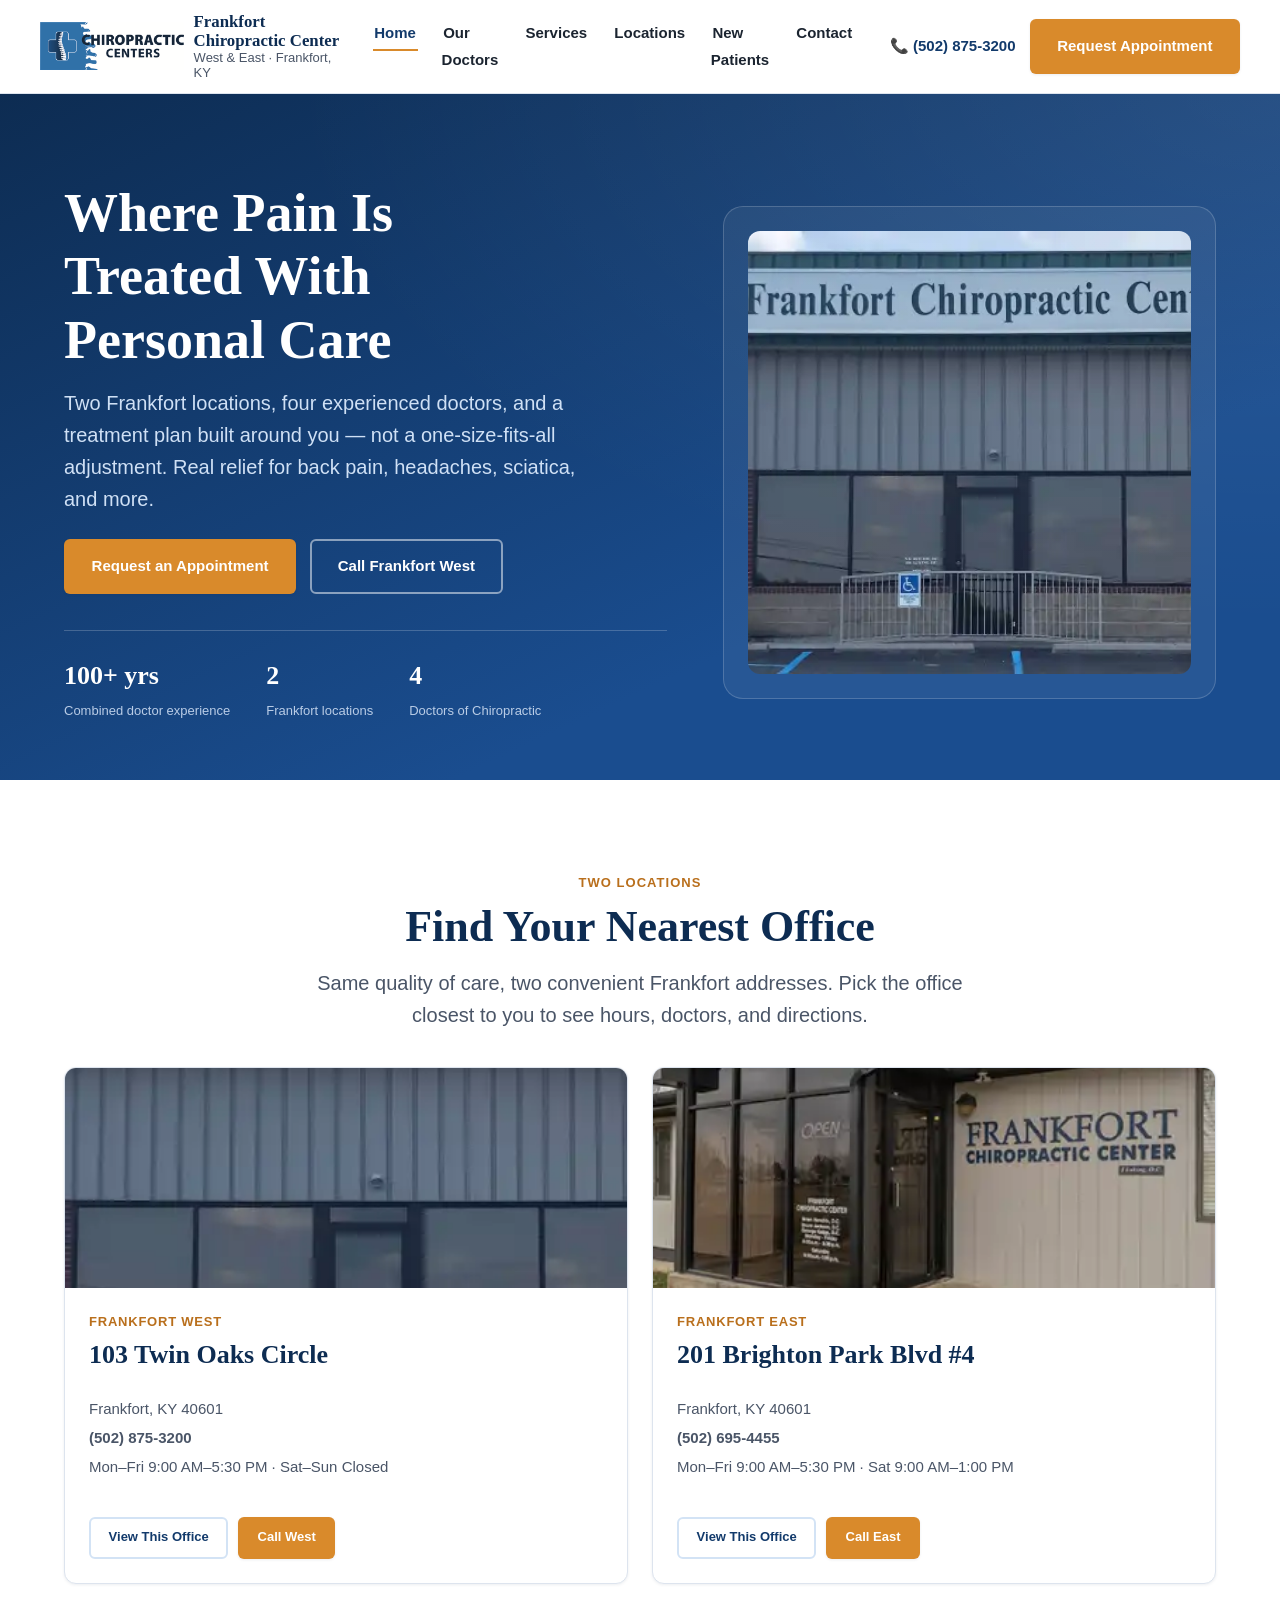
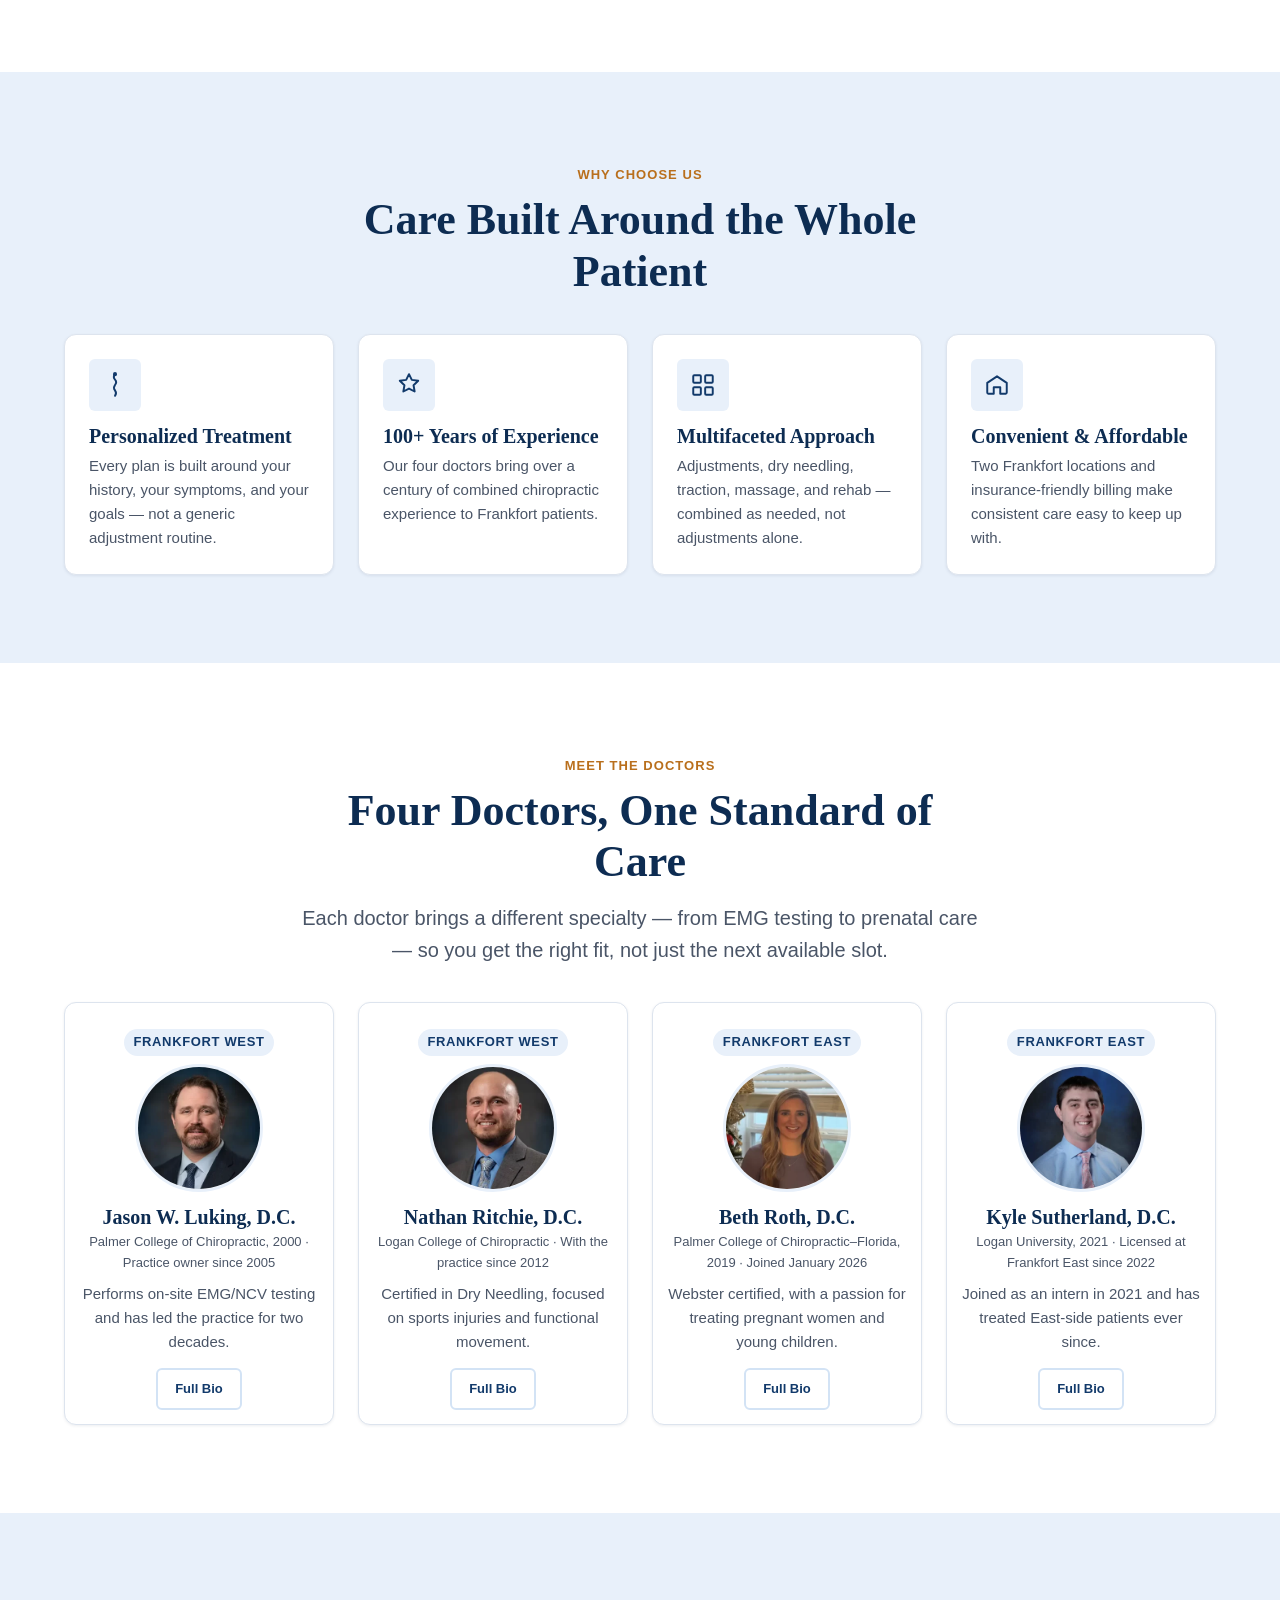
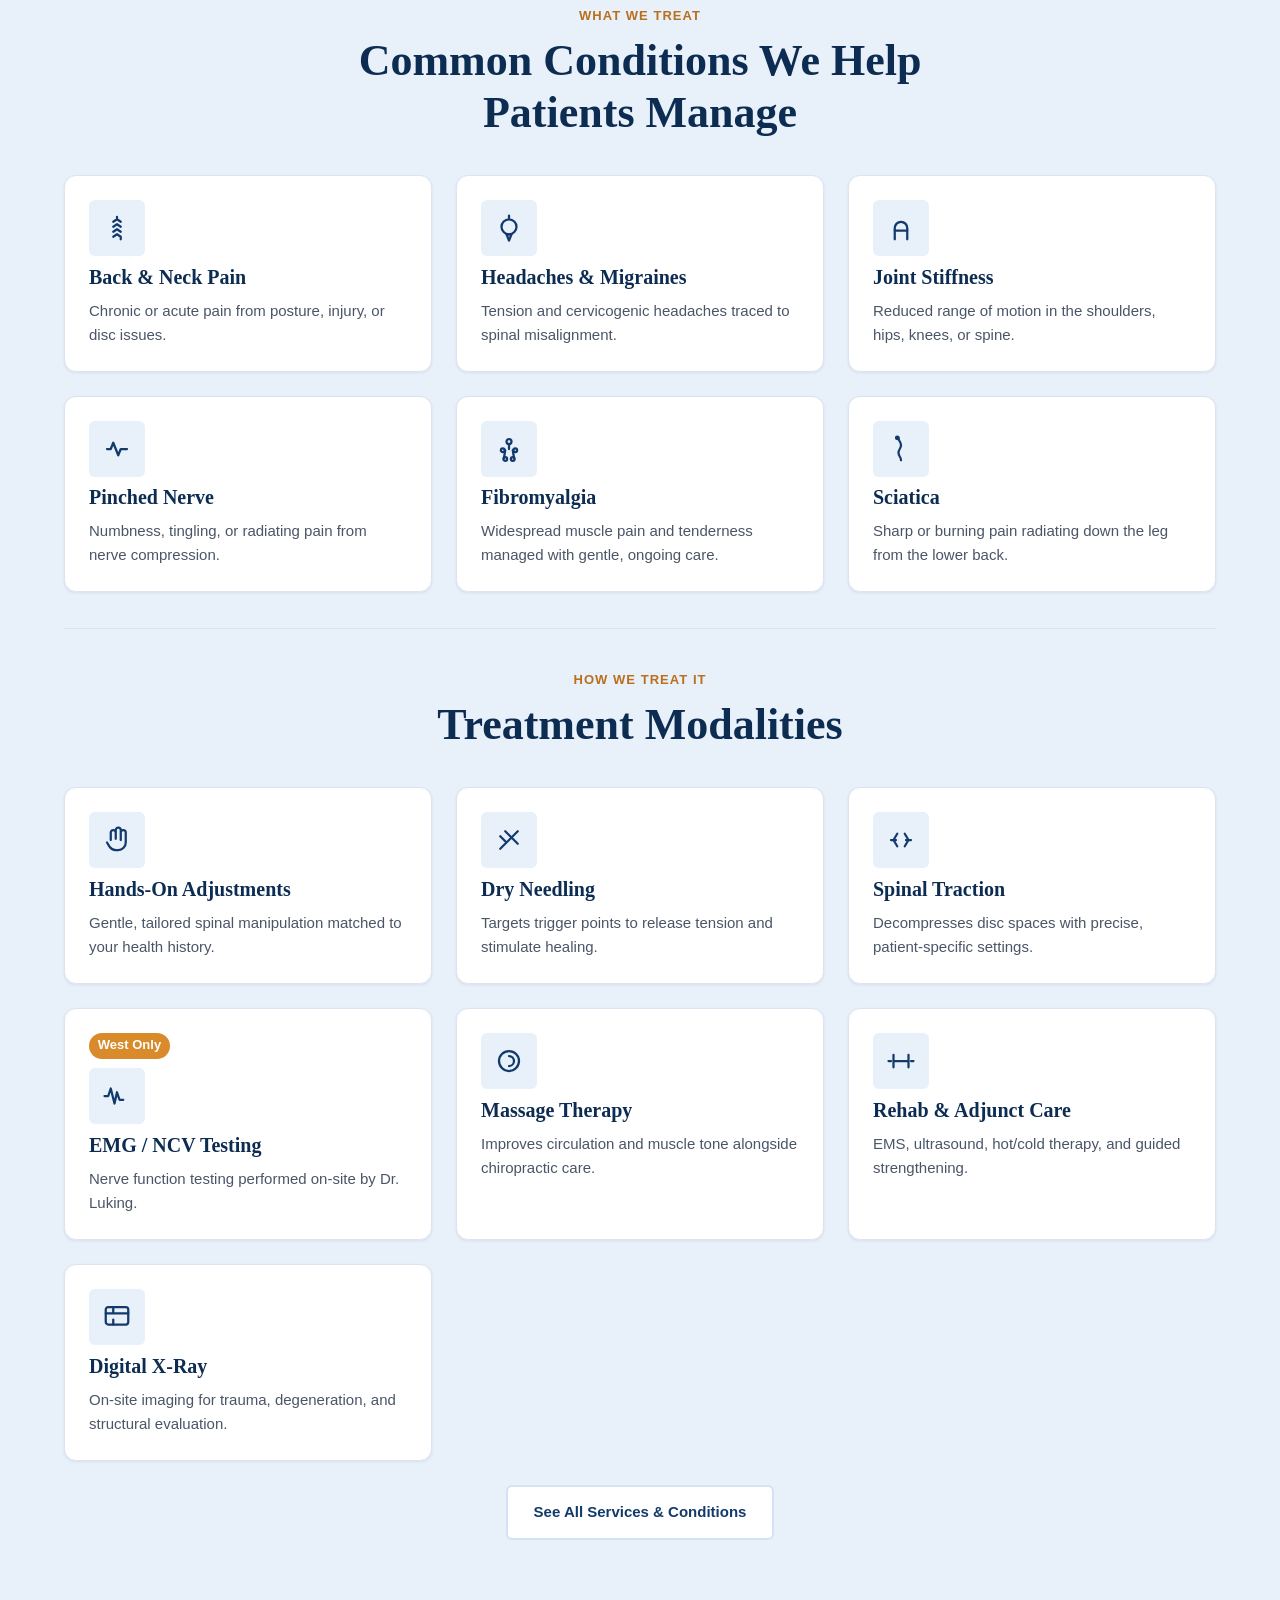
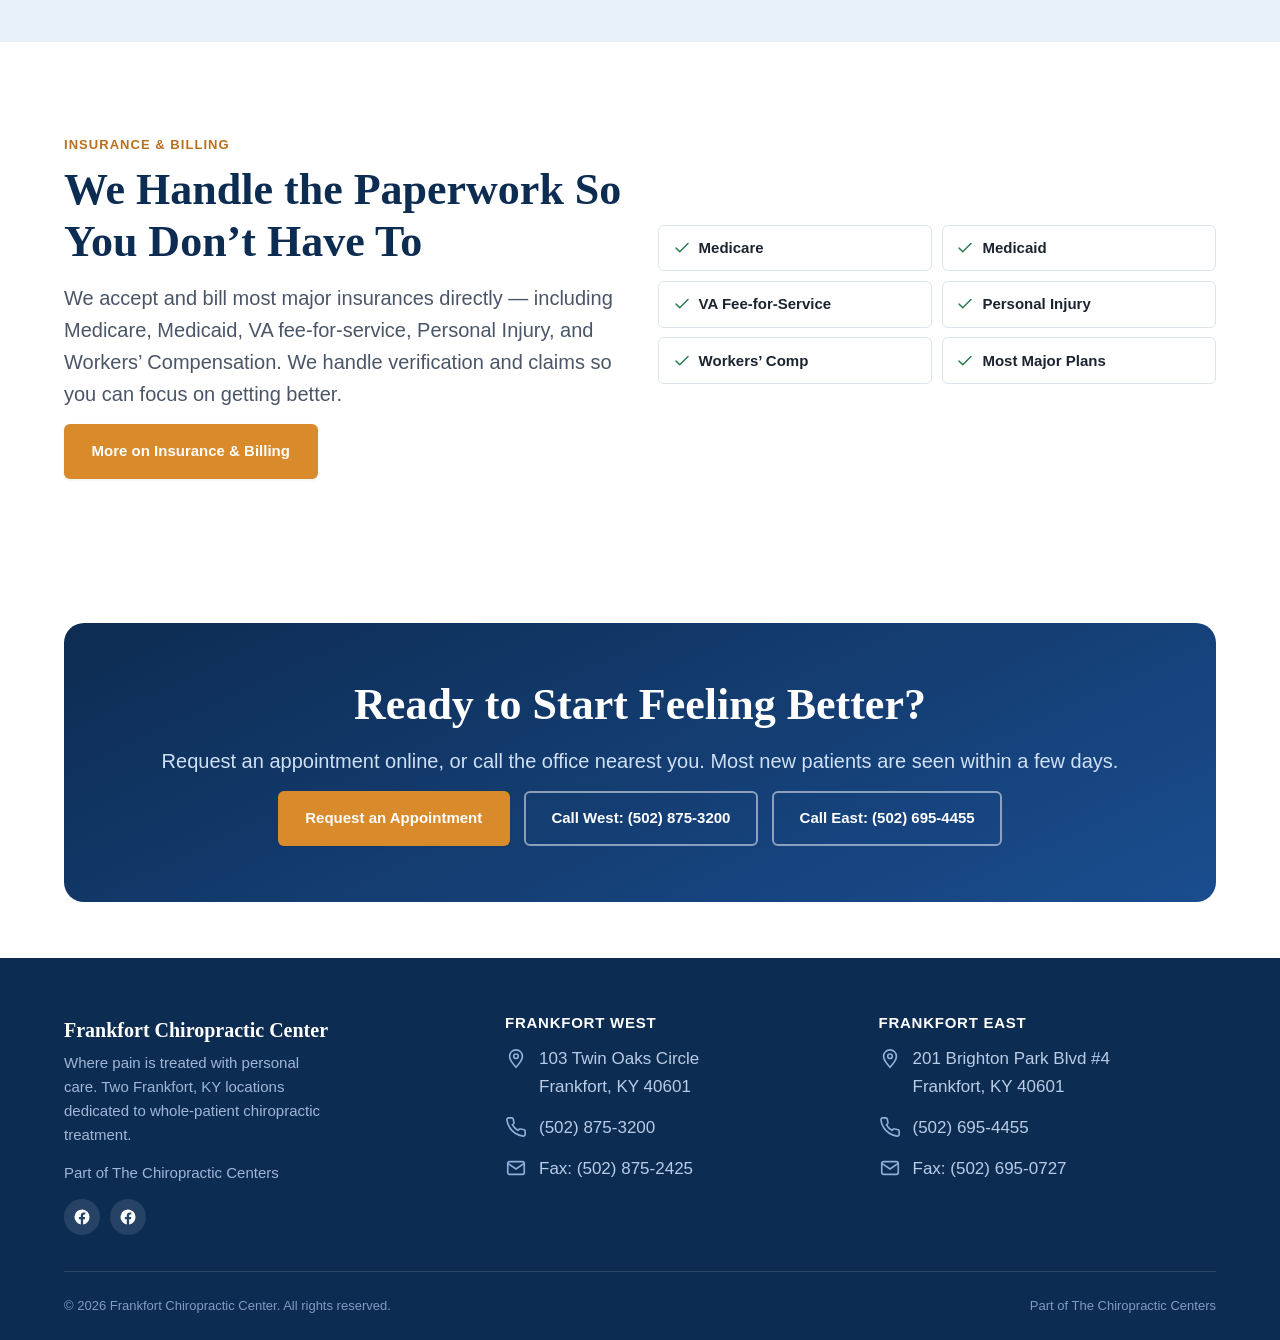
==== index.html @ 20fc1670 "Build Frankfort Chiropractic Center site (West & East) Full static HTML/CSS/JS site for the two-loca" ====
<!DOCTYPE html>
<html lang="en">
<head>
<meta charset="UTF-8">
<meta name="viewport" content="width=device-width, initial-scale=1.0">
<title>Frankfort Chiropractic Center | West &amp; East Locations, Frankfort KY</title>
<meta name="description" content="Frankfort Chiropractic Center treats back pain, neck pain, headaches, sciatica and more at two convenient Frankfort, KY locations. Most insurance accepted.">
<link rel="stylesheet" href="assets/css/style.css">
</head>
<body>
<a class="skip-link" href="#main">Skip to content</a>

<header class="site-header">
  <div class="container header-inner">
    <a class="brand" href="index.html">
      <img src="assets/img/logo.png" alt="Frankfort Chiropractic Center logo" width="160" height="53">
      <span class="brand-text">
        <strong>Frankfort Chiropractic Center</strong>
        <span>West &amp; East &middot; Frankfort, KY</span>
      </span>
    </a>
    <button class="nav-toggle" aria-label="Toggle navigation" aria-expanded="false">
      <span></span><span></span><span></span>
    </button>
    <nav class="main-nav">
      <ul class="nav-links">
        <li><a href="index.html" class="active">Home</a></li>
        <li><a href="doctors.html">Our Doctors</a></li>
        <li><a href="services.html">Services</a></li>
        <li><a href="locations.html">Locations</a></li>
        <li><a href="new-patients.html">New Patients</a></li>
        <li><a href="contact.html">Contact</a></li>
      </ul>
      <div class="header-cta">
        <a class="header-phone" href="tel:+15028753200">📞 (502) 875-3200</a>
        <a class="btn btn-primary" href="new-patients.html">Request Appointment</a>
      </div>
    </nav>
  </div>
</header>

<main id="main">

  <!-- Hero -->
  <section class="hero">
    <div class="container hero-grid">
      <div>
        <h1>Where Pain Is Treated With Personal Care</h1>
        <p class="lede">Two Frankfort locations, four experienced doctors, and a treatment plan built around you &mdash; not a one-size-fits-all adjustment. Real relief for back pain, headaches, sciatica, and more.</p>
        <div class="hero-cta-row">
          <a class="btn btn-primary" href="new-patients.html">Request an Appointment</a>
          <a class="btn btn-outline-light" href="tel:+15028753200">Call Frankfort West</a>
        </div>
        <div class="hero-stats">
          <div class="hero-stat"><strong>100+ yrs</strong><span>Combined doctor experience</span></div>
          <div class="hero-stat"><strong>2</strong><span>Frankfort locations</span></div>
          <div class="hero-stat"><strong>4</strong><span>Doctors of Chiropractic</span></div>
        </div>
      </div>
      <div class="hero-art">
        <img src="assets/img/locations/west.webp" alt="Frankfort Chiropractic Center West office exterior" loading="lazy">
      </div>
    </div>
  </section>

  <!-- Location picker -->
  <section>
    <div class="container">
      <div class="section-head center">
        <span class="eyebrow">Two Locations</span>
        <h2>Find Your Nearest Office</h2>
        <p class="lede">Same quality of care, two convenient Frankfort addresses. Pick the office closest to you to see hours, doctors, and directions.</p>
      </div>
      <div class="location-grid">
        <article class="card location-card">
          <img src="assets/img/locations/west.webp" alt="Frankfort Chiropractic Center West exterior" loading="lazy">
          <div class="location-card-body">
            <span class="location-tag">Frankfort West</span>
            <h3>103 Twin Oaks Circle</h3>
            <div class="location-meta">
              <span>Frankfort, KY 40601</span>
              <a href="tel:+15028753200">(502) 875-3200</a>
              <span>Mon&ndash;Fri 9:00 AM&ndash;5:30 PM &middot; Sat&ndash;Sun Closed</span>
            </div>
          </div>
          <div class="location-card-footer">
            <a class="btn btn-secondary btn-sm" href="locations/west.html">View This Office</a>
            <a class="btn btn-primary btn-sm" href="tel:+15028753200">Call West</a>
          </div>
        </article>
        <article class="card location-card">
          <img src="assets/img/locations/east.webp" alt="Frankfort Chiropractic Center East exterior" loading="lazy">
          <div class="location-card-body">
            <span class="location-tag">Frankfort East</span>
            <h3>201 Brighton Park Blvd #4</h3>
            <div class="location-meta">
              <span>Frankfort, KY 40601</span>
              <a href="tel:+15026954455">(502) 695-4455</a>
              <span>Mon&ndash;Fri 9:00 AM&ndash;5:30 PM &middot; Sat 9:00 AM&ndash;1:00 PM</span>
            </div>
          </div>
          <div class="location-card-footer">
            <a class="btn btn-secondary btn-sm" href="locations/east.html">View This Office</a>
            <a class="btn btn-primary btn-sm" href="tel:+15026954455">Call East</a>
          </div>
        </article>
      </div>
    </div>
  </section>

  <!-- Why choose us -->
  <section class="section-alt">
    <div class="container">
      <div class="section-head center">
        <span class="eyebrow">Why Choose Us</span>
        <h2>Care Built Around the Whole Patient</h2>
      </div>
      <div class="value-grid">
        <div class="card value-card">
          <div class="value-icon">
            <svg viewBox="0 0 24 24" fill="none" stroke="currentColor" stroke-width="1.8" stroke-linecap="round" stroke-linejoin="round"><path d="M12 2c-1.5 2-1.5 3.5 0 5s1.5 3 0 5-1.5 3 0 5 1.5 3 0 5"/><circle cx="12" cy="2" r="1"/></svg>
          </div>
          <h3>Personalized Treatment</h3>
          <p>Every plan is built around your history, your symptoms, and your goals &mdash; not a generic adjustment routine.</p>
        </div>
        <div class="card value-card">
          <div class="value-icon">
            <svg viewBox="0 0 24 24" fill="none" stroke="currentColor" stroke-width="1.8" stroke-linecap="round" stroke-linejoin="round"><path d="M12 2l2.6 5.3 5.9.8-4.3 4.1 1 5.8L12 15.3l-5.2 2.7 1-5.8-4.3-4.1 5.9-.8z"/></svg>
          </div>
          <h3>100+ Years of Experience</h3>
          <p>Our four doctors bring over a century of combined chiropractic experience to Frankfort patients.</p>
        </div>
        <div class="card value-card">
          <div class="value-icon">
            <svg viewBox="0 0 24 24" fill="none" stroke="currentColor" stroke-width="1.8" stroke-linecap="round" stroke-linejoin="round"><rect x="3" y="3" width="7" height="7" rx="1"/><rect x="14" y="3" width="7" height="7" rx="1"/><rect x="3" y="14" width="7" height="7" rx="1"/><rect x="14" y="14" width="7" height="7" rx="1"/></svg>
          </div>
          <h3>Multifaceted Approach</h3>
          <p>Adjustments, dry needling, traction, massage, and rehab &mdash; combined as needed, not adjustments alone.</p>
        </div>
        <div class="card value-card">
          <div class="value-icon">
            <svg viewBox="0 0 24 24" fill="none" stroke="currentColor" stroke-width="1.8" stroke-linecap="round" stroke-linejoin="round"><path d="M3 10l9-6 9 6v9a1 1 0 0 1-1 1h-5v-6H9v6H4a1 1 0 0 1-1-1z"/></svg>
          </div>
          <h3>Convenient &amp; Affordable</h3>
          <p>Two Frankfort locations and insurance-friendly billing make consistent care easy to keep up with.</p>
        </div>
      </div>
    </div>
  </section>

  <!-- Meet the doctors -->
  <section>
    <div class="container">
      <div class="section-head center">
        <span class="eyebrow">Meet The Doctors</span>
        <h2>Four Doctors, One Standard of Care</h2>
        <p class="lede">Each doctor brings a different specialty &mdash; from EMG testing to prenatal care &mdash; so you get the right fit, not just the next available slot.</p>
      </div>
      <div class="doctor-grid">
        <article class="card doctor-card">
          <span class="location-tag">Frankfort West</span>
          <div class="doctor-photo"><img src="assets/img/doctors/luking.webp" alt="Dr. Jason W. Luking, D.C." loading="lazy"></div>
          <h3>Jason W. Luking, D.C.</h3>
          <p class="credential">Palmer College of Chiropractic, 2000 &middot; Practice owner since 2005</p>
          <p class="summary">Performs on-site EMG/NCV testing and has led the practice for two decades.</p>
          <a class="btn btn-secondary btn-sm" href="doctors.html#luking">Full Bio</a>
        </article>
        <article class="card doctor-card">
          <span class="location-tag">Frankfort West</span>
          <div class="doctor-photo"><img src="assets/img/doctors/ritchie.webp" alt="Dr. Nathan Ritchie, D.C." loading="lazy"></div>
          <h3>Nathan Ritchie, D.C.</h3>
          <p class="credential">Logan College of Chiropractic &middot; With the practice since 2012</p>
          <p class="summary">Certified in Dry Needling, focused on sports injuries and functional movement.</p>
          <a class="btn btn-secondary btn-sm" href="doctors.html#ritchie">Full Bio</a>
        </article>
        <article class="card doctor-card">
          <span class="location-tag">Frankfort East</span>
          <div class="doctor-photo"><img src="assets/img/doctors/roth.webp" alt="Dr. Beth Roth, D.C." loading="lazy"></div>
          <h3>Beth Roth, D.C.</h3>
          <p class="credential">Palmer College of Chiropractic&ndash;Florida, 2019 &middot; Joined January 2026</p>
          <p class="summary">Webster certified, with a passion for treating pregnant women and young children.</p>
          <a class="btn btn-secondary btn-sm" href="doctors.html#roth">Full Bio</a>
        </article>
        <article class="card doctor-card">
          <span class="location-tag">Frankfort East</span>
          <div class="doctor-photo"><img src="assets/img/doctors/sutherland.webp" alt="Dr. Kyle Sutherland, D.C." loading="lazy"></div>
          <h3>Kyle Sutherland, D.C.</h3>
          <p class="credential">Logan University, 2021 &middot; Licensed at Frankfort East since 2022</p>
          <p class="summary">Joined as an intern in 2021 and has treated East-side patients ever since.</p>
          <a class="btn btn-secondary btn-sm" href="doctors.html#sutherland">Full Bio</a>
        </article>
      </div>
    </div>
  </section>

  <!-- Services overview -->
  <section class="section-alt">
    <div class="container">
      <div class="section-head center">
        <span class="eyebrow">What We Treat</span>
        <h2>Common Conditions We Help Patients Manage</h2>
      </div>
      <div class="tile-grid">
        <div class="card symptom-tile">
          <div class="tile-icon"><svg viewBox="0 0 24 24" fill="none" stroke="currentColor" stroke-width="1.8" stroke-linecap="round" stroke-linejoin="round"><path d="M12 3v2M9 7l3-2 3 2M9 11l3-2 3 2M9 15l3-2 3 2M9 19l3-2 3 2v2"/></svg></div>
          <h4>Back &amp; Neck Pain</h4>
          <p>Chronic or acute pain from posture, injury, or disc issues.</p>
        </div>
        <div class="card symptom-tile">
          <div class="tile-icon"><svg viewBox="0 0 24 24" fill="none" stroke="currentColor" stroke-width="1.8" stroke-linecap="round" stroke-linejoin="round"><circle cx="12" cy="11" r="6"/><path d="M12 2v2M12 22l2-5h-4z"/></svg></div>
          <h4>Headaches &amp; Migraines</h4>
          <p>Tension and cervicogenic headaches traced to spinal misalignment.</p>
        </div>
        <div class="card symptom-tile">
          <div class="tile-icon"><svg viewBox="0 0 24 24" fill="none" stroke="currentColor" stroke-width="1.8" stroke-linecap="round" stroke-linejoin="round"><path d="M7 21V12a5 5 0 0 1 10 0v9"/><path d="M7 14h10"/></svg></div>
          <h4>Joint Stiffness</h4>
          <p>Reduced range of motion in the shoulders, hips, knees, or spine.</p>
        </div>
        <div class="card symptom-tile">
          <div class="tile-icon"><svg viewBox="0 0 24 24" fill="none" stroke="currentColor" stroke-width="1.8" stroke-linecap="round" stroke-linejoin="round"><path d="M4 12h3l2-5 4 10 2-5h5"/></svg></div>
          <h4>Pinched Nerve</h4>
          <p>Numbness, tingling, or radiating pain from nerve compression.</p>
        </div>
        <div class="card symptom-tile">
          <div class="tile-icon"><svg viewBox="0 0 24 24" fill="none" stroke="currentColor" stroke-width="1.8" stroke-linecap="round" stroke-linejoin="round"><circle cx="12" cy="6" r="2"/><circle cx="7" cy="13" r="1.5"/><circle cx="17" cy="13" r="1.5"/><circle cx="9" cy="20" r="1.5"/><circle cx="15" cy="20" r="1.5"/><path d="M12 8v4M9 13l-1 6M15 13l1 6"/></svg></div>
          <h4>Fibromyalgia</h4>
          <p>Widespread muscle pain and tenderness managed with gentle, ongoing care.</p>
        </div>
        <div class="card symptom-tile">
          <div class="tile-icon"><svg viewBox="0 0 24 24" fill="none" stroke="currentColor" stroke-width="1.8" stroke-linecap="round" stroke-linejoin="round"><path d="M10 3c0 3 2 3 2 6s-2 3-2 6 2 3 2 6"/><circle cx="9" cy="3" r="1"/></svg></div>
          <h4>Sciatica</h4>
          <p>Sharp or burning pain radiating down the leg from the lower back.</p>
        </div>
      </div>

      <div class="divider"></div>

      <div class="section-head center">
        <span class="eyebrow">How We Treat It</span>
        <h2>Treatment Modalities</h2>
      </div>
      <div class="tile-grid">
        <div class="card service-card">
          <div class="tile-icon"><svg viewBox="0 0 24 24" fill="none" stroke="currentColor" stroke-width="1.8" stroke-linecap="round" stroke-linejoin="round"><path d="M7 12V6a2 2 0 1 1 4 0v5M11 11V4a2 2 0 1 1 4 0v7M15 12V6a2 2 0 1 1 4 0v8a6 6 0 0 1-6 6h-2a6 6 0 0 1-5-2.7L4 14"/></svg></div>
          <h4>Hands-On Adjustments</h4>
          <p>Gentle, tailored spinal manipulation matched to your health history.</p>
        </div>
        <div class="card service-card">
          <div class="tile-icon"><svg viewBox="0 0 24 24" fill="none" stroke="currentColor" stroke-width="1.8" stroke-linecap="round" stroke-linejoin="round"><path d="M19 5L5 19M9 5l10 10M5 9l4 4"/></svg></div>
          <h4>Dry Needling</h4>
          <p>Targets trigger points to release tension and stimulate healing.</p>
        </div>
        <div class="card service-card">
          <div class="tile-icon"><svg viewBox="0 0 24 24" fill="none" stroke="currentColor" stroke-width="1.8" stroke-linecap="round" stroke-linejoin="round"><path d="M4 12h4M16 12h4M9 7l-3 5 3 5M15 7l3 5-3 5"/></svg></div>
          <h4>Spinal Traction</h4>
          <p>Decompresses disc spaces with precise, patient-specific settings.</p>
        </div>
        <div class="card service-card">
          <span class="badge">West Only</span>
          <div class="tile-icon"><svg viewBox="0 0 24 24" fill="none" stroke="currentColor" stroke-width="1.8" stroke-linecap="round" stroke-linejoin="round"><path d="M2 12h3l2-6 3 12 2-9 2 6h3"/><path d="M2 12h20" opacity="0"/></svg></div>
          <h4>EMG / NCV Testing</h4>
          <p>Nerve function testing performed on-site by Dr. Luking.</p>
        </div>
        <div class="card service-card">
          <div class="tile-icon"><svg viewBox="0 0 24 24" fill="none" stroke="currentColor" stroke-width="1.8" stroke-linecap="round" stroke-linejoin="round"><circle cx="12" cy="12" r="8"/><path d="M12 8a4 4 0 0 1 0 8"/></svg></div>
          <h4>Massage Therapy</h4>
          <p>Improves circulation and muscle tone alongside chiropractic care.</p>
        </div>
        <div class="card service-card">
          <div class="tile-icon"><svg viewBox="0 0 24 24" fill="none" stroke="currentColor" stroke-width="1.8" stroke-linecap="round" stroke-linejoin="round"><path d="M6 7v10M18 7v10M2 12h2M20 12h2M6 12h12"/></svg></div>
          <h4>Rehab &amp; Adjunct Care</h4>
          <p>EMS, ultrasound, hot/cold therapy, and guided strengthening.</p>
        </div>
        <div class="card service-card">
          <div class="tile-icon"><svg viewBox="0 0 24 24" fill="none" stroke="currentColor" stroke-width="1.8" stroke-linecap="round" stroke-linejoin="round"><rect x="3" y="4" width="18" height="14" rx="2"/><path d="M3 9h18M9 4v5M9 14v4"/></svg></div>
          <h4>Digital X-Ray</h4>
          <p>On-site imaging for trauma, degeneration, and structural evaluation.</p>
        </div>
      </div>
      <p style="text-align:center; margin-top: var(--sp-3);"><a class="btn btn-secondary" href="services.html">See All Services &amp; Conditions</a></p>
    </div>
  </section>

  <!-- Insurance -->
  <section>
    <div class="container">
      <div class="insurance-band">
        <div>
          <span class="eyebrow">Insurance &amp; Billing</span>
          <h2>We Handle the Paperwork So You Don&rsquo;t Have To</h2>
          <p class="lede">We accept and bill most major insurances directly &mdash; including Medicare, Medicaid, VA fee-for-service, Personal Injury, and Workers&rsquo; Compensation. We handle verification and claims so you can focus on getting better.</p>
          <a class="btn btn-primary" href="new-patients.html#insurance">More on Insurance &amp; Billing</a>
        </div>
        <ul class="insurance-list">
          <li><svg viewBox="0 0 24 24" fill="none" stroke="currentColor" stroke-width="2" stroke-linecap="round" stroke-linejoin="round"><path d="M20 6L9 17l-5-5"/></svg> Medicare</li>
          <li><svg viewBox="0 0 24 24" fill="none" stroke="currentColor" stroke-width="2" stroke-linecap="round" stroke-linejoin="round"><path d="M20 6L9 17l-5-5"/></svg> Medicaid</li>
          <li><svg viewBox="0 0 24 24" fill="none" stroke="currentColor" stroke-width="2" stroke-linecap="round" stroke-linejoin="round"><path d="M20 6L9 17l-5-5"/></svg> VA Fee-for-Service</li>
          <li><svg viewBox="0 0 24 24" fill="none" stroke="currentColor" stroke-width="2" stroke-linecap="round" stroke-linejoin="round"><path d="M20 6L9 17l-5-5"/></svg> Personal Injury</li>
          <li><svg viewBox="0 0 24 24" fill="none" stroke="currentColor" stroke-width="2" stroke-linecap="round" stroke-linejoin="round"><path d="M20 6L9 17l-5-5"/></svg> Workers&rsquo; Comp</li>
          <li><svg viewBox="0 0 24 24" fill="none" stroke="currentColor" stroke-width="2" stroke-linecap="round" stroke-linejoin="round"><path d="M20 6L9 17l-5-5"/></svg> Most Major Plans</li>
        </ul>
      </div>
    </div>
  </section>

  <!-- Final CTA -->
  <section class="section-tight">
    <div class="container">
      <div class="cta-band">
        <h2>Ready to Start Feeling Better?</h2>
        <p class="lede" style="margin:0 auto;">Request an appointment online, or call the office nearest you. Most new patients are seen within a few days.</p>
        <div class="cta-row">
          <a class="btn btn-primary" href="new-patients.html">Request an Appointment</a>
          <a class="btn btn-outline-light" href="tel:+15028753200">Call West: (502) 875-3200</a>
          <a class="btn btn-outline-light" href="tel:+15026954455">Call East: (502) 695-4455</a>
        </div>
      </div>
    </div>
  </section>

</main>

<footer class="site-footer">
  <div class="container">
    <div class="footer-grid">
      <div class="footer-brand">
        <strong>Frankfort Chiropractic Center</strong>
        <p>Where pain is treated with personal care. Two Frankfort, KY locations dedicated to whole-patient chiropractic treatment.</p>
        <p class="footer-umbrella">Part of The Chiropractic Centers</p>
        <div class="footer-social">
          <a href="https://www.facebook.com/Frankfort-Chiropractic-Center-West-131299836890/" aria-label="Frankfort Chiropractic West on Facebook" target="_blank" rel="noopener">
            <svg viewBox="0 0 24 24" fill="currentColor"><path d="M22 12a10 10 0 1 0-11.6 9.9v-7H7.9V12h2.5V9.8c0-2.5 1.5-3.9 3.8-3.9 1.1 0 2.2.2 2.2.2v2.4h-1.3c-1.2 0-1.6.8-1.6 1.6V12h2.8l-.4 2.9h-2.4v7A10 10 0 0 0 22 12z"/></svg>
          </a>
          <a href="https://www.facebook.com/Frankfort-Chiropractic-Center-East-137983969576812/" aria-label="Frankfort Chiropractic East on Facebook" target="_blank" rel="noopener">
            <svg viewBox="0 0 24 24" fill="currentColor"><path d="M22 12a10 10 0 1 0-11.6 9.9v-7H7.9V12h2.5V9.8c0-2.5 1.5-3.9 3.8-3.9 1.1 0 2.2.2 2.2.2v2.4h-1.3c-1.2 0-1.6.8-1.6 1.6V12h2.8l-.4 2.9h-2.4v7A10 10 0 0 0 22 12z"/></svg>
          </a>
        </div>
      </div>
      <div class="footer-col">
        <h4>Frankfort West</h4>
        <div class="contact-list">
          <div class="item">
            <svg viewBox="0 0 24 24" fill="none" stroke="currentColor" stroke-width="1.8"><path d="M12 21s-7-7.5-7-12a7 7 0 0 1 14 0c0 4.5-7 12-7 12z"/><circle cx="12" cy="9" r="2.5"/></svg>
            <span>103 Twin Oaks Circle<br>Frankfort, KY 40601</span>
          </div>
          <div class="item">
            <svg viewBox="0 0 24 24" fill="none" stroke="currentColor" stroke-width="1.8"><path d="M22 16.9v3a2 2 0 0 1-2.2 2 19.8 19.8 0 0 1-8.6-3.1 19.5 19.5 0 0 1-6-6 19.8 19.8 0 0 1-3.1-8.6A2 2 0 0 1 4.1 2h3a2 2 0 0 1 2 1.7c.1.9.3 1.8.6 2.7a2 2 0 0 1-.4 2.1L8.1 9.7a16 16 0 0 0 6 6l1.2-1.2a2 2 0 0 1 2.1-.4c.9.3 1.8.5 2.7.6a2 2 0 0 1 1.9 2.2z"/></svg>
            <a href="tel:+15028753200">(502) 875-3200</a>
          </div>
          <div class="item">
            <svg viewBox="0 0 24 24" fill="none" stroke="currentColor" stroke-width="1.8"><rect x="3" y="5" width="18" height="14" rx="2"/><path d="M3 7l9 6 9-6"/></svg>
            <span>Fax: (502) 875-2425</span>
          </div>
        </div>
      </div>
      <div class="footer-col">
        <h4>Frankfort East</h4>
        <div class="contact-list">
          <div class="item">
            <svg viewBox="0 0 24 24" fill="none" stroke="currentColor" stroke-width="1.8"><path d="M12 21s-7-7.5-7-12a7 7 0 0 1 14 0c0 4.5-7 12-7 12z"/><circle cx="12" cy="9" r="2.5"/></svg>
            <span>201 Brighton Park Blvd #4<br>Frankfort, KY 40601</span>
          </div>
          <div class="item">
            <svg viewBox="0 0 24 24" fill="none" stroke="currentColor" stroke-width="1.8"><path d="M22 16.9v3a2 2 0 0 1-2.2 2 19.8 19.8 0 0 1-8.6-3.1 19.5 19.5 0 0 1-6-6 19.8 19.8 0 0 1-3.1-8.6A2 2 0 0 1 4.1 2h3a2 2 0 0 1 2 1.7c.1.9.3 1.8.6 2.7a2 2 0 0 1-.4 2.1L8.1 9.7a16 16 0 0 0 6 6l1.2-1.2a2 2 0 0 1 2.1-.4c.9.3 1.8.5 2.7.6a2 2 0 0 1 1.9 2.2z"/></svg>
            <a href="tel:+15026954455">(502) 695-4455</a>
          </div>
          <div class="item">
            <svg viewBox="0 0 24 24" fill="none" stroke="currentColor" stroke-width="1.8"><rect x="3" y="5" width="18" height="14" rx="2"/><path d="M3 7l9 6 9-6"/></svg>
            <span>Fax: (502) 695-0727</span>
          </div>
        </div>
      </div>
    </div>
    <div class="footer-bottom">
      <span>&copy; <span id="year"></span> Frankfort Chiropractic Center. All rights reserved.</span>
      <span>Part of The Chiropractic Centers</span>
    </div>
  </div>
</footer>

<script src="assets/js/main.js"></script>
<script>document.getElementById('year').textContent = new Date().getFullYear();</script>
</body>
</html>
---- assets/css/style.css ----
/* ==========================================================================
   Frankfort Chiropractic Center — Design System
   Color system is built entirely off --brand-blue. Drop in the real hex
   (picked from the logo) and every derived shade below updates with it.
   ========================================================================== */

:root {
  /* ---- Brand color (placeholder until picked from logo source file) ---- */
  --brand-blue: #1a4d8f;
  --brand-blue-dark: #123a6b;   /* text on light bg, hover/active states */
  --brand-blue-darker: #0d2c52; /* headers, footer background */
  --brand-blue-light: #e8f0fa;  /* section backgrounds, dividers */
  --brand-blue-tint: #d3e3f5;   /* borders, subtle fills */

  --accent: #d98a2b;            /* warm accent for highlights, badges */
  --accent-dark: #b96f1c;

  --ink: #1b2430;
  --ink-soft: #4a5567;
  --ink-faint: #79849622;
  --paper: #ffffff;
  --paper-soft: #f6f8fb;
  --border: #dde4ee;

  --success: #2a7a4f;

  /* Type scale */
  --font-display: "Source Serif Pro", Georgia, "Times New Roman", serif;
  --font-body: -apple-system, BlinkMacSystemFont, "Segoe UI", Roboto, Helvetica, Arial, sans-serif;

  --fs-xs: 0.8125rem;
  --fs-sm: 0.9375rem;
  --fs-base: 1.0625rem;
  --fs-md: 1.25rem;
  --fs-lg: 1.625rem;
  --fs-xl: 2.125rem;
  --fs-2xl: 2.75rem;
  --fs-3xl: 3.375rem;

  /* Spacing scale */
  --sp-1: 0.5rem;
  --sp-2: 0.875rem;
  --sp-3: 1.5rem;
  --sp-4: 2.25rem;
  --sp-5: 3.5rem;
  --sp-6: 5.5rem;

  --radius-sm: 6px;
  --radius-md: 12px;
  --radius-lg: 20px;

  --shadow-sm: 0 1px 3px rgba(13, 44, 82, 0.08);
  --shadow-md: 0 8px 24px rgba(13, 44, 82, 0.12);
  --shadow-lg: 0 20px 48px rgba(13, 44, 82, 0.16);

  --max-width: 1200px;
}

/* ---------------------------------- Reset --------------------------------- */
*, *::before, *::after { box-sizing: border-box; }
html { scroll-behavior: smooth; }
body {
  margin: 0;
  font-family: var(--font-body);
  font-size: var(--fs-base);
  line-height: 1.6;
  color: var(--ink);
  background: var(--paper);
  -webkit-font-smoothing: antialiased;
}
img { max-width: 100%; display: block; }
a { color: var(--brand-blue-dark); text-decoration: none; }
a:hover { text-decoration: underline; }
ul, ol { margin: 0; padding: 0; list-style: none; }
button { font: inherit; }
h1, h2, h3, h4 {
  font-family: var(--font-display);
  color: var(--brand-blue-darker);
  line-height: 1.18;
  margin: 0 0 var(--sp-2);
  font-weight: 700;
}
h1 { font-size: var(--fs-3xl); }
h2 { font-size: var(--fs-2xl); }
h3 { font-size: var(--fs-lg); }
h4 { font-size: var(--fs-md); }
p { margin: 0 0 var(--sp-2); color: var(--ink-soft); }
.container {
  max-width: var(--max-width);
  margin: 0 auto;
  padding: 0 var(--sp-3);
}
section { padding: var(--sp-6) 0; }
.section-tight { padding: var(--sp-5) 0; }
.section-alt { background: var(--brand-blue-light); }
.section-dark { background: var(--brand-blue-darker); color: #cfe0f5; }
.section-dark h2, .section-dark h3, .section-dark h4 { color: #ffffff; }
.section-dark p { color: #b9cce6; }

.eyebrow {
  display: inline-block;
  font-size: var(--fs-xs);
  font-weight: 700;
  letter-spacing: 0.08em;
  text-transform: uppercase;
  color: var(--accent-dark);
  margin-bottom: var(--sp-1);
}
.section-head {
  max-width: 680px;
  margin: 0 0 var(--sp-4);
}
.section-head.center { margin-left: auto; margin-right: auto; text-align: center; }
.lede { font-size: var(--fs-md); color: var(--ink-soft); }

/* ---------------------------------- Buttons -------------------------------- */
.btn {
  display: inline-flex;
  align-items: center;
  gap: 0.5rem;
  padding: 0.85rem 1.6rem;
  border-radius: var(--radius-sm);
  font-weight: 700;
  font-size: var(--fs-sm);
  border: 2px solid transparent;
  cursor: pointer;
  transition: transform 0.15s ease, box-shadow 0.15s ease, background 0.15s ease, color 0.15s ease;
  white-space: nowrap;
}
.btn:hover { text-decoration: none; }
.btn-primary {
  background: var(--accent);
  color: #fff;
  box-shadow: var(--shadow-sm);
}
.btn-primary:hover { background: var(--accent-dark); box-shadow: var(--shadow-md); transform: translateY(-1px); }
.btn-secondary {
  background: #fff;
  color: var(--brand-blue-dark);
  border-color: var(--brand-blue-tint);
}
.btn-secondary:hover { border-color: var(--brand-blue); background: var(--brand-blue-light); }
.btn-outline-light {
  background: transparent;
  color: #fff;
  border-color: rgba(255,255,255,0.5);
}
.btn-outline-light:hover { background: rgba(255,255,255,0.12); border-color: #fff; }
.btn-block { width: 100%; justify-content: center; }
.btn-sm { padding: 0.55rem 1.1rem; font-size: var(--fs-xs); }
.icon-inline { width: 1.1em; height: 1.1em; flex-shrink: 0; }

/* ---------------------------------- Header -------------------------------- */
.site-header {
  position: sticky;
  top: 0;
  z-index: 100;
  background: rgba(255,255,255,0.96);
  backdrop-filter: blur(8px);
  border-bottom: 1px solid var(--border);
}
.header-inner {
  display: flex;
  align-items: center;
  justify-content: space-between;
  gap: var(--sp-3);
  padding: 0.75rem 0;
}
.brand { display: flex; align-items: center; gap: 0.6rem; }
.brand img { height: 48px; width: auto; }
.brand-text { display: flex; flex-direction: column; line-height: 1.15; }
.brand-text strong { font-family: var(--font-display); font-size: 1.05rem; color: var(--brand-blue-darker); }
.brand-text span { font-size: var(--fs-xs); color: var(--ink-soft); }

.main-nav { display: flex; align-items: center; gap: var(--sp-4); }
.nav-links { display: flex; gap: var(--sp-3); }
.nav-links a {
  color: var(--ink);
  font-weight: 600;
  font-size: var(--fs-sm);
  padding: 0.5rem 0.1rem;
  border-bottom: 2px solid transparent;
}
.nav-links a:hover, .nav-links a.active {
  color: var(--brand-blue-dark);
  border-bottom-color: var(--accent);
  text-decoration: none;
}
.header-cta { display: flex; align-items: center; gap: var(--sp-2); }
.header-phone { font-weight: 700; color: var(--brand-blue-dark); font-size: var(--fs-sm); white-space: nowrap; }

.nav-toggle {
  display: none;
  background: none;
  border: none;
  padding: 0.5rem;
  cursor: pointer;
}
.nav-toggle span {
  display: block;
  width: 24px;
  height: 2px;
  background: var(--brand-blue-darker);
  margin: 5px 0;
  transition: transform 0.2s ease, opacity 0.2s ease;
}

/* ---------------------------------- Hero -------------------------------- */
.hero {
  background: linear-gradient(155deg, var(--brand-blue-darker) 0%, var(--brand-blue) 70%);
  color: #fff;
  padding: var(--sp-6) 0 var(--sp-5);
  position: relative;
  overflow: hidden;
}
.hero::after {
  content: "";
  position: absolute;
  inset: 0;
  background: radial-gradient(ellipse at top right, rgba(255,255,255,0.08), transparent 55%);
  pointer-events: none;
}
.hero-grid {
  display: grid;
  grid-template-columns: 1.1fr 0.9fr;
  gap: var(--sp-5);
  align-items: center;
  position: relative;
}
.hero h1 { color: #fff; font-size: var(--fs-3xl); max-width: 14ch; }
.hero .lede { color: #cfe0f5; max-width: 46ch; font-size: var(--fs-md); }
.hero-cta-row { display: flex; gap: var(--sp-2); flex-wrap: wrap; margin-top: var(--sp-3); }
.hero-stats {
  display: flex;
  gap: var(--sp-4);
  margin-top: var(--sp-4);
  padding-top: var(--sp-3);
  border-top: 1px solid rgba(255,255,255,0.2);
}
.hero-stat strong { display: block; font-family: var(--font-display); font-size: var(--fs-lg); color: #fff; }
.hero-stat span { font-size: var(--fs-xs); color: #b9cce6; }
.hero-art {
  background: rgba(255,255,255,0.06);
  border: 1px solid rgba(255,255,255,0.18);
  border-radius: var(--radius-lg);
  padding: var(--sp-3);
}
.hero-art img { border-radius: var(--radius-md); width: 100%; height: auto; }

/* Page hero (interior pages, no big gradient illustration) */
.page-hero {
  background: linear-gradient(155deg, var(--brand-blue-darker) 0%, var(--brand-blue) 75%);
  color: #fff;
  padding: var(--sp-5) 0;
}
.page-hero h1 { color: #fff; }
.page-hero .lede { color: #cfe0f5; max-width: 60ch; }
.breadcrumb { font-size: var(--fs-xs); color: #b9cce6; margin-bottom: var(--sp-2); }
.breadcrumb a { color: #d9e7f8; }

/* ---------------------------------- Cards -------------------------------- */
.card {
  background: #fff;
  border: 1px solid var(--border);
  border-radius: var(--radius-md);
  box-shadow: var(--shadow-sm);
  transition: box-shadow 0.2s ease, transform 0.2s ease;
}
.card:hover { box-shadow: var(--shadow-md); transform: translateY(-2px); }

.location-grid {
  display: grid;
  grid-template-columns: 1fr 1fr;
  gap: var(--sp-3);
}
.location-card { overflow: hidden; display: flex; flex-direction: column; }
.location-card img { height: 220px; object-fit: cover; width: 100%; }
.location-card-body { padding: var(--sp-3); flex: 1; display: flex; flex-direction: column; gap: 0.4rem; }
.location-card-body .location-tag {
  font-size: var(--fs-xs);
  font-weight: 700;
  text-transform: uppercase;
  letter-spacing: 0.06em;
  color: var(--accent-dark);
}
.location-meta {
  display: flex;
  flex-direction: column;
  gap: 0.3rem;
  font-size: var(--fs-sm);
  color: var(--ink-soft);
  margin: 0.4rem 0 var(--sp-2);
}
.location-meta a { color: var(--ink-soft); font-weight: 600; }
.location-card-footer { padding: 0 var(--sp-3) var(--sp-3); display: flex; gap: 0.6rem; flex-wrap: wrap; }

/* Value props */
.value-grid {
  display: grid;
  grid-template-columns: repeat(4, 1fr);
  gap: var(--sp-3);
}
.value-card { padding: var(--sp-3); }
.value-icon {
  width: 52px; height: 52px;
  border-radius: var(--radius-sm);
  background: var(--brand-blue-light);
  display: flex; align-items: center; justify-content: center;
  color: var(--brand-blue-dark);
  margin-bottom: var(--sp-2);
}
.value-icon svg { width: 26px; height: 26px; }
.value-card h3 { font-size: var(--fs-md); margin-bottom: 0.35rem; }
.value-card p { font-size: var(--fs-sm); margin: 0; }

/* Doctors grid */
.doctor-grid {
  display: grid;
  grid-template-columns: repeat(4, 1fr);
  gap: var(--sp-3);
}
.doctor-card { overflow: hidden; text-align: center; padding: var(--sp-3) var(--sp-2) var(--sp-2); }
.doctor-photo {
  width: 128px; height: 128px;
  border-radius: 50%;
  overflow: hidden;
  margin: 0 auto var(--sp-2);
  border: 3px solid var(--brand-blue-light);
}
.doctor-photo img { width: 100%; height: 100%; object-fit: cover; }
.doctor-card .location-tag {
  display: inline-block;
  font-size: var(--fs-xs);
  font-weight: 700;
  text-transform: uppercase;
  letter-spacing: 0.05em;
  background: var(--brand-blue-light);
  color: var(--brand-blue-dark);
  padding: 0.2rem 0.6rem;
  border-radius: 999px;
  margin-bottom: 0.5rem;
}
.doctor-card h3 { margin-bottom: 0.15rem; font-size: var(--fs-md); }
.doctor-card .credential { font-size: var(--fs-xs); color: var(--ink-soft); margin-bottom: 0.5rem; }
.doctor-card p.summary { font-size: var(--fs-sm); margin-bottom: var(--sp-2); }

.doctor-bio {
  display: grid;
  grid-template-columns: 220px 1fr;
  gap: var(--sp-4);
  align-items: start;
  padding: var(--sp-4) 0;
  border-bottom: 1px solid var(--border);
}
.doctor-bio:last-child { border-bottom: none; }
.doctor-bio .doctor-photo { width: 200px; height: 200px; margin: 0; }
.doctor-bio h3 { font-size: var(--fs-xl); margin-bottom: 0.2rem; }

/* Symptom / service tiles */
.tile-grid {
  display: grid;
  grid-template-columns: repeat(3, 1fr);
  gap: var(--sp-3);
}
.tile-grid.cols-2 { grid-template-columns: repeat(2, 1fr); }
.symptom-tile, .service-card {
  padding: var(--sp-3);
  display: flex;
  flex-direction: column;
  gap: 0.6rem;
}
.symptom-tile .tile-icon, .service-card .tile-icon {
  width: 56px; height: 56px;
  border-radius: var(--radius-sm);
  display: flex; align-items: center; justify-content: center;
  background: var(--brand-blue-light);
  color: var(--brand-blue-dark);
}
.symptom-tile .tile-icon svg, .service-card .tile-icon svg { width: 30px; height: 30px; }
.symptom-tile h4, .service-card h4 { margin-bottom: 0; font-size: var(--fs-md); }
.symptom-tile p, .service-card p { font-size: var(--fs-sm); margin: 0; }
.service-card .badge {
  display: inline-block;
  align-self: flex-start;
  font-size: var(--fs-xs);
  font-weight: 700;
  background: var(--accent);
  color: #fff;
  padding: 0.15rem 0.55rem;
  border-radius: 999px;
}

/* Insurance / reassurance band */
.insurance-band {
  display: grid;
  grid-template-columns: 1fr 1fr;
  gap: var(--sp-4);
  align-items: center;
}
.insurance-list {
  display: grid;
  grid-template-columns: repeat(2, 1fr);
  gap: 0.6rem;
}
.insurance-list li {
  display: flex;
  align-items: center;
  gap: 0.5rem;
  font-weight: 600;
  font-size: var(--fs-sm);
  background: #fff;
  border: 1px solid var(--border);
  border-radius: var(--radius-sm);
  padding: 0.65rem 0.85rem;
}
.insurance-list svg { width: 18px; height: 18px; color: var(--success); flex-shrink: 0; }

/* CTA band */
.cta-band {
  background: linear-gradient(155deg, var(--brand-blue-darker), var(--brand-blue));
  color: #fff;
  border-radius: var(--radius-lg);
  padding: var(--sp-5) var(--sp-5);
  text-align: center;
}
.cta-band h2 { color: #fff; }
.cta-band p { color: #cfe0f5; }
.cta-row { display: flex; gap: var(--sp-2); justify-content: center; flex-wrap: wrap; margin-top: var(--sp-2); }

/* Hours table */
.hours-table { width: 100%; border-collapse: collapse; font-size: var(--fs-sm); }
.hours-table th { text-align: left; color: var(--brand-blue-dark); font-size: var(--fs-xs); text-transform: uppercase; letter-spacing: 0.05em; padding-bottom: 0.5rem; }
.hours-table td { padding: 0.55rem 0; border-top: 1px solid var(--border); }
.hours-table td.day { font-weight: 700; color: var(--ink); }
.hours-table td.closed { color: var(--ink-soft); font-style: italic; }

/* Map embed */
.map-embed { border-radius: var(--radius-md); overflow: hidden; border: 1px solid var(--border); box-shadow: var(--shadow-sm); }
.map-embed iframe { width: 100%; height: 320px; border: 0; display: block; }

/* Contact info list */
.contact-list { display: flex; flex-direction: column; gap: var(--sp-2); }
.contact-list .item { display: flex; gap: 0.75rem; align-items: flex-start; }
.contact-list .item svg { width: 22px; height: 22px; color: var(--brand-blue); flex-shrink: 0; margin-top: 0.15rem; }
.contact-list .item strong { display: block; color: var(--ink); }
.contact-list .item span, .contact-list .item a { color: var(--ink-soft); }

/* ---------------------------------- Forms -------------------------------- */
.form-grid { display: grid; grid-template-columns: 1fr 1fr; gap: var(--sp-2) var(--sp-3); }
.form-field { display: flex; flex-direction: column; gap: 0.35rem; margin-bottom: var(--sp-2); }
.form-field.full { grid-column: 1 / -1; }
.form-field label { font-weight: 700; font-size: var(--fs-sm); color: var(--ink); }
.form-field .hint { font-size: var(--fs-xs); color: var(--ink-soft); font-weight: 400; }
.form-field input,
.form-field select,
.form-field textarea {
  font: inherit;
  font-size: var(--fs-sm);
  padding: 0.7rem 0.85rem;
  border: 1px solid var(--border);
  border-radius: var(--radius-sm);
  background: #fff;
  color: var(--ink);
}
.form-field input:focus,
.form-field select:focus,
.form-field textarea:focus {
  outline: none;
  border-color: var(--brand-blue);
  box-shadow: 0 0 0 3px var(--brand-blue-tint);
}
.radio-group { display: flex; gap: var(--sp-3); flex-wrap: wrap; }
.radio-option { display: flex; align-items: center; gap: 0.4rem; font-size: var(--fs-sm); font-weight: 600; }
fieldset { border: none; padding: 0; margin: 0 0 var(--sp-2); }
fieldset legend { font-weight: 700; font-size: var(--fs-sm); margin-bottom: 0.4rem; padding: 0; }
.form-note { font-size: var(--fs-xs); color: var(--ink-soft); margin-top: var(--sp-2); }

/* ---------------------------------- Footer -------------------------------- */
.site-footer { background: var(--brand-blue-darker); color: #b9cce6; padding: var(--sp-5) 0 var(--sp-3); }
.footer-grid {
  display: grid;
  grid-template-columns: 1.2fr 1fr 1fr;
  gap: var(--sp-4);
  padding-bottom: var(--sp-4);
  border-bottom: 1px solid rgba(255,255,255,0.12);
}
.footer-brand strong { color: #fff; font-family: var(--font-display); font-size: var(--fs-md); display: block; margin-bottom: 0.3rem; }
.footer-brand p { color: #9fb6d6; font-size: var(--fs-sm); max-width: 32ch; }
.footer-umbrella { font-size: var(--fs-xs); color: #7f9bc2; margin-top: var(--sp-2); }
.footer-col h4 { color: #fff; font-size: var(--fs-sm); text-transform: uppercase; letter-spacing: 0.05em; margin-bottom: var(--sp-2); font-family: var(--font-body); }
.footer-col .contact-list .item svg { color: #8fb0db; }
.footer-col .contact-list .item strong { color: #fff; }
.footer-col .contact-list .item span, .footer-col .contact-list .item a { color: #b9cce6; }
.footer-col .contact-list .item a:hover { color: #fff; }
.footer-links a { color: #b9cce6; font-size: var(--fs-sm); display: block; padding: 0.25rem 0; }
.footer-links a:hover { color: #fff; }
.footer-social { display: flex; gap: 0.6rem; margin-top: var(--sp-2); }
.footer-social a {
  width: 36px; height: 36px;
  border-radius: 50%;
  background: rgba(255,255,255,0.1);
  display: flex; align-items: center; justify-content: center;
  color: #fff;
}
.footer-social a:hover { background: var(--accent); }
.footer-social svg { width: 18px; height: 18px; }
.footer-bottom {
  display: flex;
  justify-content: space-between;
  align-items: center;
  padding-top: var(--sp-3);
  font-size: var(--fs-xs);
  color: #7f9bc2;
  flex-wrap: wrap;
  gap: 0.5rem;
}

/* ---------------------------------- Misc -------------------------------- */
.divider { height: 1px; background: var(--border); border: none; margin: var(--sp-4) 0; }
.flag-note {
  font-size: var(--fs-xs);
  color: var(--ink-soft);
  background: var(--paper-soft);
  border: 1px dashed var(--border);
  border-radius: var(--radius-sm);
  padding: 0.5rem 0.75rem;
  margin-top: 0.5rem;
}
.skip-link {
  position: absolute;
  left: -999px;
  top: 0;
  background: var(--brand-blue-darker);
  color: #fff;
  padding: 0.6rem 1rem;
  z-index: 200;
}
.skip-link:focus { left: var(--sp-2); top: var(--sp-2); }

/* ---------------------------------- Responsive -------------------------------- */
@media (max-width: 980px) {
  .hero-grid { grid-template-columns: 1fr; }
  .hero-art { order: -1; }
  .value-grid { grid-template-columns: repeat(2, 1fr); }
  .doctor-grid { grid-template-columns: repeat(2, 1fr); }
  .tile-grid { grid-template-columns: repeat(2, 1fr); }
  .location-grid { grid-template-columns: 1fr; }
  .insurance-band { grid-template-columns: 1fr; }
  .footer-grid { grid-template-columns: 1fr 1fr; }
  .doctor-bio { grid-template-columns: 160px 1fr; }
  .doctor-bio .doctor-photo { width: 140px; height: 140px; }
}

@media (max-width: 760px) {
  :root {
    --fs-3xl: 2.4rem;
    --fs-2xl: 1.9rem;
    --fs-xl: 1.6rem;
  }
  .nav-toggle { display: block; }
  .main-nav {
    position: fixed;
    inset: 64px 0 0 0;
    background: #fff;
    flex-direction: column;
    align-items: stretch;
    padding: var(--sp-3);
    transform: translateX(100%);
    transition: transform 0.25s ease;
    overflow-y: auto;
  }
  .main-nav.open { transform: translateX(0); }
  .nav-links { flex-direction: column; gap: 0; }
  .nav-links a { padding: 0.9rem 0; border-bottom: 1px solid var(--border); }
  .header-cta { flex-direction: column; align-items: stretch; margin-top: var(--sp-3); }
  .value-grid, .doctor-grid, .tile-grid, .location-grid, .form-grid { grid-template-columns: 1fr; }
  .doctor-bio { grid-template-columns: 1fr; text-align: center; }
  .doctor-bio .doctor-photo { margin: 0 auto; }
  .footer-grid { grid-template-columns: 1fr; }
  .cta-band { padding: var(--sp-4) var(--sp-3); }
  section { padding: var(--sp-5) 0; }
}
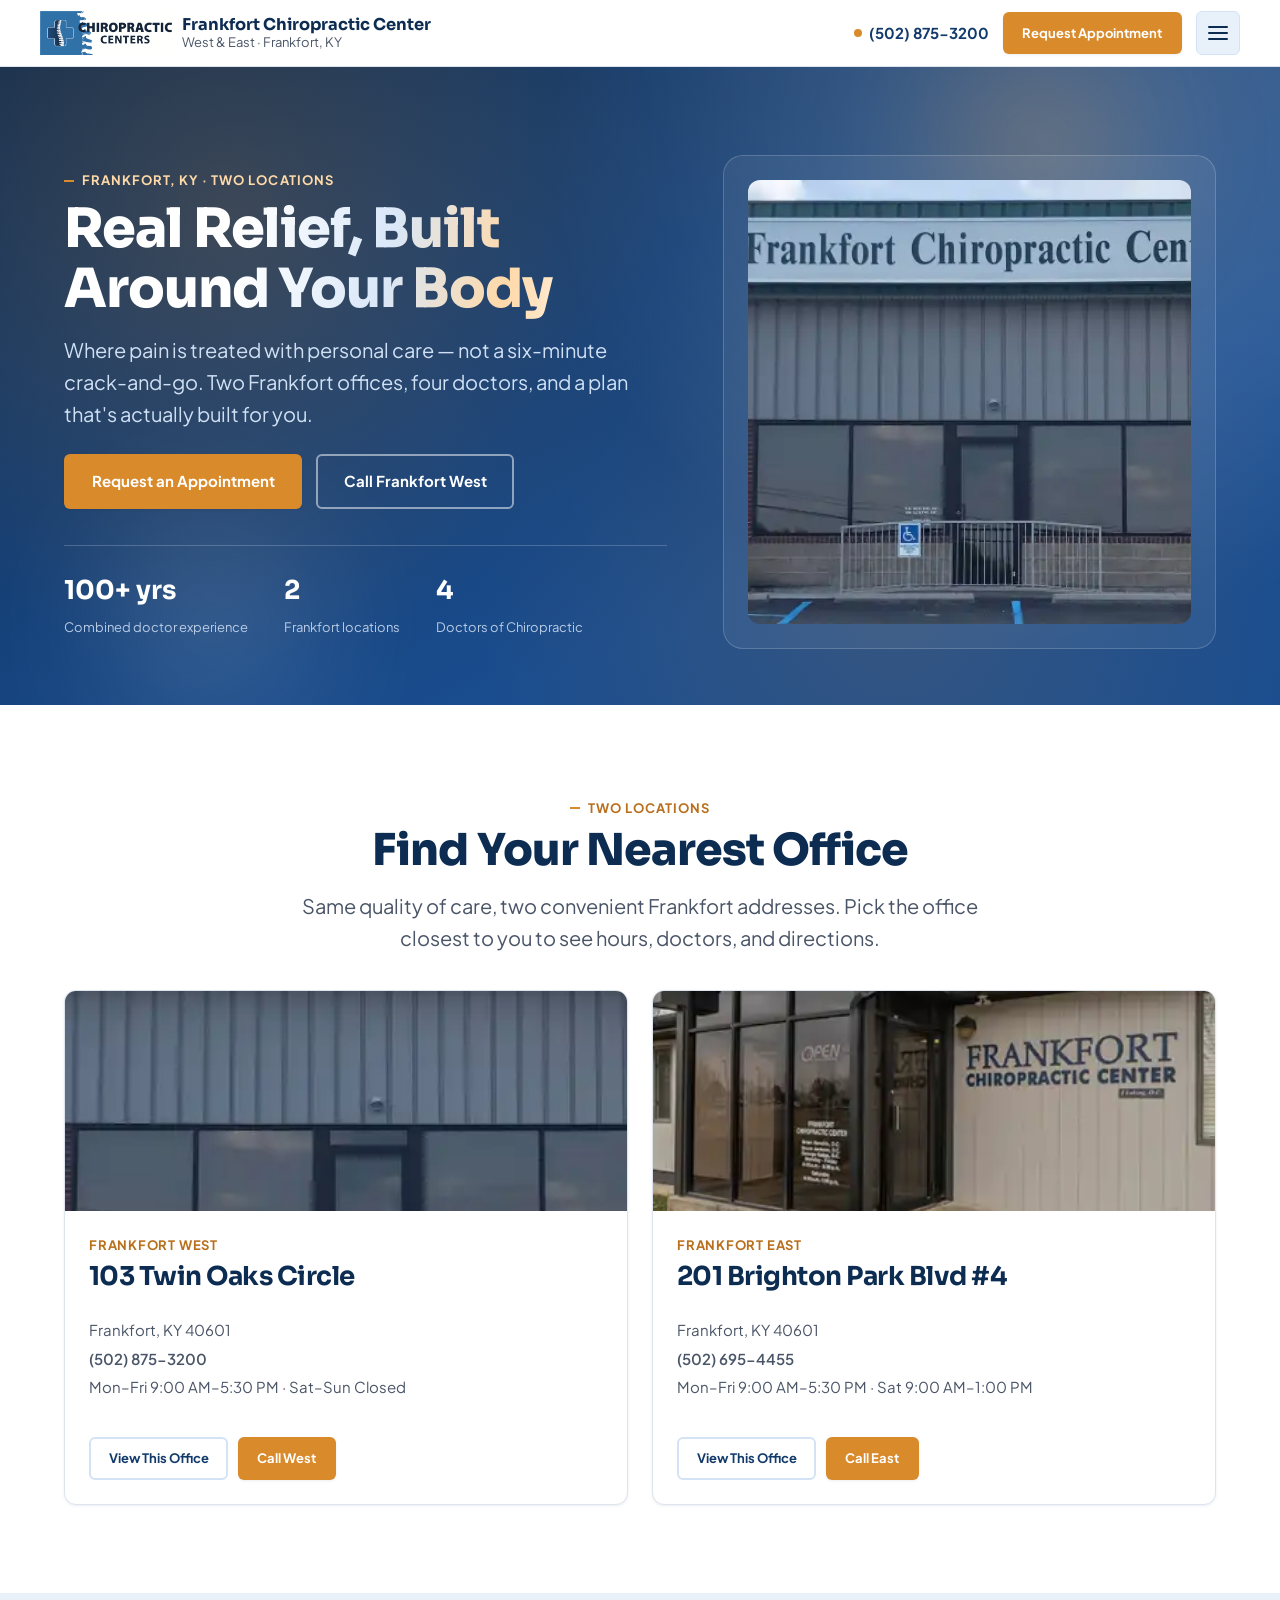
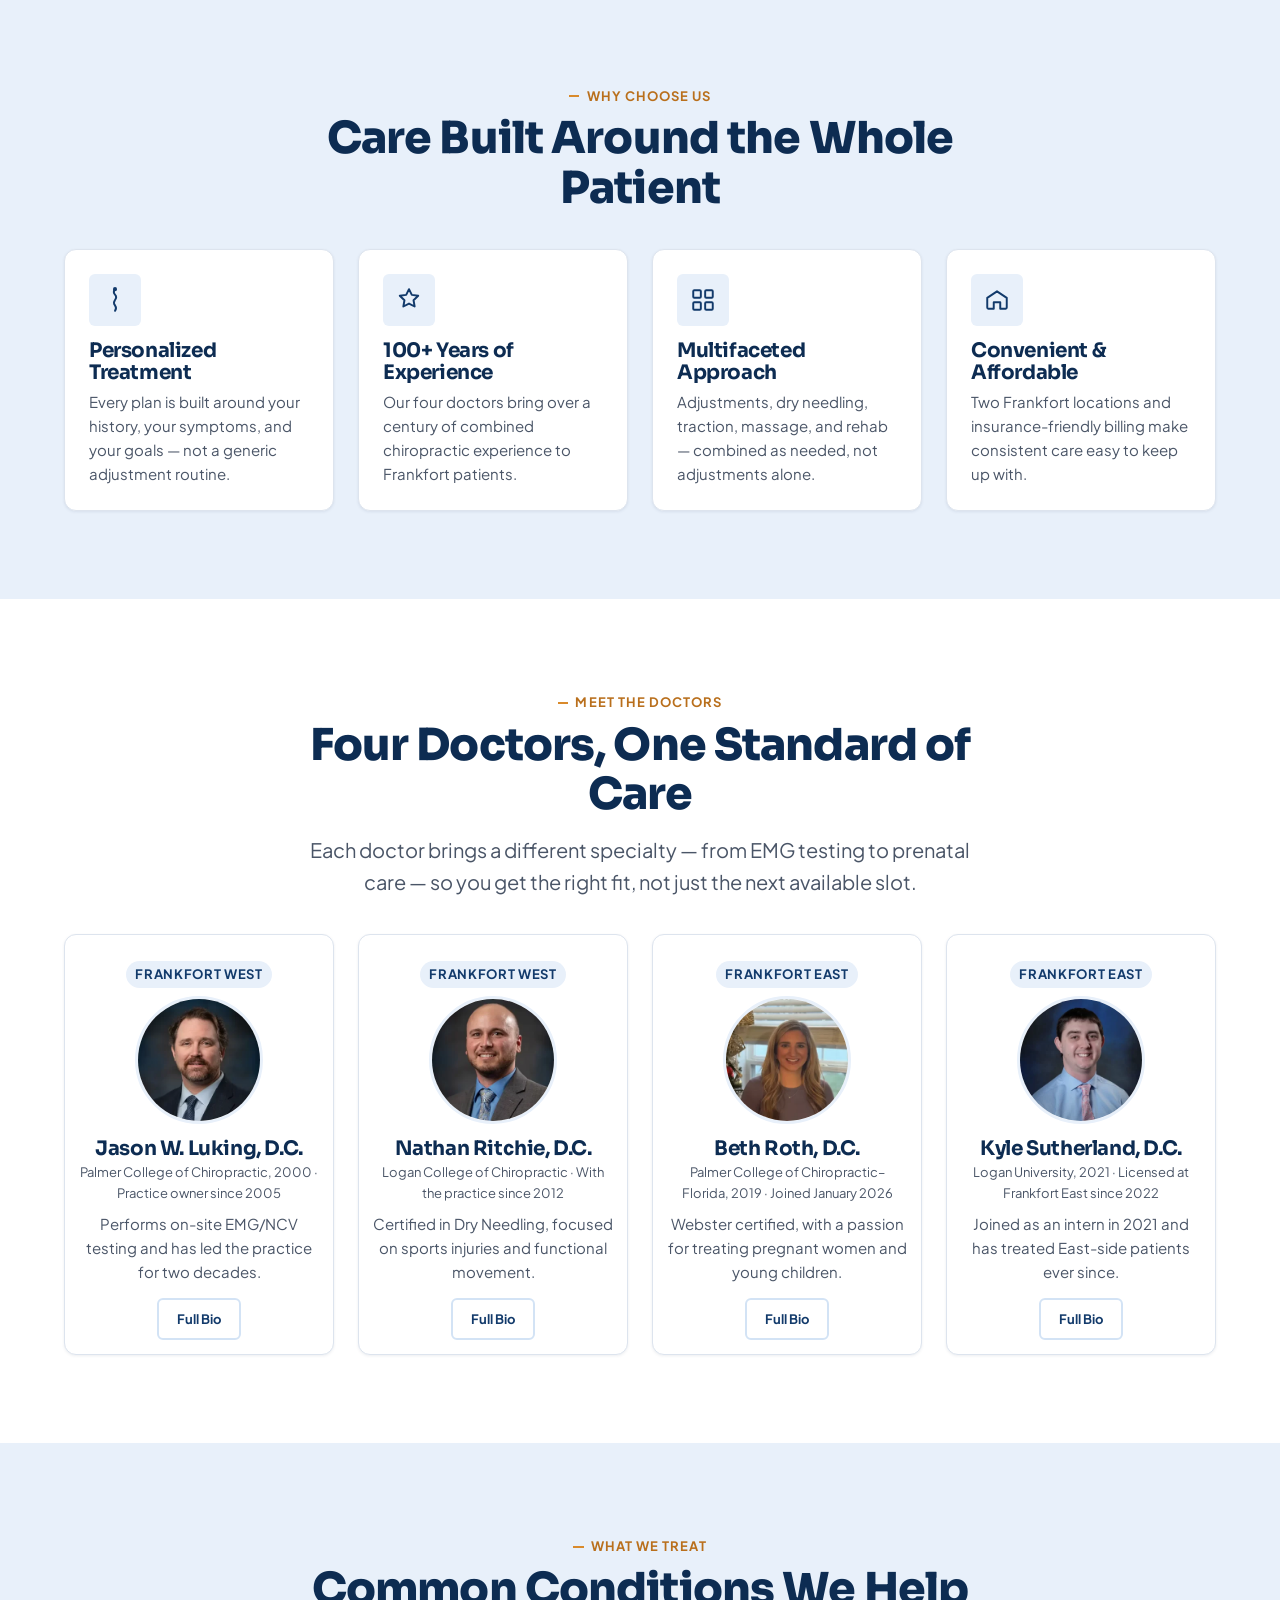
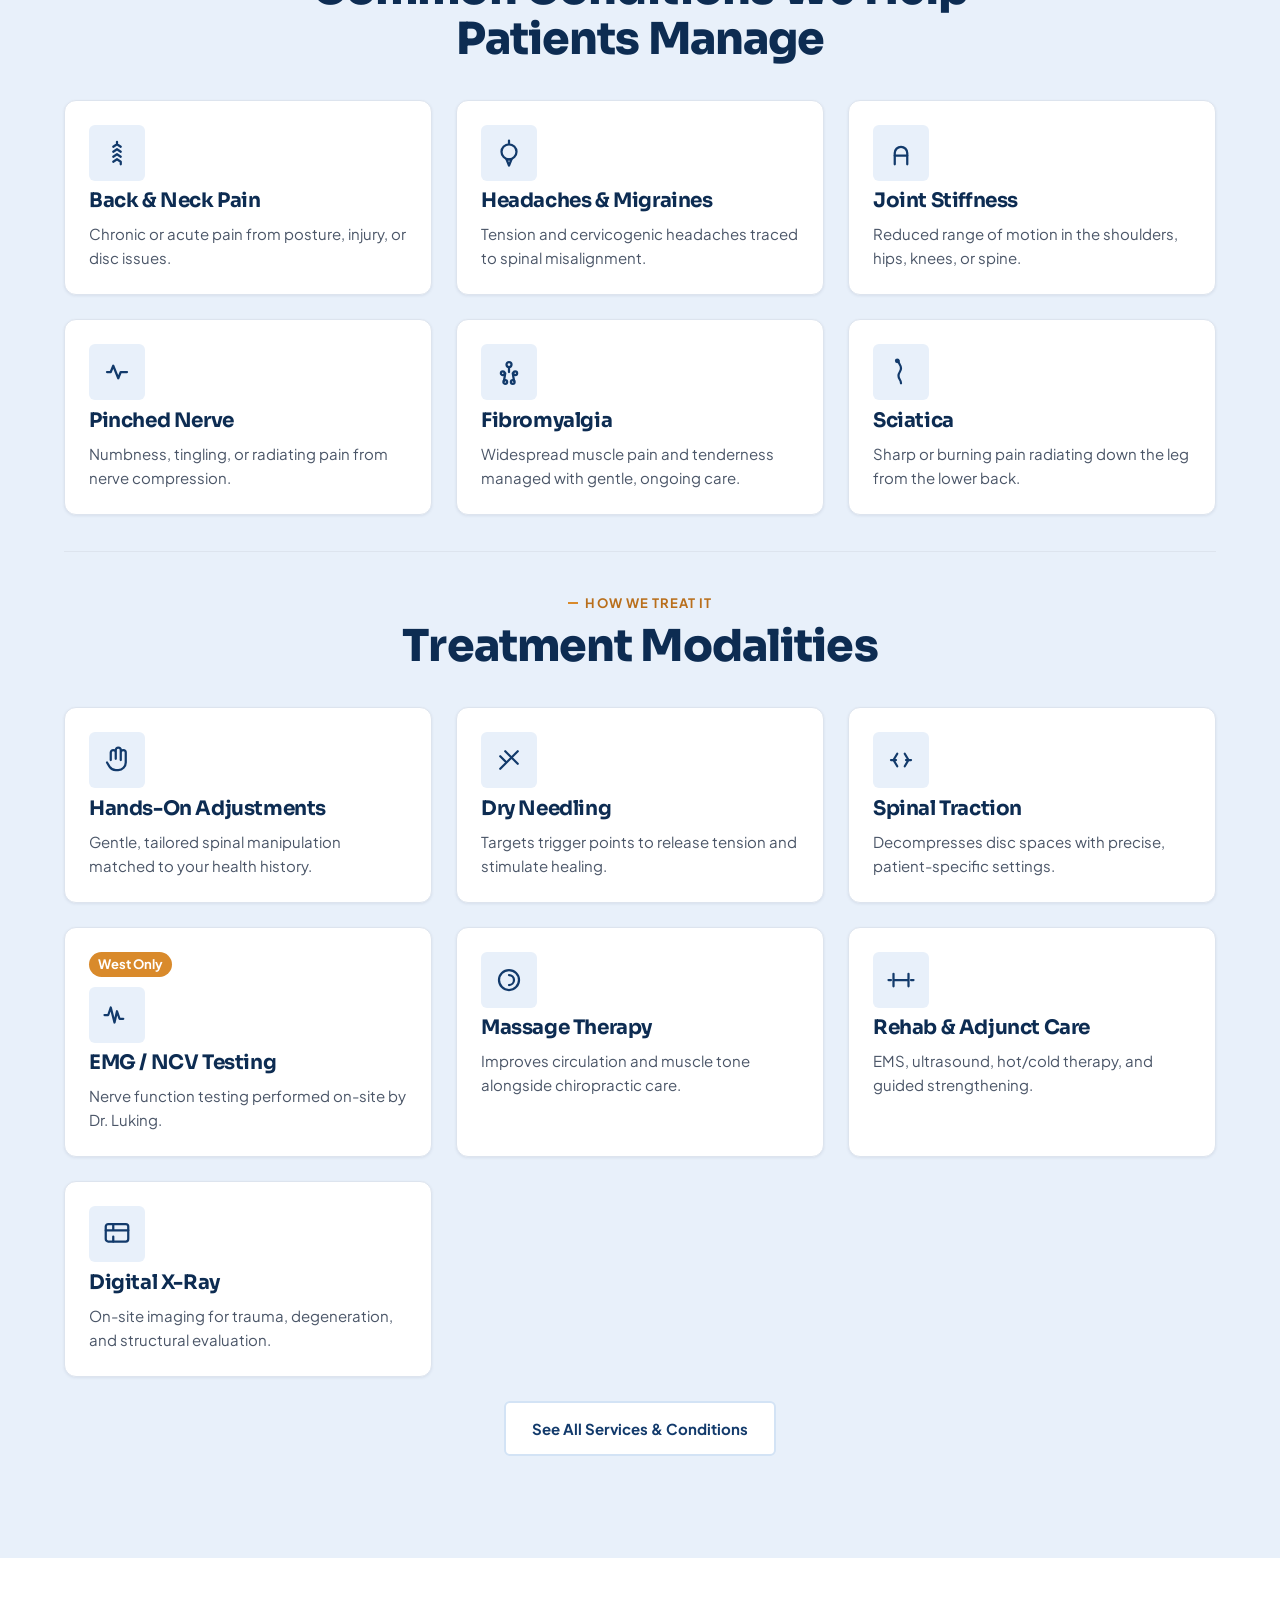
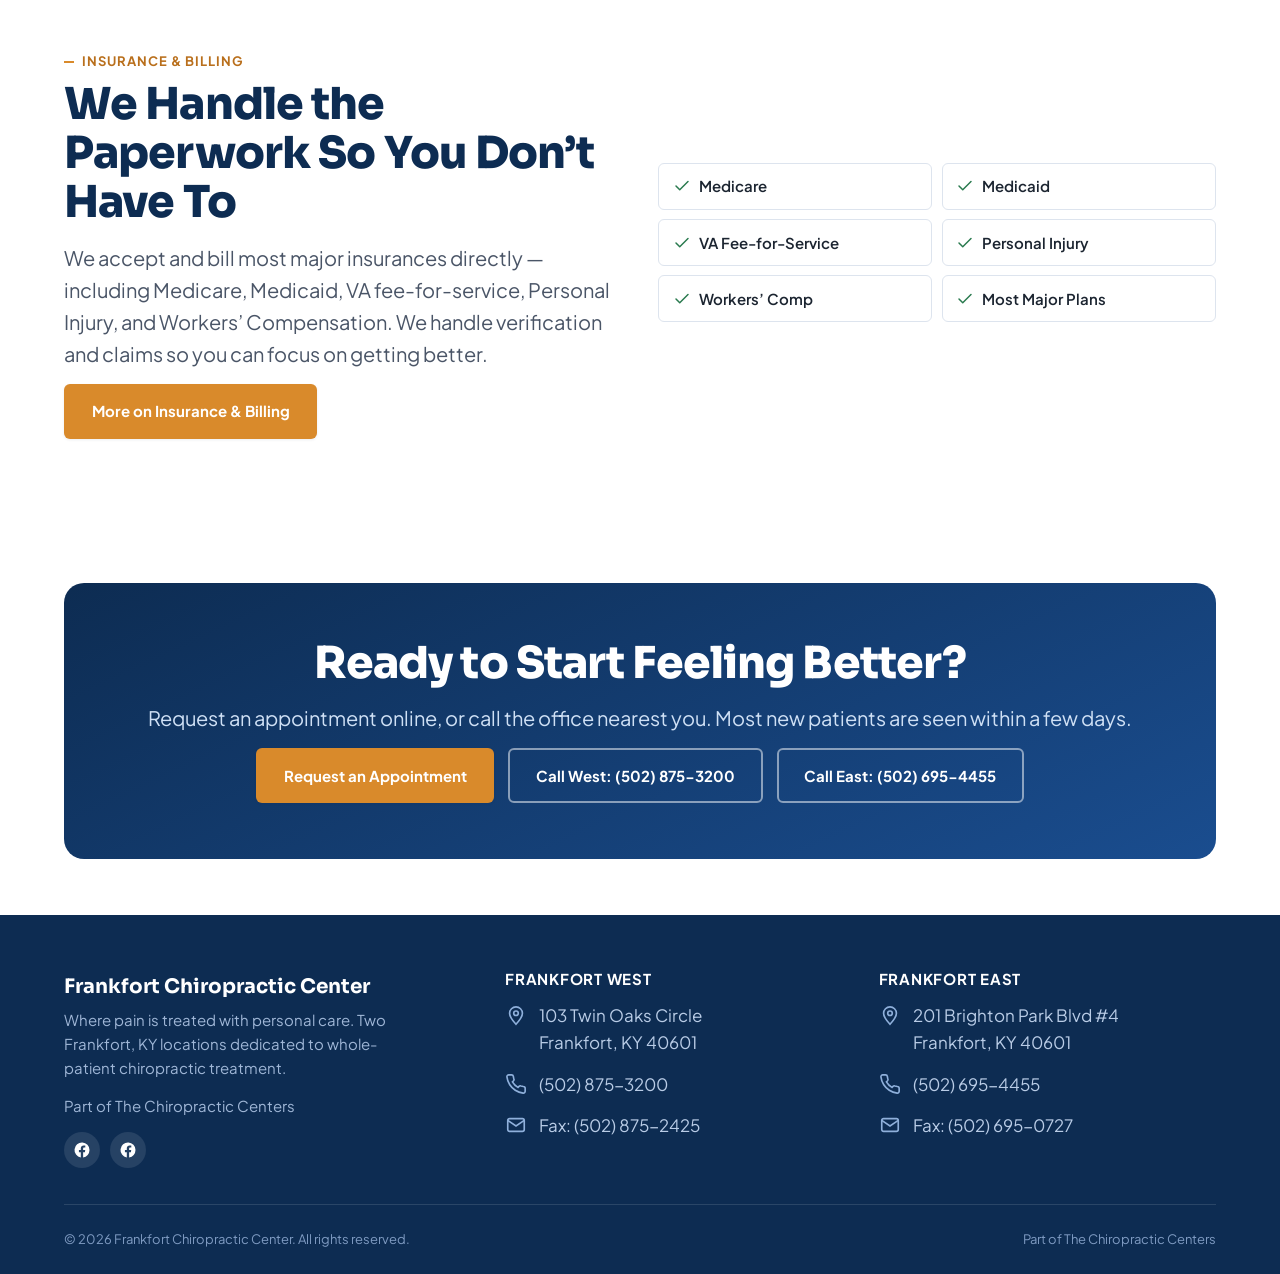
==== commit 3a54bf35: "Redesign nav as animated hamburger drawer, add motion throughout Replace the cramped inline top nav " ====
--- a/index.html
+++ b/index.html
@@ -19,34 +19,46 @@
         <span>West &amp; East &middot; Frankfort, KY</span>
       </span>
     </a>
-    <button class="nav-toggle" aria-label="Toggle navigation" aria-expanded="false">
-      <span></span><span></span><span></span>
-    </button>
-    <nav class="main-nav">
-      <ul class="nav-links">
-        <li><a href="index.html" class="active">Home</a></li>
-        <li><a href="doctors.html">Our Doctors</a></li>
-        <li><a href="services.html">Services</a></li>
-        <li><a href="locations.html">Locations</a></li>
-        <li><a href="new-patients.html">New Patients</a></li>
-        <li><a href="contact.html">Contact</a></li>
-      </ul>
-      <div class="header-cta">
-        <a class="header-phone" href="tel:+15028753200">📞 (502) 875-3200</a>
-        <a class="btn btn-primary" href="new-patients.html">Request Appointment</a>
-      </div>
-    </nav>
+    <div class="header-actions">
+      <a class="header-phone" href="tel:+15028753200"><span class="header-phone-dot"></span><span class="phone-text">(502) 875-3200</span></a>
+      <a class="btn btn-primary btn-sm" href="new-patients.html">Request Appointment</a>
+      <button class="nav-toggle" aria-label="Open menu" aria-expanded="false" aria-controls="nav-drawer">
+        <span class="nav-toggle-bars"><span></span><span></span><span></span></span>
+      </button>
+    </div>
   </div>
 </header>
 
+<nav class="nav-drawer" id="nav-drawer">
+  <div class="nav-drawer-backdrop" data-nav-close></div>
+  <div class="nav-drawer-panel">
+    <button class="nav-drawer-close" aria-label="Close menu" data-nav-close>&times;</button>
+    <ul class="nav-drawer-links">
+      <li><a href="index.html" class="active">Home</a></li>
+      <li><a href="doctors.html">Our Doctors</a></li>
+      <li><a href="services.html">Services</a></li>
+      <li><a href="locations.html">Locations</a></li>
+      <li><a href="new-patients.html">New Patients</a></li>
+      <li><a href="contact.html">Contact</a></li>
+    </ul>
+    <div class="nav-drawer-footer">
+      <a class="btn btn-primary btn-block" href="new-patients.html">Request an Appointment</a>
+      <a class="header-phone" href="tel:+15028753200">📞 (502) 875-3200</a>
+    </div>
+  </div>
+</nav>
+
 <main id="main">
 
   <!-- Hero -->
   <section class="hero">
+    <span class="blob-1" aria-hidden="true"></span>
+    <span class="blob-2" aria-hidden="true"></span>
     <div class="container hero-grid">
       <div>
-        <h1>Where Pain Is Treated With Personal Care</h1>
-        <p class="lede">Two Frankfort locations, four experienced doctors, and a treatment plan built around you &mdash; not a one-size-fits-all adjustment. Real relief for back pain, headaches, sciatica, and more.</p>
+        <span class="eyebrow" style="color:#ffd9a8;">Frankfort, KY &middot; Two Locations</span>
+        <h1>Real Relief, Built Around Your Body</h1>
+        <p class="lede">Where pain is treated with personal care &mdash; not a six-minute crack-and-go. Two Frankfort offices, four doctors, and a plan that's actually built for you.</p>
         <div class="hero-cta-row">
           <a class="btn btn-primary" href="new-patients.html">Request an Appointment</a>
           <a class="btn btn-outline-light" href="tel:+15028753200">Call Frankfort West</a>
--- a/assets/css/style.css
+++ b/assets/css/style.css
@@ -3,6 +3,8 @@
    Color system is built entirely off --brand-blue. Drop in the real hex
    (picked from the logo) and every derived shade below updates with it.
    ========================================================================== */
+
+@import url('https://fonts.googleapis.com/css2?family=Sora:wght@400;600;700;800&family=Plus+Jakarta+Sans:ital,wght@0,400;0,500;0,600;0,700;1,500&display=swap');
 
 :root {
   /* ---- Brand color (placeholder until picked from logo source file) ---- */
@@ -25,8 +27,8 @@
   --success: #2a7a4f;
 
   /* Type scale */
-  --font-display: "Source Serif Pro", Georgia, "Times New Roman", serif;
-  --font-body: -apple-system, BlinkMacSystemFont, "Segoe UI", Roboto, Helvetica, Arial, sans-serif;
+  --font-display: "Sora", -apple-system, BlinkMacSystemFont, "Segoe UI", sans-serif;
+  --font-body: "Plus Jakarta Sans", -apple-system, BlinkMacSystemFont, "Segoe UI", Roboto, Helvetica, Arial, sans-serif;
 
   --fs-xs: 0.8125rem;
   --fs-sm: 0.9375rem;
@@ -76,14 +78,15 @@
 h1, h2, h3, h4 {
   font-family: var(--font-display);
   color: var(--brand-blue-darker);
-  line-height: 1.18;
+  line-height: 1.12;
   margin: 0 0 var(--sp-2);
-  font-weight: 700;
+  font-weight: 800;
+  letter-spacing: -0.02em;
 }
 h1 { font-size: var(--fs-3xl); }
 h2 { font-size: var(--fs-2xl); }
-h3 { font-size: var(--fs-lg); }
-h4 { font-size: var(--fs-md); }
+h3 { font-size: var(--fs-lg); font-weight: 700; }
+h4 { font-size: var(--fs-md); font-weight: 700; }
 p { margin: 0 0 var(--sp-2); color: var(--ink-soft); }
 .container {
   max-width: var(--max-width);
@@ -155,8 +158,8 @@
   position: sticky;
   top: 0;
   z-index: 100;
-  background: rgba(255,255,255,0.96);
-  backdrop-filter: blur(8px);
+  background: rgba(255,255,255,0.85);
+  backdrop-filter: blur(14px) saturate(1.4);
   border-bottom: 1px solid var(--border);
 }
 .header-inner {
@@ -164,46 +167,139 @@
   align-items: center;
   justify-content: space-between;
   gap: var(--sp-3);
-  padding: 0.75rem 0;
+  padding: 0.7rem 0;
 }
 .brand { display: flex; align-items: center; gap: 0.6rem; }
-.brand img { height: 48px; width: auto; }
+.brand img { height: 44px; width: auto; }
 .brand-text { display: flex; flex-direction: column; line-height: 1.15; }
-.brand-text strong { font-family: var(--font-display); font-size: 1.05rem; color: var(--brand-blue-darker); }
+.brand-text strong { font-family: var(--font-display); font-weight: 700; font-size: 1.02rem; color: var(--brand-blue-darker); }
 .brand-text span { font-size: var(--fs-xs); color: var(--ink-soft); }
 
-.main-nav { display: flex; align-items: center; gap: var(--sp-4); }
-.nav-links { display: flex; gap: var(--sp-3); }
-.nav-links a {
-  color: var(--ink);
-  font-weight: 600;
+/* Top bar now only holds phone + CTA + the hamburger trigger — nav links live in the drawer */
+.header-actions { display: flex; align-items: center; gap: var(--sp-2); }
+.header-phone {
+  display: inline-flex;
+  align-items: center;
+  gap: 0.4rem;
+  font-weight: 700;
+  color: var(--brand-blue-dark);
   font-size: var(--fs-sm);
-  padding: 0.5rem 0.1rem;
-  border-bottom: 2px solid transparent;
-}
-.nav-links a:hover, .nav-links a.active {
-  color: var(--brand-blue-dark);
-  border-bottom-color: var(--accent);
+  white-space: nowrap;
+}
+.header-phone svg { width: 16px; height: 16px; }
+
+.nav-toggle {
+  display: flex;
+  align-items: center;
+  justify-content: center;
+  width: 44px;
+  height: 44px;
+  background: var(--brand-blue-light);
+  border: 1px solid var(--brand-blue-tint);
+  border-radius: var(--radius-sm);
+  padding: 0;
+  cursor: pointer;
+  flex-shrink: 0;
+  transition: background 0.2s ease;
+}
+.nav-toggle:hover { background: var(--brand-blue-tint); }
+.nav-toggle-bars { width: 20px; height: 14px; position: relative; display: block; }
+.nav-toggle-bars span {
+  position: absolute;
+  left: 0;
+  width: 100%;
+  height: 2px;
+  border-radius: 2px;
+  background: var(--brand-blue-darker);
+  transition: transform 0.3s cubic-bezier(.4,0,.2,1), opacity 0.2s ease, top 0.3s cubic-bezier(.4,0,.2,1);
+}
+.nav-toggle-bars span:nth-child(1) { top: 0; }
+.nav-toggle-bars span:nth-child(2) { top: 6px; }
+.nav-toggle-bars span:nth-child(3) { top: 12px; }
+.nav-toggle[aria-expanded="true"] .nav-toggle-bars span:nth-child(1) { top: 6px; transform: rotate(45deg); }
+.nav-toggle[aria-expanded="true"] .nav-toggle-bars span:nth-child(2) { opacity: 0; }
+.nav-toggle[aria-expanded="true"] .nav-toggle-bars span:nth-child(3) { top: 6px; transform: rotate(-45deg); }
+
+/* ---------------------------------- Nav drawer -------------------------------- */
+.nav-drawer { position: fixed; inset: 0; z-index: 200; visibility: hidden; }
+.nav-drawer.open { visibility: visible; }
+.nav-drawer-backdrop {
+  position: absolute;
+  inset: 0;
+  background: rgba(8, 20, 38, 0.55);
+  backdrop-filter: blur(2px);
+  opacity: 0;
+  transition: opacity 0.3s ease;
+}
+.nav-drawer.open .nav-drawer-backdrop { opacity: 1; }
+.nav-drawer-panel {
+  position: absolute;
+  top: 0; right: 0; bottom: 0;
+  width: min(420px, 88vw);
+  background: linear-gradient(165deg, var(--brand-blue-darker), #0a2342 70%);
+  padding: var(--sp-4) var(--sp-3);
+  display: flex;
+  flex-direction: column;
+  transform: translateX(100%);
+  transition: transform 0.38s cubic-bezier(.16,1,.3,1);
+  box-shadow: var(--shadow-lg);
+}
+.nav-drawer.open .nav-drawer-panel { transform: translateX(0); }
+.nav-drawer-close {
+  align-self: flex-end;
+  width: 40px; height: 40px;
+  border-radius: 50%;
+  background: rgba(255,255,255,0.08);
+  border: 1px solid rgba(255,255,255,0.16);
+  color: #fff;
+  font-size: 1.3rem;
+  line-height: 1;
+  cursor: pointer;
+  margin-bottom: var(--sp-3);
+  transition: background 0.2s ease, transform 0.2s ease;
+}
+.nav-drawer-close:hover { background: var(--accent); transform: rotate(90deg); }
+.nav-drawer-links { display: flex; flex-direction: column; gap: 0.15rem; margin-bottom: auto; }
+.nav-drawer-links li {
+  opacity: 0;
+  transform: translateX(16px);
+  transition: opacity 0.35s ease, transform 0.35s ease;
+}
+.nav-drawer.open .nav-drawer-links li { opacity: 1; transform: translateX(0); }
+.nav-drawer-links li:nth-child(1) { transition-delay: 0.06s; }
+.nav-drawer-links li:nth-child(2) { transition-delay: 0.1s; }
+.nav-drawer-links li:nth-child(3) { transition-delay: 0.14s; }
+.nav-drawer-links li:nth-child(4) { transition-delay: 0.18s; }
+.nav-drawer-links li:nth-child(5) { transition-delay: 0.22s; }
+.nav-drawer-links li:nth-child(6) { transition-delay: 0.26s; }
+.nav-drawer-links a {
+  display: flex;
+  align-items: center;
+  justify-content: space-between;
+  font-family: var(--font-display);
+  font-weight: 700;
+  font-size: 1.5rem;
+  color: #fff;
+  padding: 0.7rem 0.2rem;
+  border-bottom: 1px solid rgba(255,255,255,0.1);
+  transition: padding-left 0.2s ease, color 0.2s ease;
+}
+.nav-drawer-links a::after { content: "→"; opacity: 0; transition: opacity 0.2s ease, transform 0.2s ease; transform: translateX(-6px); }
+.nav-drawer-links a:hover, .nav-drawer-links a.active {
+  color: var(--accent);
+  padding-left: 0.6rem;
   text-decoration: none;
 }
-.header-cta { display: flex; align-items: center; gap: var(--sp-2); }
-.header-phone { font-weight: 700; color: var(--brand-blue-dark); font-size: var(--fs-sm); white-space: nowrap; }
-
-.nav-toggle {
-  display: none;
-  background: none;
-  border: none;
-  padding: 0.5rem;
-  cursor: pointer;
-}
-.nav-toggle span {
-  display: block;
-  width: 24px;
-  height: 2px;
-  background: var(--brand-blue-darker);
-  margin: 5px 0;
-  transition: transform 0.2s ease, opacity 0.2s ease;
-}
+.nav-drawer-links a:hover::after, .nav-drawer-links a.active::after { opacity: 1; transform: translateX(0); }
+.nav-drawer-footer {
+  display: flex;
+  flex-direction: column;
+  gap: var(--sp-2);
+  padding-top: var(--sp-3);
+  margin-top: var(--sp-3);
+  border-top: 1px solid rgba(255,255,255,0.12);
+}
+.nav-drawer-footer .header-phone { color: #fff; font-size: var(--fs-md); }
 
 /* ---------------------------------- Hero -------------------------------- */
 .hero {
@@ -537,6 +633,131 @@
 }
 .skip-link:focus { left: var(--sp-2); top: var(--sp-2); }
 
+/* ---------------------------------- Motion -------------------------------- */
+@keyframes float-blob {
+  0%, 100% { transform: translate(0, 0) scale(1); }
+  50% { transform: translate(-18px, 22px) scale(1.08); }
+}
+@keyframes float-blob-2 {
+  0%, 100% { transform: translate(0, 0) scale(1); }
+  50% { transform: translate(20px, -16px) scale(0.95); }
+}
+@keyframes fade-up {
+  from { opacity: 0; transform: translateY(22px); }
+  to { opacity: 1; transform: translateY(0); }
+}
+@keyframes pulse-ring {
+  0% { box-shadow: 0 0 0 0 rgba(217, 138, 43, 0.5); }
+  100% { box-shadow: 0 0 0 14px rgba(217, 138, 43, 0); }
+}
+
+@media (prefers-reduced-motion: no-preference) {
+  .hero h1, .hero .lede, .hero .hero-cta-row, .hero .hero-stats {
+    animation: fade-up 0.7s cubic-bezier(.16,1,.3,1) backwards;
+  }
+  .hero .lede { animation-delay: 0.08s; }
+  .hero .hero-cta-row { animation-delay: 0.16s; }
+  .hero .hero-stats { animation-delay: 0.24s; }
+
+  [data-reveal] {
+    opacity: 0;
+    transform: translateY(28px);
+    transition: opacity 0.6s cubic-bezier(.16,1,.3,1), transform 0.6s cubic-bezier(.16,1,.3,1);
+  }
+  [data-reveal].is-visible { opacity: 1; transform: translateY(0); }
+}
+
+/* Hero gradient mesh + floating accent shapes (pure CSS, no markup needed) */
+.hero { isolation: isolate; }
+.hero::before, .hero .blob-1, .hero .blob-2 {
+  content: "";
+  position: absolute;
+  border-radius: 50%;
+  filter: blur(60px);
+  z-index: -1;
+  pointer-events: none;
+}
+.hero::before {
+  inset: 0;
+  background:
+    radial-gradient(circle at 18% 24%, rgba(217,138,43,0.22), transparent 38%),
+    radial-gradient(circle at 82% 12%, rgba(255,255,255,0.16), transparent 42%),
+    radial-gradient(circle at 70% 85%, rgba(217,138,43,0.14), transparent 40%);
+  filter: none;
+  border-radius: 0;
+}
+.hero .blob-1 {
+  top: -60px; right: 8%;
+  width: 280px; height: 280px;
+  background: radial-gradient(circle, rgba(217,138,43,0.35), transparent 70%);
+  animation: float-blob 11s ease-in-out infinite;
+}
+.hero .blob-2 {
+  bottom: -80px; left: 4%;
+  width: 320px; height: 320px;
+  background: radial-gradient(circle, rgba(255,255,255,0.18), transparent 70%);
+  animation: float-blob-2 13s ease-in-out infinite;
+}
+.hero h1 {
+  background: linear-gradient(100deg, #ffffff 30%, #d9e7f8 55%, #ffd9a8 75%, #ffffff 95%);
+  -webkit-background-clip: text;
+  background-clip: text;
+  color: transparent;
+}
+
+/* Page-hero gets a quieter version of the same treatment */
+.page-hero { position: relative; isolation: isolate; overflow: hidden; }
+.page-hero::before {
+  content: "";
+  position: absolute;
+  inset: 0;
+  background: radial-gradient(circle at 85% 0%, rgba(217,138,43,0.18), transparent 45%);
+  z-index: -1;
+}
+
+/* Animated underline accent on the eyebrow label */
+.eyebrow { position: relative; padding-left: 1.1rem; }
+.eyebrow::before {
+  content: "";
+  position: absolute;
+  left: 0; top: 50%;
+  width: 0.65rem; height: 2px;
+  background: var(--accent);
+  transform: translateY(-50%);
+}
+
+/* Button shine sweep + lift */
+.btn { position: relative; overflow: hidden; }
+.btn-primary::after {
+  content: "";
+  position: absolute;
+  top: 0; left: -60%;
+  width: 40%; height: 100%;
+  background: linear-gradient(120deg, transparent, rgba(255,255,255,0.55), transparent);
+  transform: skewX(-20deg);
+  transition: left 0.6s ease;
+}
+.btn-primary:hover::after { left: 130%; }
+.btn-primary:active { transform: translateY(0) scale(0.98); }
+
+/* Card hover: lift + scale + accent border glow */
+.card { transition: box-shadow 0.3s ease, transform 0.3s ease, border-color 0.3s ease; }
+.card:hover { box-shadow: var(--shadow-lg); transform: translateY(-5px) scale(1.012); border-color: var(--brand-blue-tint); }
+.location-card img, .doctor-photo img { transition: transform 0.5s ease; }
+.location-card:hover img { transform: scale(1.06); }
+.doctor-card:hover .doctor-photo img { transform: scale(1.08); }
+.value-icon, .tile-icon { transition: transform 0.3s ease, background 0.3s ease; }
+.card:hover .value-icon, .card:hover .tile-icon { transform: rotate(-6deg) scale(1.08); background: var(--brand-blue); color: #fff; }
+
+/* Live pulse on primary phone CTA to draw the eye without being obnoxious */
+.header-phone-dot {
+  display: inline-block;
+  width: 8px; height: 8px;
+  border-radius: 50%;
+  background: var(--accent);
+  animation: pulse-ring 2s ease-out infinite;
+}
+
 /* ---------------------------------- Responsive -------------------------------- */
 @media (max-width: 980px) {
   .hero-grid { grid-template-columns: 1fr; }
@@ -557,22 +778,7 @@
     --fs-2xl: 1.9rem;
     --fs-xl: 1.6rem;
   }
-  .nav-toggle { display: block; }
-  .main-nav {
-    position: fixed;
-    inset: 64px 0 0 0;
-    background: #fff;
-    flex-direction: column;
-    align-items: stretch;
-    padding: var(--sp-3);
-    transform: translateX(100%);
-    transition: transform 0.25s ease;
-    overflow-y: auto;
-  }
-  .main-nav.open { transform: translateX(0); }
-  .nav-links { flex-direction: column; gap: 0; }
-  .nav-links a { padding: 0.9rem 0; border-bottom: 1px solid var(--border); }
-  .header-cta { flex-direction: column; align-items: stretch; margin-top: var(--sp-3); }
+  .header-phone span.phone-text { display: none; }
   .value-grid, .doctor-grid, .tile-grid, .location-grid, .form-grid { grid-template-columns: 1fr; }
   .doctor-bio { grid-template-columns: 1fr; text-align: center; }
   .doctor-bio .doctor-photo { margin: 0 auto; }
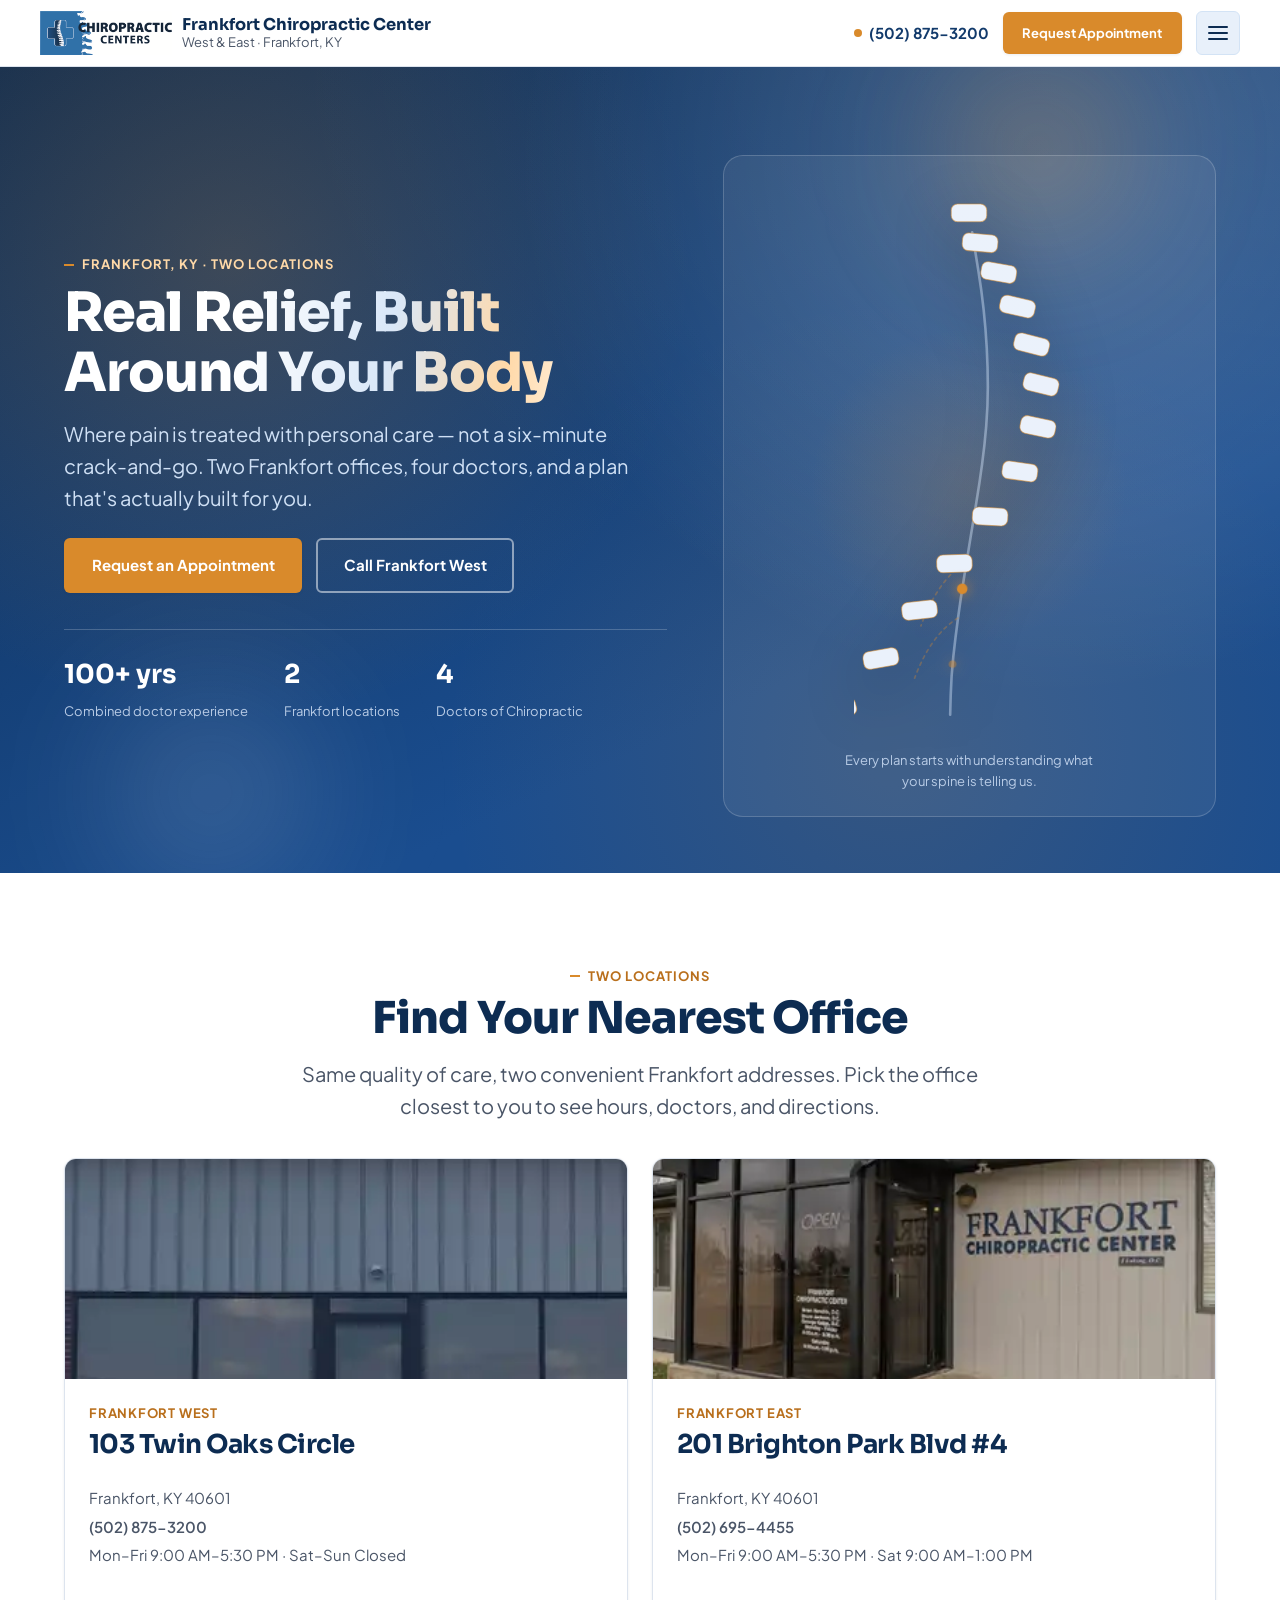
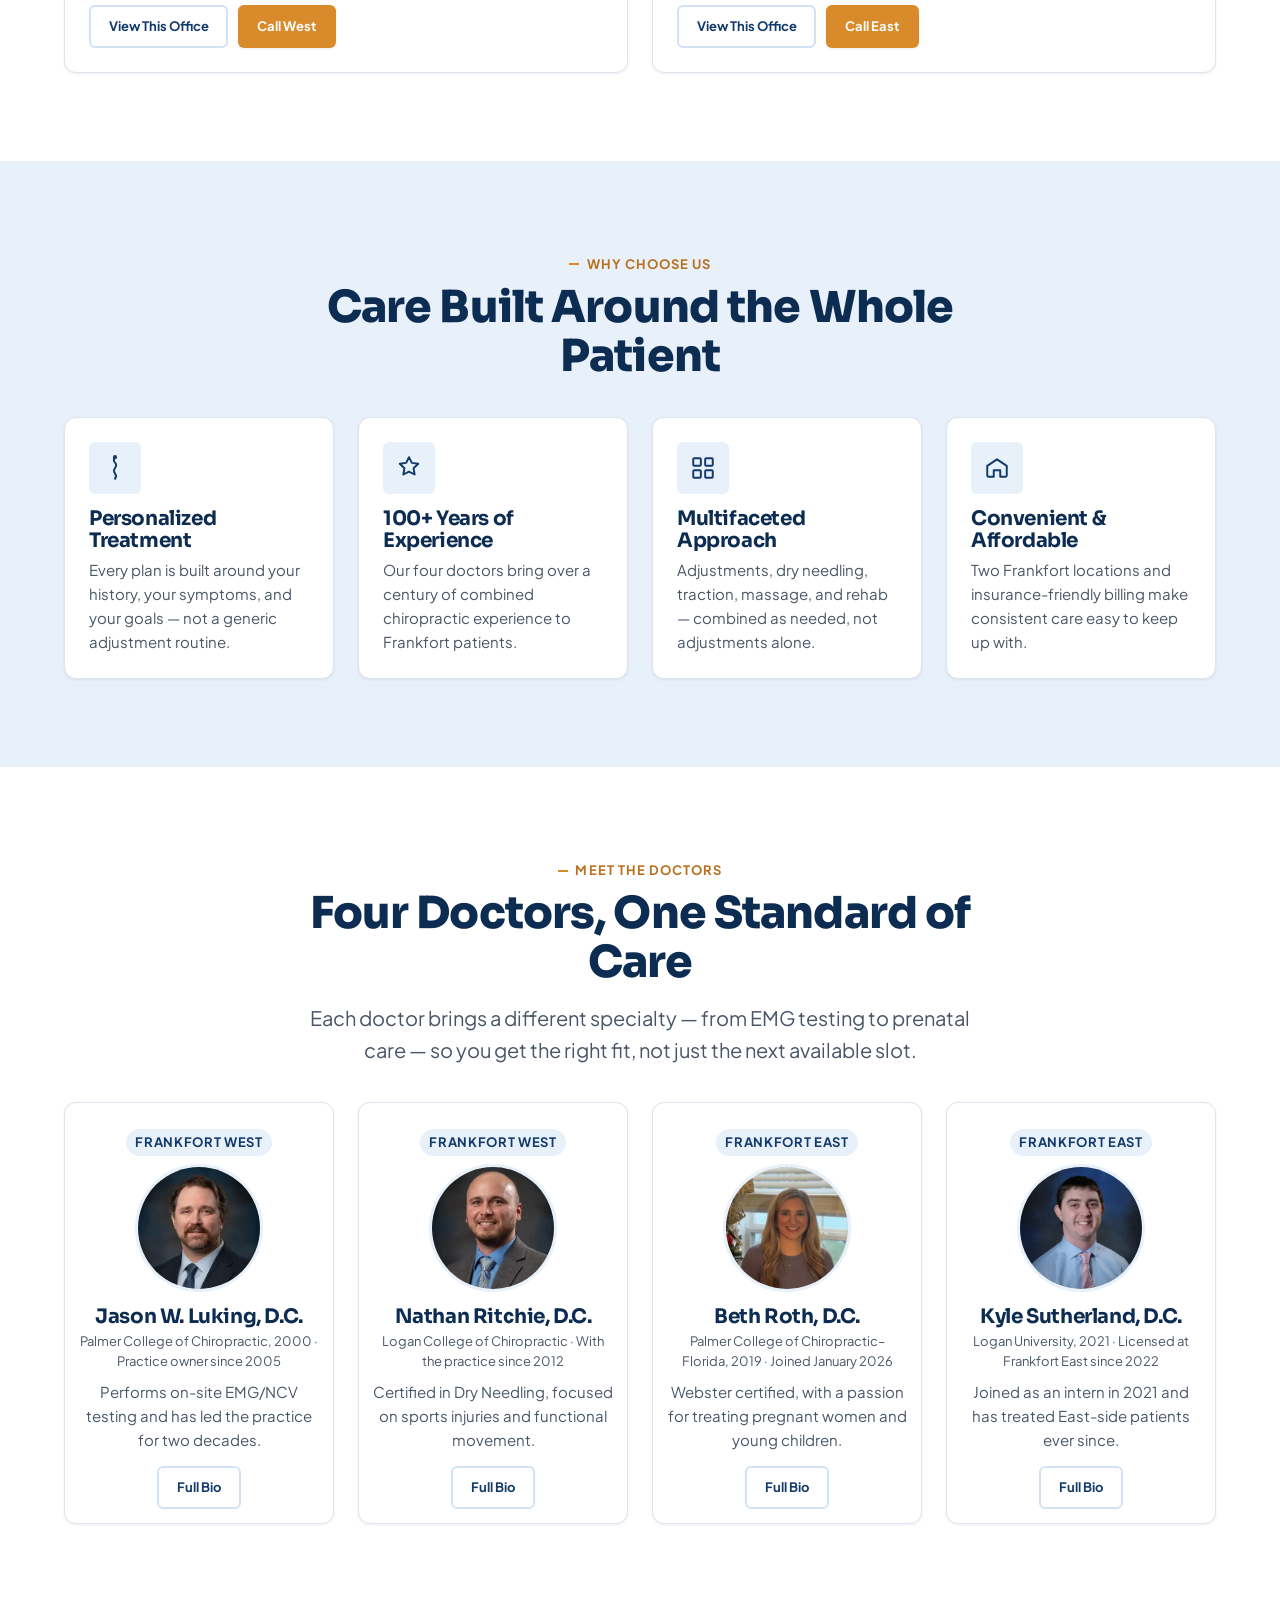
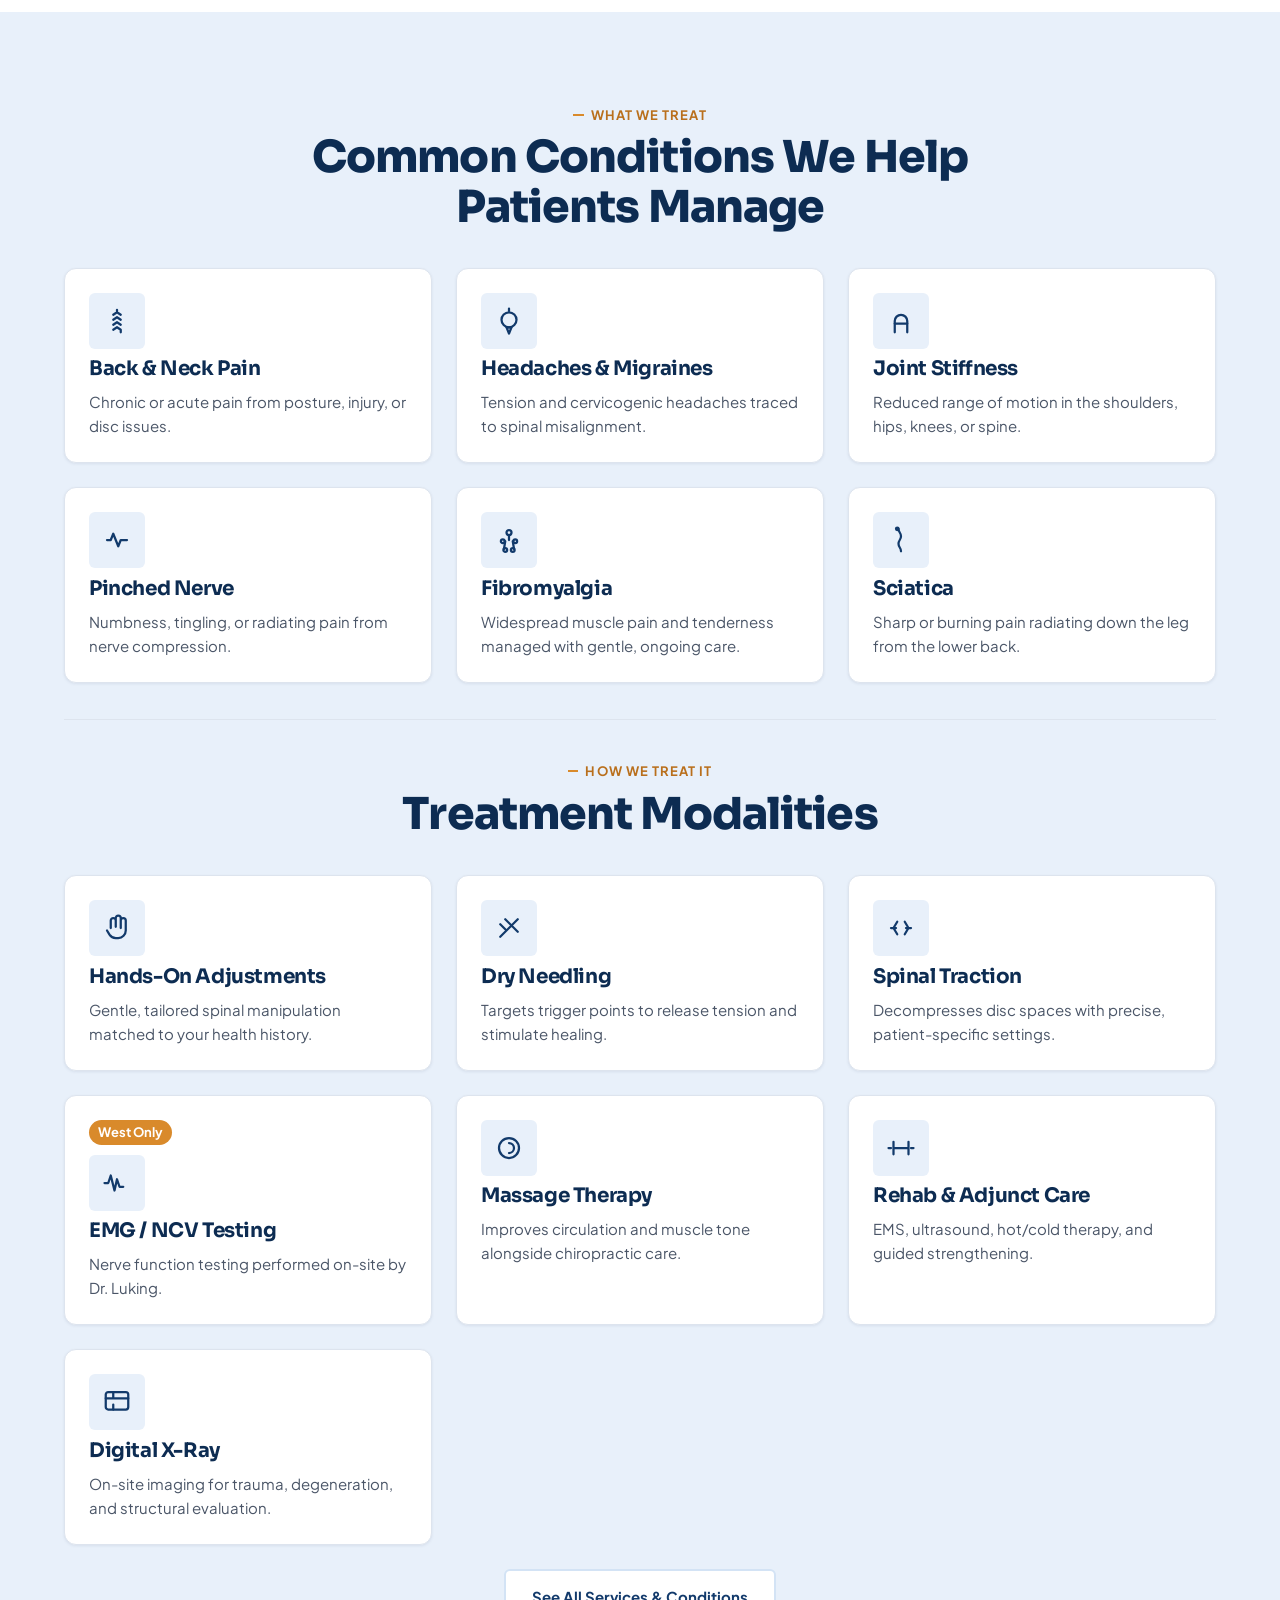
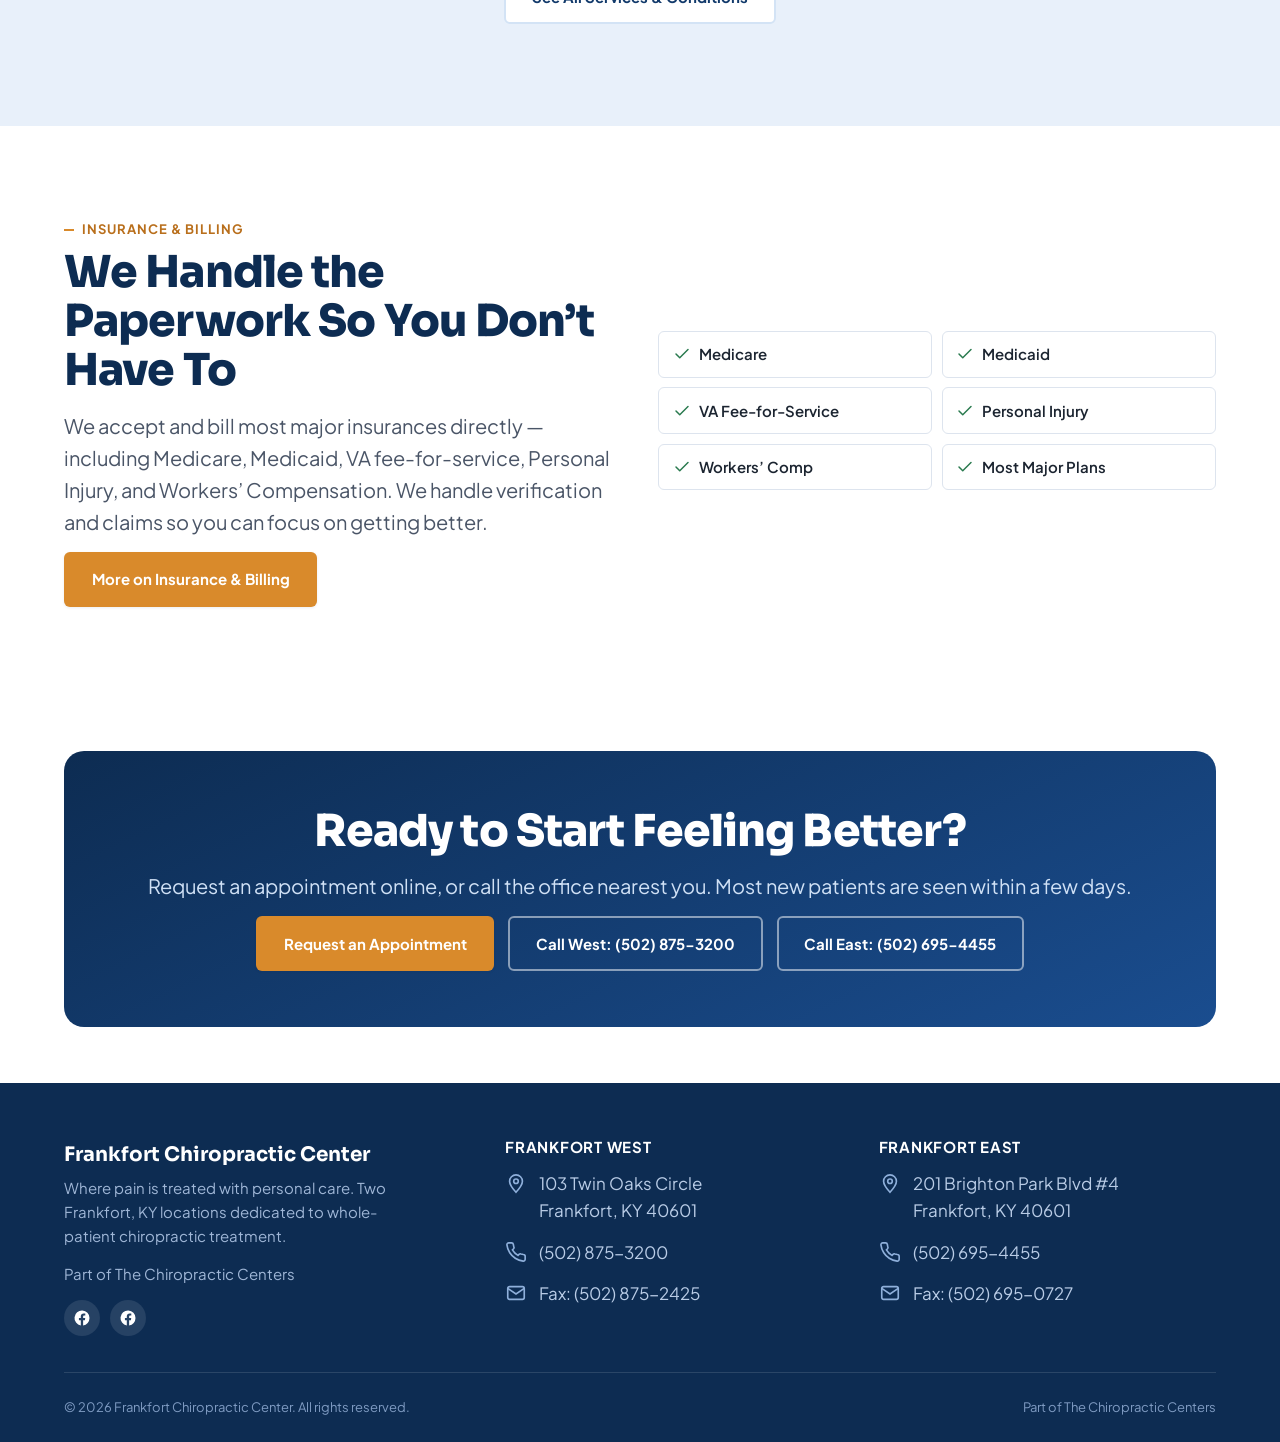
==== commit fdba3194: "Replace hero photo with animated SVG spine illustration Swap the office-exterior photo in the hero f" ====
--- a/index.html
+++ b/index.html
@@ -69,8 +69,55 @@
           <div class="hero-stat"><strong>4</strong><span>Doctors of Chiropractic</span></div>
         </div>
       </div>
-      <div class="hero-art">
-        <img src="assets/img/locations/west.webp" alt="Frankfort Chiropractic Center West office exterior" loading="lazy">
+      <div class="hero-art hero-art-spine">
+        <svg class="spine-illustration" viewBox="0 0 220 520" xmlns="http://www.w3.org/2000/svg" xmlns:xlink="http://www.w3.org/1999/xlink" role="img" aria-label="Animated illustration of a spine">
+          <defs>
+            <filter id="spineGlow" x="-60%" y="-60%" width="220%" height="220%">
+              <feGaussianBlur stdDeviation="4" result="blur"/>
+              <feMerge>
+                <feMergeNode in="blur"/>
+                <feMergeNode in="SourceGraphic"/>
+              </feMerge>
+            </filter>
+          </defs>
+
+          <path id="spinePath" class="spine-cord"
+            d="M113,38.5 Q116,57 119,75.5 Q122,94 124,112.5 Q126,131 127,149.5 Q128,168 128,186.5 Q128,205 126.5,223.5 Q125,242 122.5,260.5 Q120,279 117,297 Q114,315 111,333.5 Q108,352 105,370.5 Q102,389 99.5,407.5 Q97,426 95,444.5 Q93,463 92.5,481.5 Q92,500 92,500"
+            fill="none" stroke-linecap="round"/>
+
+          <!-- nerve roots (lumbar) referencing sciatica -->
+          <path class="nerve-branch" d="M108,352 C90,365 75,385 64,415" fill="none" stroke-linecap="round"/>
+          <path class="nerve-branch" d="M99.5,407.5 C82,418 68,438 58,465" fill="none" stroke-linecap="round" style="animation-delay:.6s"/>
+
+          <g class="vertebrae">
+            <rect class="vert" x="93" y="11.5" width="34" height="17" rx="6" transform="rotate(0 110 20)" style="animation-delay:0s"/>
+            <rect class="vert" x="99" y="48.5" width="34" height="17" rx="6" transform="rotate(5 116 57)" style="animation-delay:.12s"/>
+            <rect class="vert" x="105" y="85.5" width="34" height="17" rx="6" transform="rotate(10 122 94)" style="animation-delay:.24s"/>
+            <rect class="vert" x="109" y="122.5" width="34" height="17" rx="6" transform="rotate(13 126 131)" style="animation-delay:.36s"/>
+            <rect class="vert" x="111" y="159.5" width="34" height="17" rx="6" transform="rotate(14 128 168)" style="animation-delay:.48s"/>
+            <rect class="vert" x="111" y="196.5" width="34" height="17" rx="6" transform="rotate(14 128 205)" style="animation-delay:.6s"/>
+            <rect class="vert" x="108" y="233.5" width="34" height="17" rx="6" transform="rotate(12 125 242)" style="animation-delay:.72s"/>
+            <rect class="vert" x="103" y="270.5" width="34" height="17" rx="6" transform="rotate(8 120 279)" style="animation-delay:.84s"/>
+            <rect class="vert" x="97" y="306.5" width="34" height="17" rx="6" transform="rotate(3 114 315)" style="animation-delay:.96s"/>
+            <rect class="vert" x="91" y="343.5" width="34" height="17" rx="6" transform="rotate(-2 108 352)" style="animation-delay:1.08s"/>
+            <rect class="vert" x="85" y="380.5" width="34" height="17" rx="6" transform="rotate(-6 102 389)" style="animation-delay:1.2s"/>
+            <rect class="vert" x="80" y="417.5" width="34" height="17" rx="6" transform="rotate(-10 97 426)" style="animation-delay:1.32s"/>
+            <rect class="vert" x="76" y="454.5" width="34" height="17" rx="6" transform="rotate(-14 93 463)" style="animation-delay:1.44s"/>
+            <rect class="vert" x="75" y="491.5" width="34" height="17" rx="6" transform="rotate(-14 92 500)" style="animation-delay:1.56s"/>
+          </g>
+
+          <circle class="nerve-pulse" r="5" filter="url(#spineGlow)">
+            <animateMotion dur="3.2s" repeatCount="indefinite" rotate="auto">
+              <mpath href="#spinePath" xlink:href="#spinePath"/>
+            </animateMotion>
+          </circle>
+          <circle class="nerve-pulse nerve-pulse-trail" r="3.5" filter="url(#spineGlow)">
+            <animateMotion dur="3.2s" repeatCount="indefinite" begin="-0.5s" rotate="auto">
+              <mpath href="#spinePath" xlink:href="#spinePath"/>
+            </animateMotion>
+          </circle>
+        </svg>
+        <p class="spine-caption">Every plan starts with understanding what your spine is telling us.</p>
       </div>
     </div>
   </section>
--- a/assets/css/style.css
+++ b/assets/css/style.css
@@ -342,6 +342,84 @@
   padding: var(--sp-3);
 }
 .hero-art img { border-radius: var(--radius-md); width: 100%; height: auto; }
+
+/* ---- Animated spine illustration (hero) ---- */
+.hero-art-spine {
+  position: relative;
+  display: flex;
+  flex-direction: column;
+  align-items: center;
+  justify-content: center;
+  padding: var(--sp-4) var(--sp-3) var(--sp-3);
+  overflow: hidden;
+}
+.hero-art-spine::before {
+  content: "";
+  position: absolute;
+  top: 50%; left: 50%;
+  width: 320px; height: 320px;
+  transform: translate(-50%, -50%);
+  background: radial-gradient(circle, rgba(217,138,43,0.18), transparent 70%);
+  pointer-events: none;
+}
+.spine-illustration {
+  width: 100%;
+  max-width: 230px;
+  height: auto;
+  filter: drop-shadow(0 18px 30px rgba(0,0,0,0.35));
+}
+.spine-cord {
+  stroke: rgba(207, 224, 245, 0.45);
+  stroke-width: 2.5;
+  stroke-dasharray: 700;
+  stroke-dashoffset: 700;
+  animation: spine-draw 1.8s cubic-bezier(.16,1,.3,1) forwards 0.2s;
+}
+.vert {
+  fill: #eaf1fb;
+  stroke: rgba(217,138,43,0.55);
+  stroke-width: 1;
+  transform-box: fill-box;
+  animation: vert-glow 3.2s ease-in-out infinite;
+}
+.nerve-branch {
+  stroke: rgba(217,138,43,0.55);
+  stroke-width: 1.6;
+  stroke-dasharray: 3 4;
+  opacity: 0.6;
+  animation: nerve-flicker 2.6s ease-in-out infinite;
+}
+.nerve-pulse {
+  fill: var(--accent);
+  filter: drop-shadow(0 0 6px rgba(217,138,43,0.9));
+}
+.nerve-pulse-trail { fill: rgba(217,138,43,0.45); }
+.spine-caption {
+  margin: var(--sp-2) 0 0;
+  text-align: center;
+  font-size: var(--fs-xs);
+  color: #b9cce6;
+  max-width: 26ch;
+}
+
+@media (prefers-reduced-motion: no-preference) {
+  .hero-art-spine .spine-illustration { animation: spine-float 6s ease-in-out infinite; }
+}
+@keyframes spine-float {
+  0%, 100% { transform: translateY(0); }
+  50% { transform: translateY(-10px); }
+}
+@keyframes spine-draw {
+  to { stroke-dashoffset: 0; }
+}
+@keyframes vert-glow {
+  0%, 100% { stroke: rgba(217,138,43,0.35); filter: none; }
+  50% { stroke: rgba(217,138,43,0.95); filter: drop-shadow(0 0 4px rgba(217,138,43,0.6)); }
+}
+@keyframes nerve-flicker {
+  0%, 100% { opacity: 0.35; }
+  50% { opacity: 0.85; }
+}
 
 /* Page hero (interior pages, no big gradient illustration) */
 .page-hero {
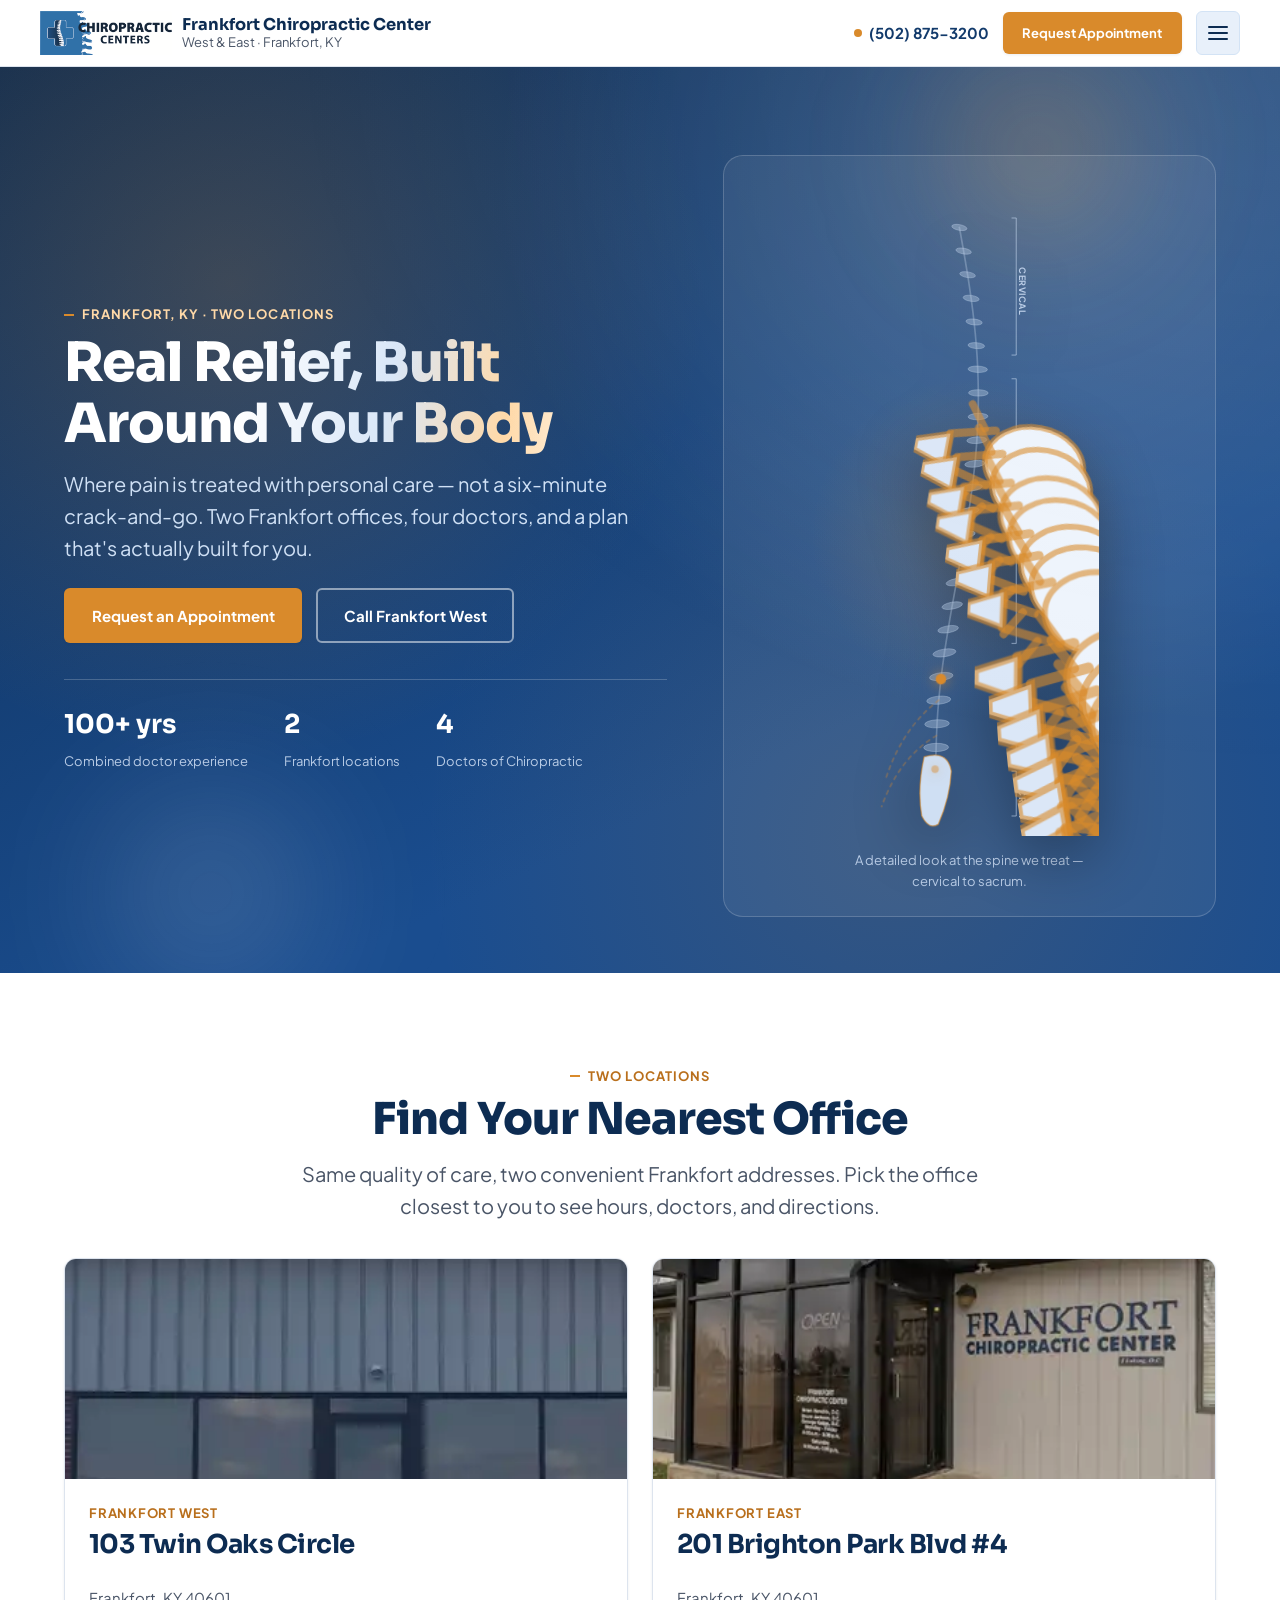
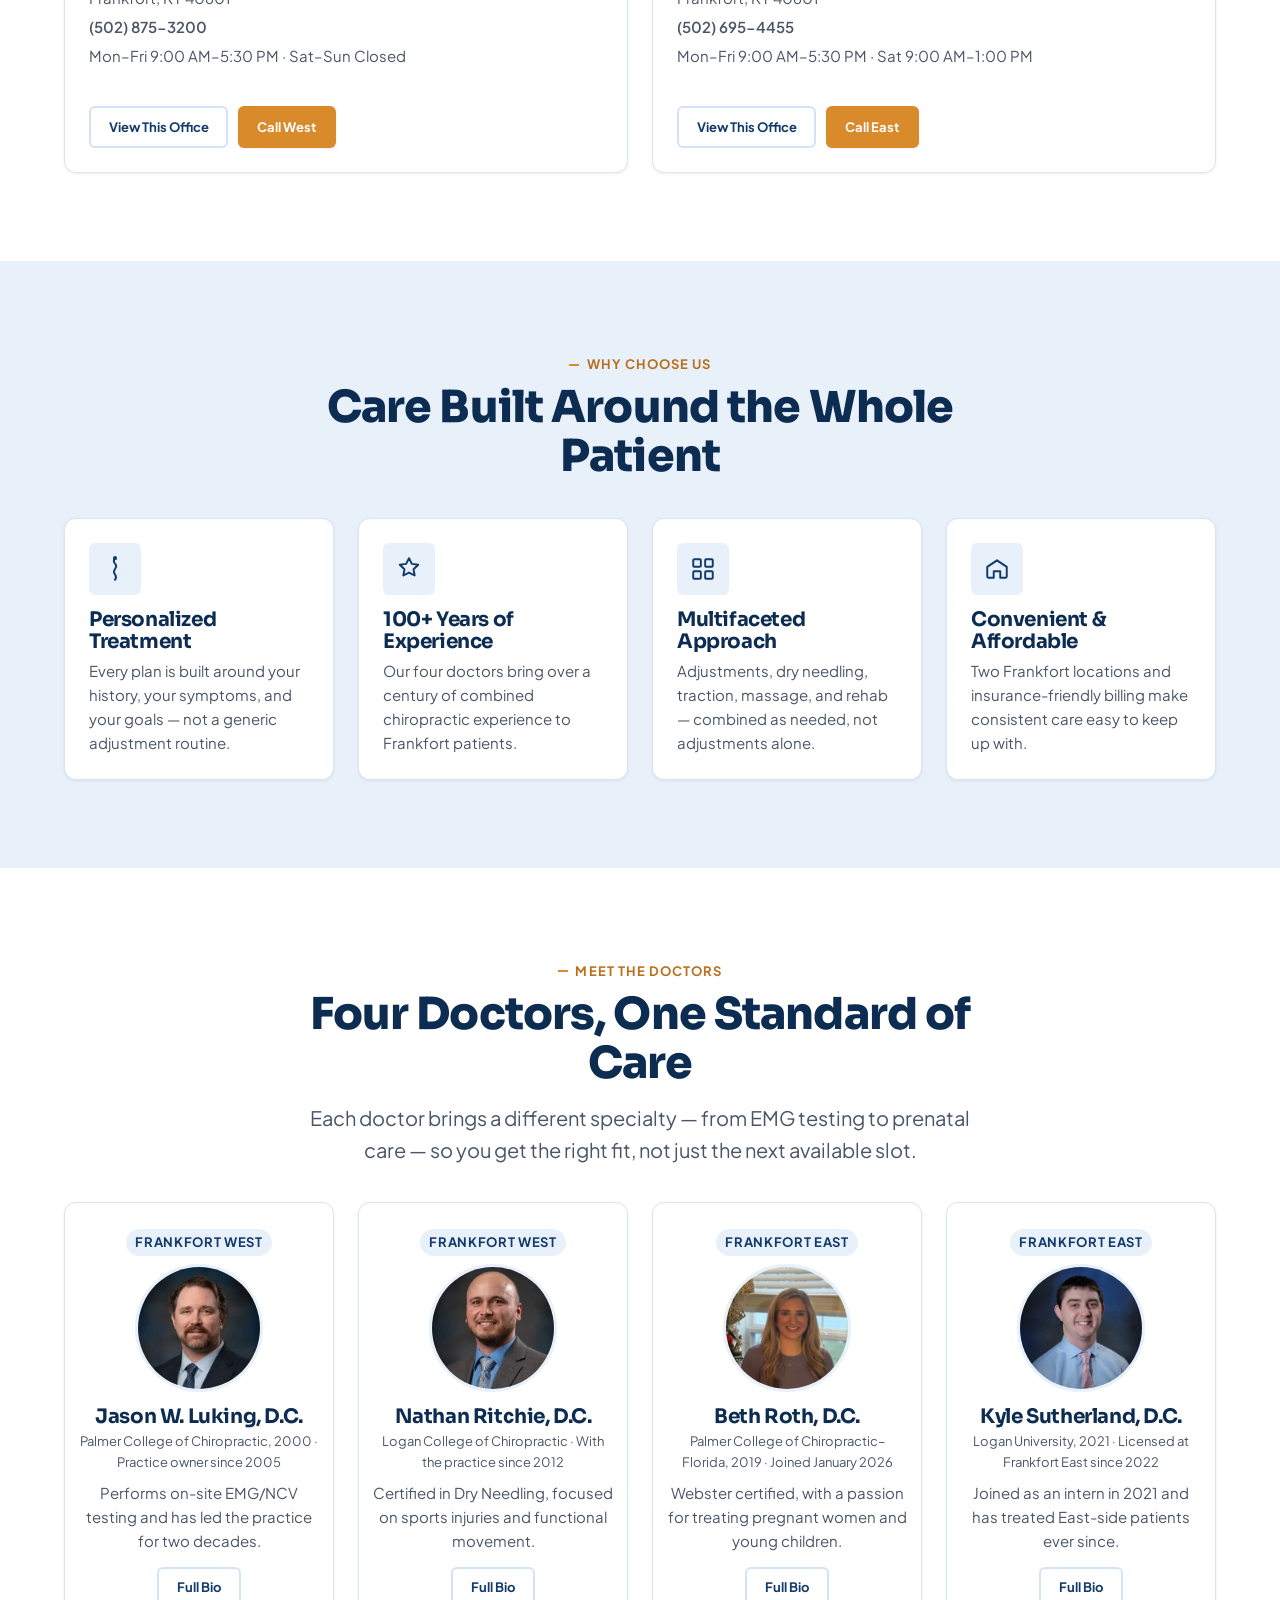
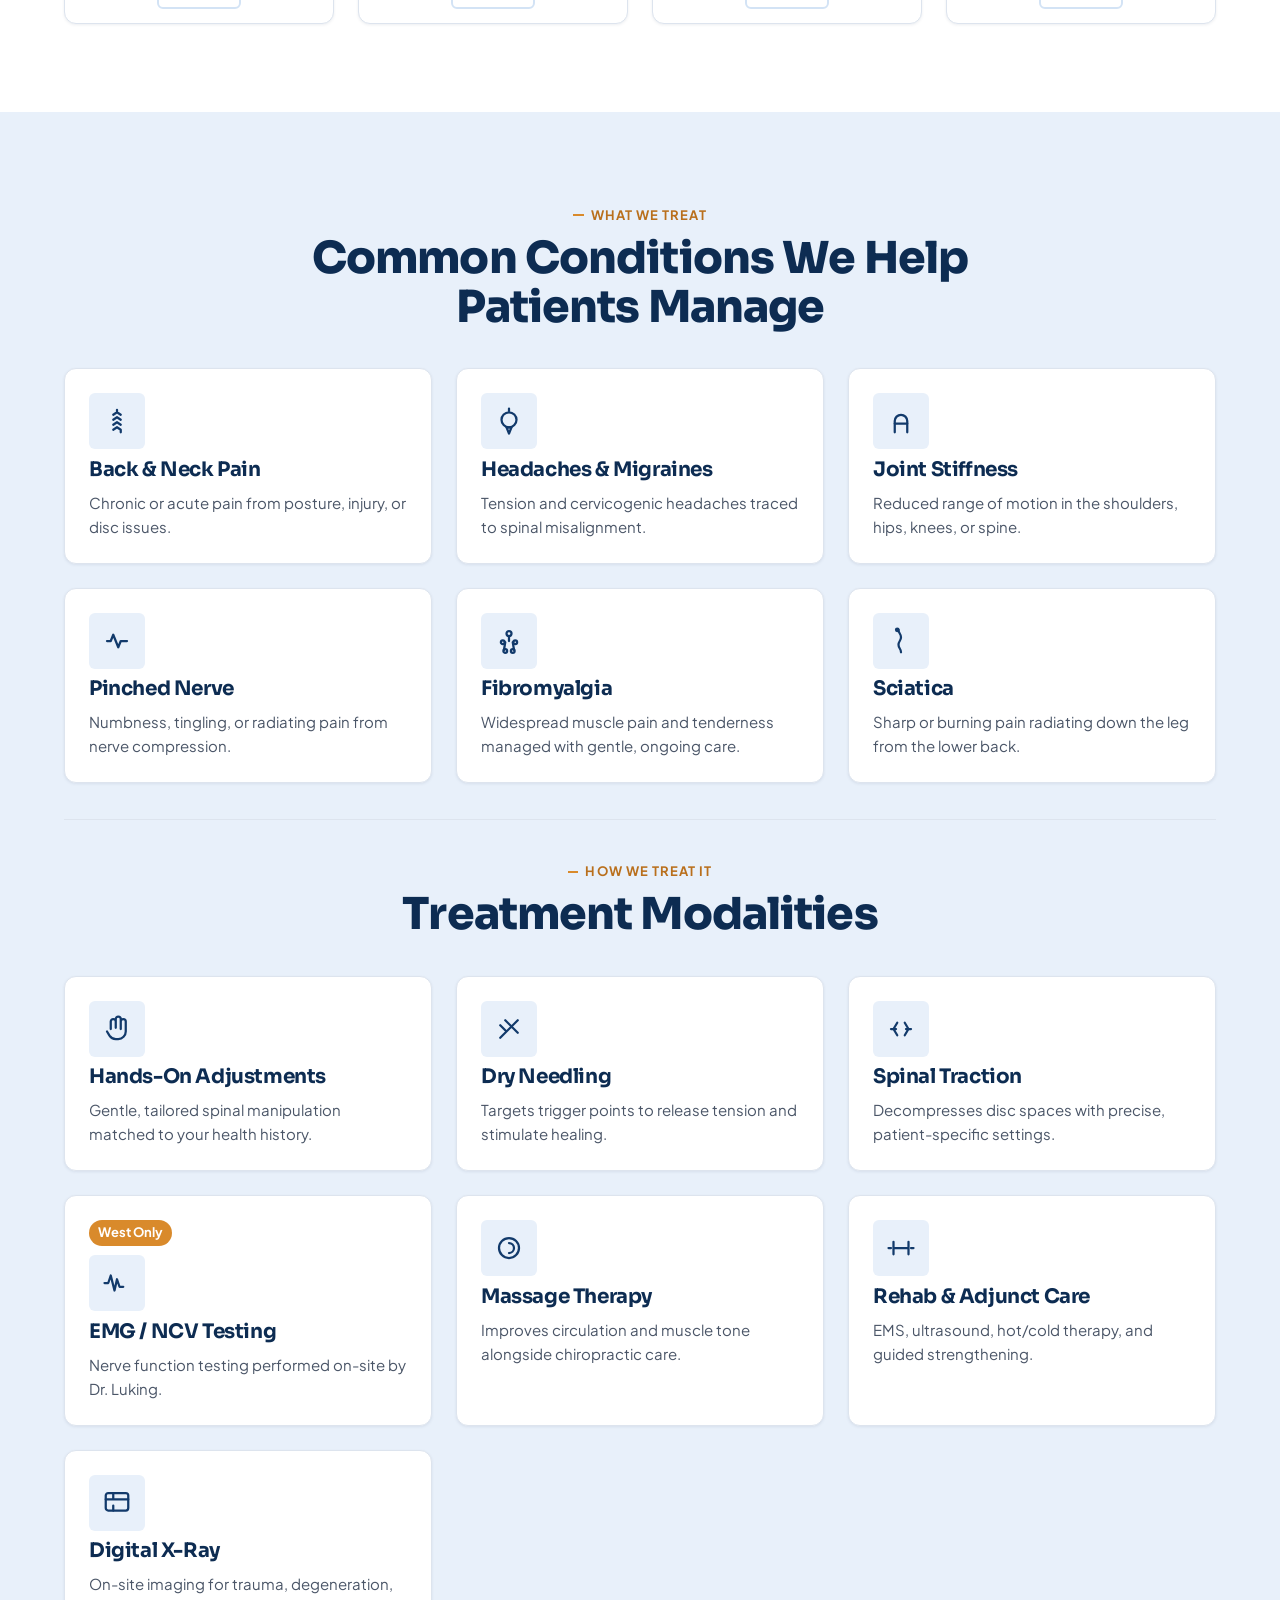
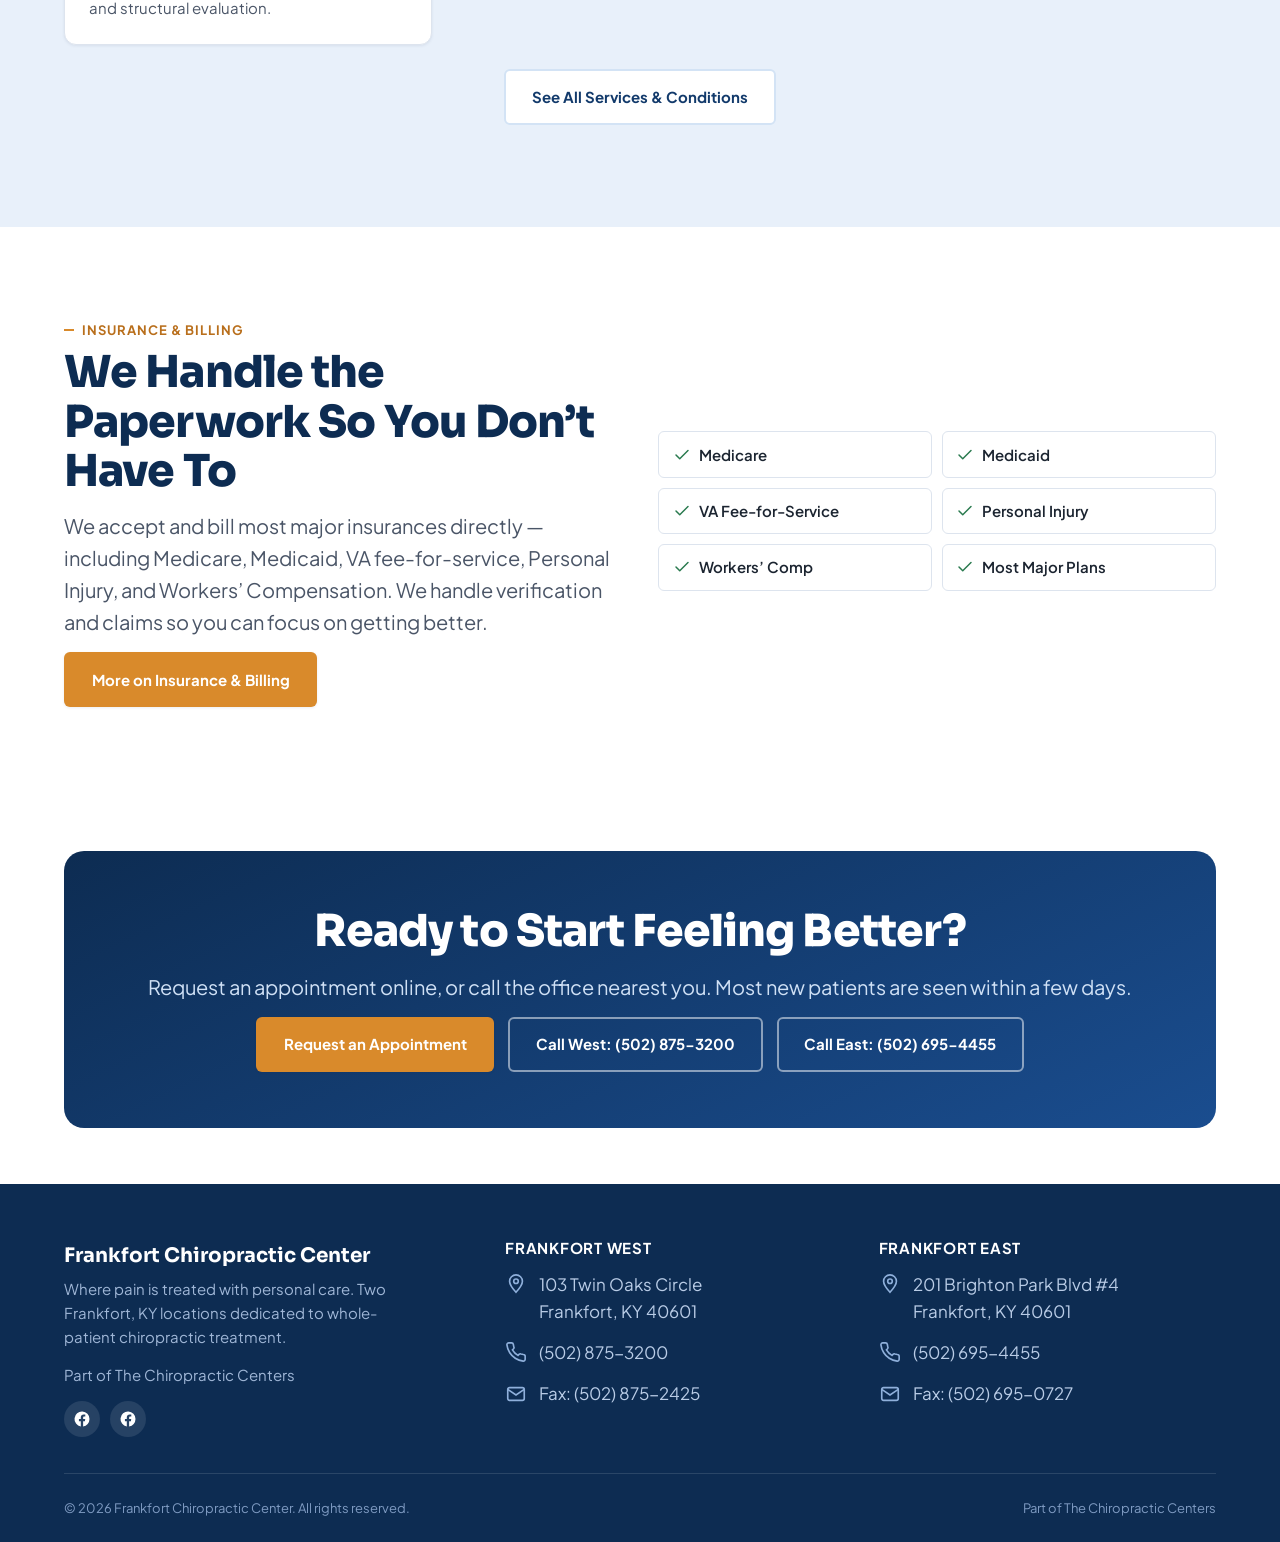
==== commit 6b505d61: "Replace simplified spine with anatomically detailed lateral view Rebuild the hero SVG with real anat" ====
--- a/index.html
+++ b/index.html
@@ -70,54 +70,116 @@
         </div>
       </div>
       <div class="hero-art hero-art-spine">
-        <svg class="spine-illustration" viewBox="0 0 220 520" xmlns="http://www.w3.org/2000/svg" xmlns:xlink="http://www.w3.org/1999/xlink" role="img" aria-label="Animated illustration of a spine">
+        <svg class="spine-illustration" viewBox="0 0 220 545" xmlns="http://www.w3.org/2000/svg" xmlns:xlink="http://www.w3.org/1999/xlink" role="img" aria-label="Animated detailed illustration of a human spine, lateral view, showing cervical, thoracic, lumbar and sacral regions">
           <defs>
             <filter id="spineGlow" x="-60%" y="-60%" width="220%" height="220%">
               <feGaussianBlur stdDeviation="4" result="blur"/>
-              <feMerge>
-                <feMergeNode in="blur"/>
-                <feMergeNode in="SourceGraphic"/>
-              </feMerge>
+              <feMerge><feMergeNode in="blur"/><feMergeNode in="SourceGraphic"/></feMerge>
             </filter>
+            <symbol id="vertebra" viewBox="-16 -9 34 18">
+              <path class="vert-arch" d="M-2,-5 L-10,-3 L-10,3 L-2,5" fill="none"/>
+              <path class="vert-spinous" d="M-10,-3 L-16,-1 L-16,1 L-10,3 Z"/>
+              <line class="vert-tp" x1="-4" y1="-5" x2="-7" y2="-9"/>
+              <line class="vert-tp" x1="-4" y1="5" x2="-7" y2="9"/>
+              <ellipse class="vert-body" cx="6" cy="0" rx="9" ry="7"/>
+            </symbol>
           </defs>
 
-          <path id="spinePath" class="spine-cord"
-            d="M113,38.5 Q116,57 119,75.5 Q122,94 124,112.5 Q126,131 127,149.5 Q128,168 128,186.5 Q128,205 126.5,223.5 Q125,242 122.5,260.5 Q120,279 117,297 Q114,315 111,333.5 Q108,352 105,370.5 Q102,389 99.5,407.5 Q97,426 95,444.5 Q93,463 92.5,481.5 Q92,500 92,500"
-            fill="none" stroke-linecap="round"/>
-
-          <!-- nerve roots (lumbar) referencing sciatica -->
-          <path class="nerve-branch" d="M108,352 C90,365 75,385 64,415" fill="none" stroke-linecap="round"/>
-          <path class="nerve-branch" d="M99.5,407.5 C82,418 68,438 58,465" fill="none" stroke-linecap="round" style="animation-delay:.6s"/>
-
+          <path id="spinePath" class="spine-cord" fill="none" stroke-linecap="round"
+            d="M101.85,30 Q103.7,40 105.45,50 Q107.2,60 108.8,70 Q110.4,80 111.8,90 Q113.2,100 114.3,110 Q115.4,120 116.2,130 Q117.0,140 117.4,150 Q117.8,160 117.9,170 Q118.0,180 117.65,190 Q117.3,200 116.65,210 Q116.0,220 115.0,230 Q114.0,240 112.7,250 Q111.4,260 109.85,270 Q108.3,280 106.55,290 Q104.8,300 103.0,310 Q101.2,320 99.4,330 Q97.6,340 95.8,350 Q94.0,360 92.35,370 Q90.7,380 89.2,390 Q87.7,400 86.5,410 Q85.3,420 84.4,430 Q83.5,440 82.95,450 Q82.4,460 82.2,470 Q82.0,480 80,505 Q78,520 78,528"/>
+
+          <!-- region brackets -->
+          <g class="region-label">
+            <line x1="150" y1="22" x2="150" y2="138"/><line x1="146" y1="22" x2="150" y2="22"/><line x1="146" y1="138" x2="150" y2="138"/>
+            <text x="155" y="84">CERVICAL</text>
+          </g>
+          <g class="region-label">
+            <line x1="150" y1="158" x2="150" y2="382"/><line x1="146" y1="158" x2="150" y2="158"/><line x1="146" y1="382" x2="150" y2="382"/>
+            <text x="155" y="274">THORACIC</text>
+          </g>
+          <g class="region-label">
+            <line x1="150" y1="398" x2="150" y2="482"/><line x1="146" y1="398" x2="150" y2="398"/><line x1="146" y1="482" x2="150" y2="482"/>
+            <text x="155" y="444">LUMBAR</text>
+          </g>
+          <g class="region-label">
+            <line x1="150" y1="490" x2="150" y2="528"/><line x1="146" y1="490" x2="150" y2="490"/><line x1="146" y1="528" x2="150" y2="528"/>
+            <text x="155" y="512">SACRUM</text>
+          </g>
+
+          <!-- intervertebral discs (drawn first, sit behind vertebrae) -->
+          <g class="discs">
+            <ellipse class="disc" cx="101.85" cy="30" rx="6.5" ry="2.4" transform="rotate(10.5 101.85 30)"/>
+            <ellipse class="disc" cx="105.45" cy="50" rx="6.6" ry="2.4" transform="rotate(9.9 105.45 50)"/>
+            <ellipse class="disc" cx="108.8" cy="70" rx="6.7" ry="2.4" transform="rotate(9.1 108.8 70)"/>
+            <ellipse class="disc" cx="111.8" cy="90" rx="6.8" ry="2.5" transform="rotate(8.0 111.8 90)"/>
+            <ellipse class="disc" cx="114.3" cy="110" rx="6.9" ry="2.5" transform="rotate(6.3 114.3 110)"/>
+            <ellipse class="disc" cx="116.2" cy="130" rx="7.0" ry="2.5" transform="rotate(4.6 116.2 130)"/>
+            <ellipse class="disc" cx="117.4" cy="150" rx="8.2" ry="2.7" transform="rotate(2.3 117.4 150)"/>
+            <ellipse class="disc" cx="117.9" cy="170" rx="8.3" ry="2.7" transform="rotate(0.6 117.9 170)"/>
+            <ellipse class="disc" cx="117.65" cy="190" rx="8.4" ry="2.7" transform="rotate(-2.0 117.65 190)"/>
+            <ellipse class="disc" cx="116.65" cy="210" rx="8.5" ry="2.8" transform="rotate(-3.7 116.65 210)"/>
+            <ellipse class="disc" cx="115.0" cy="230" rx="8.6" ry="2.8" transform="rotate(-5.7 115.0 230)"/>
+            <ellipse class="disc" cx="112.7" cy="250" rx="8.7" ry="2.8" transform="rotate(-7.4 112.7 250)"/>
+            <ellipse class="disc" cx="109.85" cy="270" rx="8.8" ry="2.8" transform="rotate(-8.8 109.85 270)"/>
+            <ellipse class="disc" cx="106.55" cy="290" rx="8.8" ry="2.9" transform="rotate(-9.9 106.55 290)"/>
+            <ellipse class="disc" cx="103.0" cy="310" rx="8.9" ry="2.9" transform="rotate(-10.2 103.0 310)"/>
+            <ellipse class="disc" cx="99.4" cy="330" rx="8.9" ry="2.9" transform="rotate(-10.2 99.4 330)"/>
+            <ellipse class="disc" cx="95.8" cy="350" rx="8.8" ry="2.9" transform="rotate(-10.2 95.8 350)"/>
+            <ellipse class="disc" cx="92.35" cy="370" rx="8.8" ry="2.9" transform="rotate(-9.4 92.35 370)"/>
+            <ellipse class="disc" cx="89.2" cy="390" rx="9.8" ry="3.2" transform="rotate(-8.5 89.2 390)"/>
+            <ellipse class="disc" cx="86.5" cy="410" rx="10.0" ry="3.3" transform="rotate(-6.8 86.5 410)"/>
+            <ellipse class="disc" cx="84.4" cy="430" rx="10.2" ry="3.4" transform="rotate(-5.1 84.4 430)"/>
+            <ellipse class="disc" cx="82.95" cy="450" rx="10.4" ry="3.4" transform="rotate(-2.6 82.95 450)"/>
+            <ellipse class="disc" cx="82.2" cy="470" rx="10.5" ry="3.5" transform="rotate(-1.1 82.2 470)"/>
+          </g>
+
+          <!-- 24 vertebrae: C1-C7, T1-T12, L1-L5 -->
           <g class="vertebrae">
-            <rect class="vert" x="93" y="11.5" width="34" height="17" rx="6" transform="rotate(0 110 20)" style="animation-delay:0s"/>
-            <rect class="vert" x="99" y="48.5" width="34" height="17" rx="6" transform="rotate(5 116 57)" style="animation-delay:.12s"/>
-            <rect class="vert" x="105" y="85.5" width="34" height="17" rx="6" transform="rotate(10 122 94)" style="animation-delay:.24s"/>
-            <rect class="vert" x="109" y="122.5" width="34" height="17" rx="6" transform="rotate(13 126 131)" style="animation-delay:.36s"/>
-            <rect class="vert" x="111" y="159.5" width="34" height="17" rx="6" transform="rotate(14 128 168)" style="animation-delay:.48s"/>
-            <rect class="vert" x="111" y="196.5" width="34" height="17" rx="6" transform="rotate(14 128 205)" style="animation-delay:.6s"/>
-            <rect class="vert" x="108" y="233.5" width="34" height="17" rx="6" transform="rotate(12 125 242)" style="animation-delay:.72s"/>
-            <rect class="vert" x="103" y="270.5" width="34" height="17" rx="6" transform="rotate(8 120 279)" style="animation-delay:.84s"/>
-            <rect class="vert" x="97" y="306.5" width="34" height="17" rx="6" transform="rotate(3 114 315)" style="animation-delay:.96s"/>
-            <rect class="vert" x="91" y="343.5" width="34" height="17" rx="6" transform="rotate(-2 108 352)" style="animation-delay:1.08s"/>
-            <rect class="vert" x="85" y="380.5" width="34" height="17" rx="6" transform="rotate(-6 102 389)" style="animation-delay:1.2s"/>
-            <rect class="vert" x="80" y="417.5" width="34" height="17" rx="6" transform="rotate(-10 97 426)" style="animation-delay:1.32s"/>
-            <rect class="vert" x="76" y="454.5" width="34" height="17" rx="6" transform="rotate(-14 93 463)" style="animation-delay:1.44s"/>
-            <rect class="vert" x="75" y="491.5" width="34" height="17" rx="6" transform="rotate(-14 92 500)" style="animation-delay:1.56s"/>
+            <use href="#vertebra" xlink:href="#vertebra" class="vert" transform="translate(100.0,20) rotate(10.5) scale(0.72)" style="animation-delay:0s"/>
+            <use href="#vertebra" xlink:href="#vertebra" class="vert" transform="translate(103.7,40) rotate(9.9) scale(0.72)" style="animation-delay:.07s"/>
+            <use href="#vertebra" xlink:href="#vertebra" class="vert" transform="translate(107.2,60) rotate(9.1) scale(0.74)" style="animation-delay:.14s"/>
+            <use href="#vertebra" xlink:href="#vertebra" class="vert" transform="translate(110.4,80) rotate(8.0) scale(0.74)" style="animation-delay:.21s"/>
+            <use href="#vertebra" xlink:href="#vertebra" class="vert" transform="translate(113.2,100) rotate(6.3) scale(0.76)" style="animation-delay:.28s"/>
+            <use href="#vertebra" xlink:href="#vertebra" class="vert" transform="translate(115.4,120) rotate(4.6) scale(0.76)" style="animation-delay:.35s"/>
+            <use href="#vertebra" xlink:href="#vertebra" class="vert" transform="translate(117.0,140) rotate(2.3) scale(0.78)" style="animation-delay:.42s"/>
+            <use href="#vertebra" xlink:href="#vertebra" class="vert vert-thoracic" transform="translate(117.8,160) rotate(0.6) scale(0.92)" style="animation-delay:.49s"/>
+            <use href="#vertebra" xlink:href="#vertebra" class="vert vert-thoracic" transform="translate(118.0,180) rotate(-2.0) scale(0.94)" style="animation-delay:.56s"/>
+            <use href="#vertebra" xlink:href="#vertebra" class="vert vert-thoracic" transform="translate(117.3,200) rotate(-3.7) scale(0.95)" style="animation-delay:.63s"/>
+            <use href="#vertebra" xlink:href="#vertebra" class="vert vert-thoracic" transform="translate(116.0,220) rotate(-5.7) scale(0.96)" style="animation-delay:.70s"/>
+            <use href="#vertebra" xlink:href="#vertebra" class="vert vert-thoracic" transform="translate(114.0,240) rotate(-7.4) scale(0.97)" style="animation-delay:.77s"/>
+            <use href="#vertebra" xlink:href="#vertebra" class="vert vert-thoracic" transform="translate(111.4,260) rotate(-8.8) scale(0.98)" style="animation-delay:.84s"/>
+            <use href="#vertebra" xlink:href="#vertebra" class="vert vert-thoracic" transform="translate(108.3,280) rotate(-9.9) scale(0.99)" style="animation-delay:.91s"/>
+            <use href="#vertebra" xlink:href="#vertebra" class="vert vert-thoracic" transform="translate(104.8,300) rotate(-10.2) scale(1.00)" style="animation-delay:.98s"/>
+            <use href="#vertebra" xlink:href="#vertebra" class="vert vert-thoracic" transform="translate(101.2,320) rotate(-10.2) scale(1.00)" style="animation-delay:1.05s"/>
+            <use href="#vertebra" xlink:href="#vertebra" class="vert vert-thoracic" transform="translate(97.6,340) rotate(-10.2) scale(0.99)" style="animation-delay:1.12s"/>
+            <use href="#vertebra" xlink:href="#vertebra" class="vert vert-thoracic" transform="translate(94.0,360) rotate(-9.4) scale(0.98)" style="animation-delay:1.19s"/>
+            <use href="#vertebra" xlink:href="#vertebra" class="vert vert-thoracic" transform="translate(90.7,380) rotate(-8.5) scale(0.97)" style="animation-delay:1.26s"/>
+            <use href="#vertebra" xlink:href="#vertebra" class="vert vert-lumbar" transform="translate(87.7,400) rotate(-6.8) scale(1.18)" style="animation-delay:1.33s"/>
+            <use href="#vertebra" xlink:href="#vertebra" class="vert vert-lumbar" transform="translate(85.3,420) rotate(-5.1) scale(1.22)" style="animation-delay:1.40s"/>
+            <use href="#vertebra" xlink:href="#vertebra" class="vert vert-lumbar" transform="translate(83.5,440) rotate(-2.6) scale(1.25)" style="animation-delay:1.47s"/>
+            <use href="#vertebra" xlink:href="#vertebra" class="vert vert-lumbar" transform="translate(82.4,460) rotate(-1.1) scale(1.28)" style="animation-delay:1.54s"/>
+            <use href="#vertebra" xlink:href="#vertebra" class="vert vert-lumbar" transform="translate(82.2,470) rotate(-1.1) scale(1.30)" style="animation-delay:1.61s"/>
           </g>
 
-          <circle class="nerve-pulse" r="5" filter="url(#spineGlow)">
-            <animateMotion dur="3.2s" repeatCount="indefinite" rotate="auto">
+          <!-- fused sacrum + coccyx -->
+          <path class="sacrum" d="M72,478 Q92,472 95,490 Q94,512 84,535 Q76,540 70,528 Q66,505 72,478 Z"/>
+
+          <!-- lumbar nerve roots (sciatica) -->
+          <path class="nerve-branch" d="M84.4,430 C66,444 50,465 40,495" fill="none" stroke-linecap="round"/>
+          <path class="nerve-branch" d="M82.4,460 C62,472 46,492 36,520" fill="none" stroke-linecap="round" style="animation-delay:.6s"/>
+
+          <circle class="nerve-pulse" r="4.5" filter="url(#spineGlow)">
+            <animateMotion dur="3.6s" repeatCount="indefinite" rotate="auto">
               <mpath href="#spinePath" xlink:href="#spinePath"/>
             </animateMotion>
           </circle>
-          <circle class="nerve-pulse nerve-pulse-trail" r="3.5" filter="url(#spineGlow)">
-            <animateMotion dur="3.2s" repeatCount="indefinite" begin="-0.5s" rotate="auto">
+          <circle class="nerve-pulse nerve-pulse-trail" r="3.2" filter="url(#spineGlow)">
+            <animateMotion dur="3.6s" repeatCount="indefinite" begin="-0.55s" rotate="auto">
               <mpath href="#spinePath" xlink:href="#spinePath"/>
             </animateMotion>
           </circle>
         </svg>
-        <p class="spine-caption">Every plan starts with understanding what your spine is telling us.</p>
+        <p class="spine-caption">A detailed look at the spine we treat &mdash; cervical to sacrum.</p>
       </div>
     </div>
   </section>
--- a/assets/css/style.css
+++ b/assets/css/style.css
@@ -364,24 +364,58 @@
 }
 .spine-illustration {
   width: 100%;
-  max-width: 230px;
+  max-width: 260px;
   height: auto;
   filter: drop-shadow(0 18px 30px rgba(0,0,0,0.35));
 }
 .spine-cord {
-  stroke: rgba(207, 224, 245, 0.45);
-  stroke-width: 2.5;
-  stroke-dasharray: 700;
-  stroke-dashoffset: 700;
-  animation: spine-draw 1.8s cubic-bezier(.16,1,.3,1) forwards 0.2s;
-}
+  stroke: rgba(207, 224, 245, 0.3);
+  stroke-width: 1.4;
+  stroke-dasharray: 720;
+  stroke-dashoffset: 720;
+  animation: spine-draw 2.2s cubic-bezier(.16,1,.3,1) forwards 0.2s;
+}
+
+/* Vertebra parts (inside the <symbol>, styled via CSS so every <use> inherits) */
+.vert-body { fill: #eef4fc; stroke: rgba(217,138,43,0.6); stroke-width: 1; }
+.vert-arch { stroke: rgba(217,138,43,0.6); stroke-width: 1.5; stroke-linecap: round; stroke-linejoin: round; }
+.vert-spinous { fill: #dbe7f7; stroke: rgba(217,138,43,0.6); stroke-width: 1; }
+.vert-tp { stroke: rgba(217,138,43,0.6); stroke-width: 1.4; stroke-linecap: round; }
+
 .vert {
-  fill: #eaf1fb;
-  stroke: rgba(217,138,43,0.55);
-  stroke-width: 1;
-  transform-box: fill-box;
-  animation: vert-glow 3.2s ease-in-out infinite;
-}
+  opacity: 0;
+  animation: vert-appear 0.5s ease-out forwards, vert-glow 3.4s ease-in-out 0.6s infinite;
+}
+.vert-thoracic .vert-body { fill: #e6eefb; }
+.vert-lumbar .vert-body { fill: #dde9fa; }
+.vert-lumbar .vert-spinous { fill: #cfdff3; }
+
+.discs .disc {
+  fill: rgba(180, 200, 225, 0.4);
+  stroke: rgba(180, 200, 225, 0.55);
+  stroke-width: 0.6;
+}
+
+.sacrum {
+  fill: #cfdff3;
+  stroke: rgba(217,138,43,0.6);
+  stroke-width: 1.1;
+  opacity: 0;
+  animation: vert-appear 0.5s ease-out 1.6s forwards;
+}
+
+.region-label line { stroke: rgba(185, 204, 230, 0.55); stroke-width: 1; }
+.region-label text {
+  fill: #b9cce6;
+  font-family: var(--font-body);
+  font-size: 7.5px;
+  font-weight: 700;
+  letter-spacing: 0.06em;
+  writing-mode: vertical-rl;
+  text-orientation: mixed;
+  text-anchor: middle;
+}
+
 .nerve-branch {
   stroke: rgba(217,138,43,0.55);
   stroke-width: 1.6;
@@ -403,7 +437,7 @@
 }
 
 @media (prefers-reduced-motion: no-preference) {
-  .hero-art-spine .spine-illustration { animation: spine-float 6s ease-in-out infinite; }
+  .hero-art-spine .spine-illustration { animation: spine-float 6s ease-in-out infinite 2.4s; }
 }
 @keyframes spine-float {
   0%, 100% { transform: translateY(0); }
@@ -412,9 +446,13 @@
 @keyframes spine-draw {
   to { stroke-dashoffset: 0; }
 }
+@keyframes vert-appear {
+  from { opacity: 0; }
+  to { opacity: 1; }
+}
 @keyframes vert-glow {
-  0%, 100% { stroke: rgba(217,138,43,0.35); filter: none; }
-  50% { stroke: rgba(217,138,43,0.95); filter: drop-shadow(0 0 4px rgba(217,138,43,0.6)); }
+  0%, 100% { filter: none; }
+  50% { filter: drop-shadow(0 0 3px rgba(217,138,43,0.65)); }
 }
 @keyframes nerve-flicker {
   0%, 100% { opacity: 0.35; }
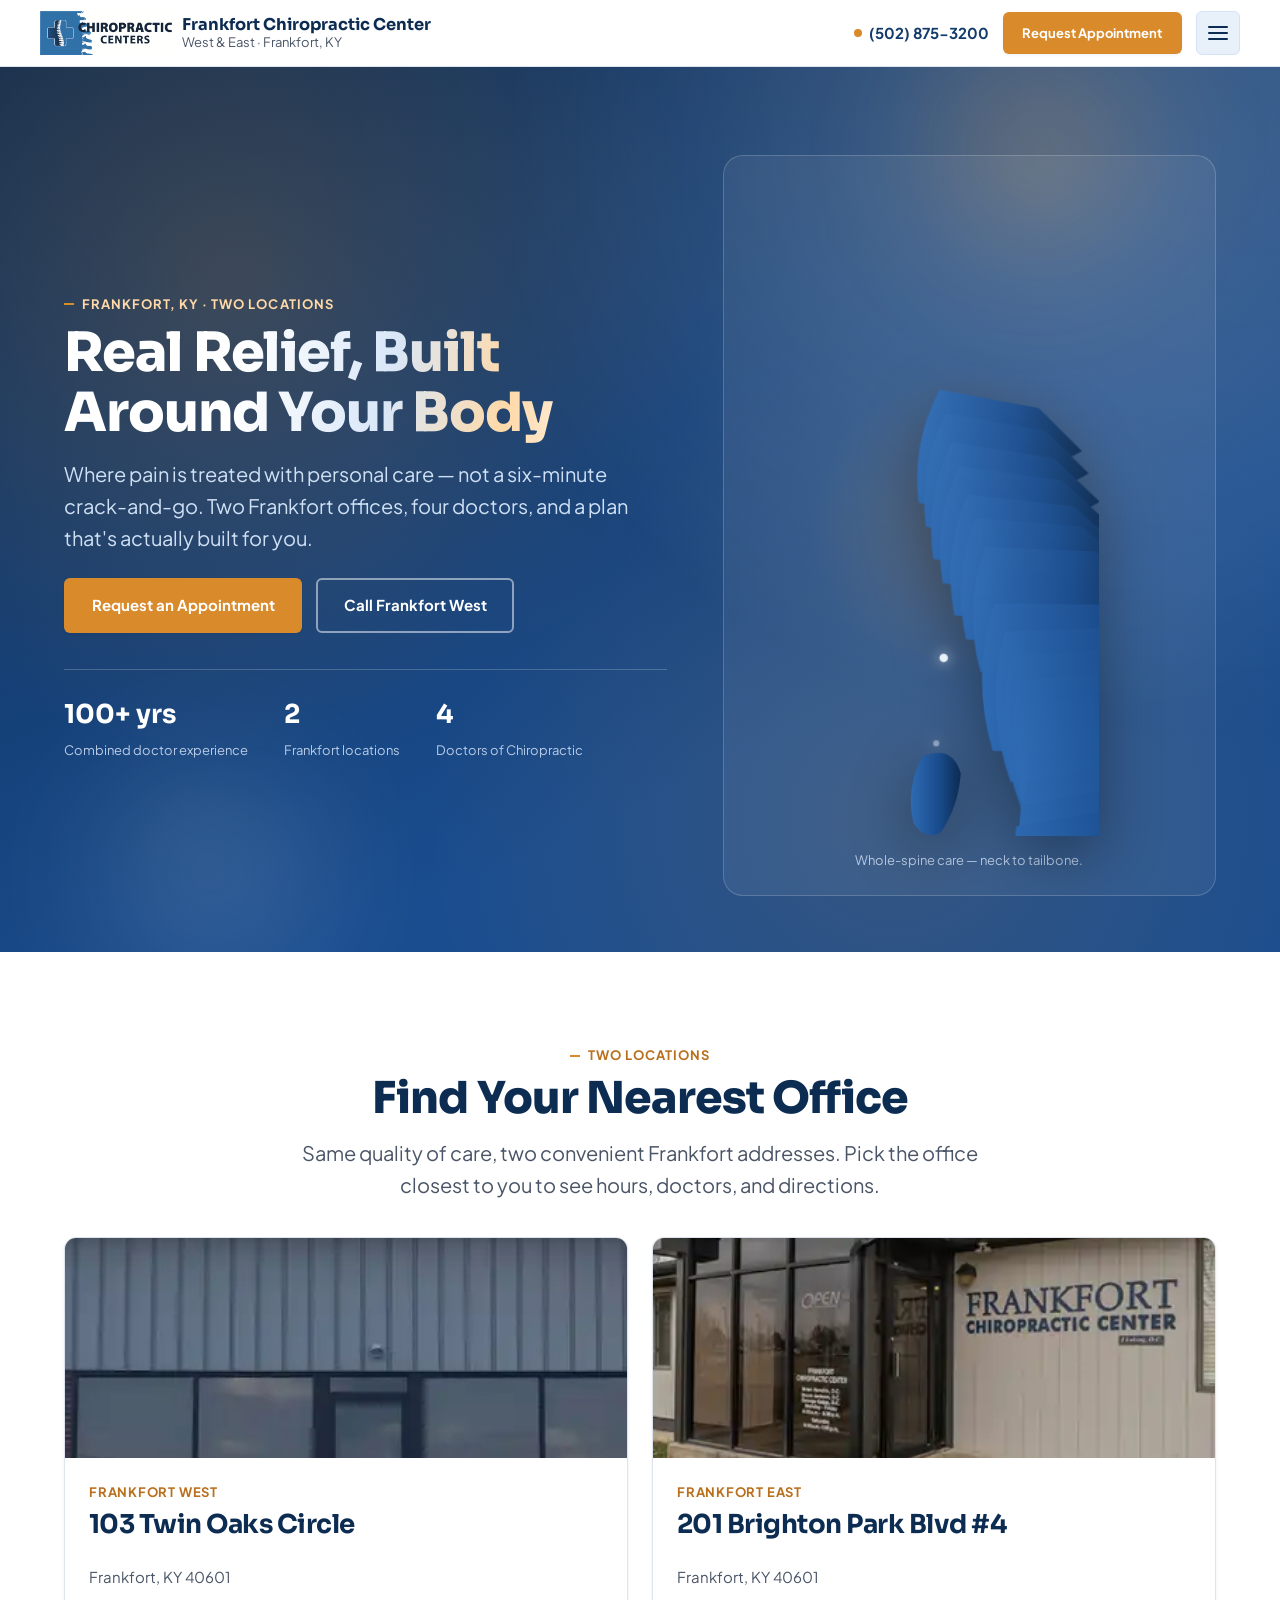
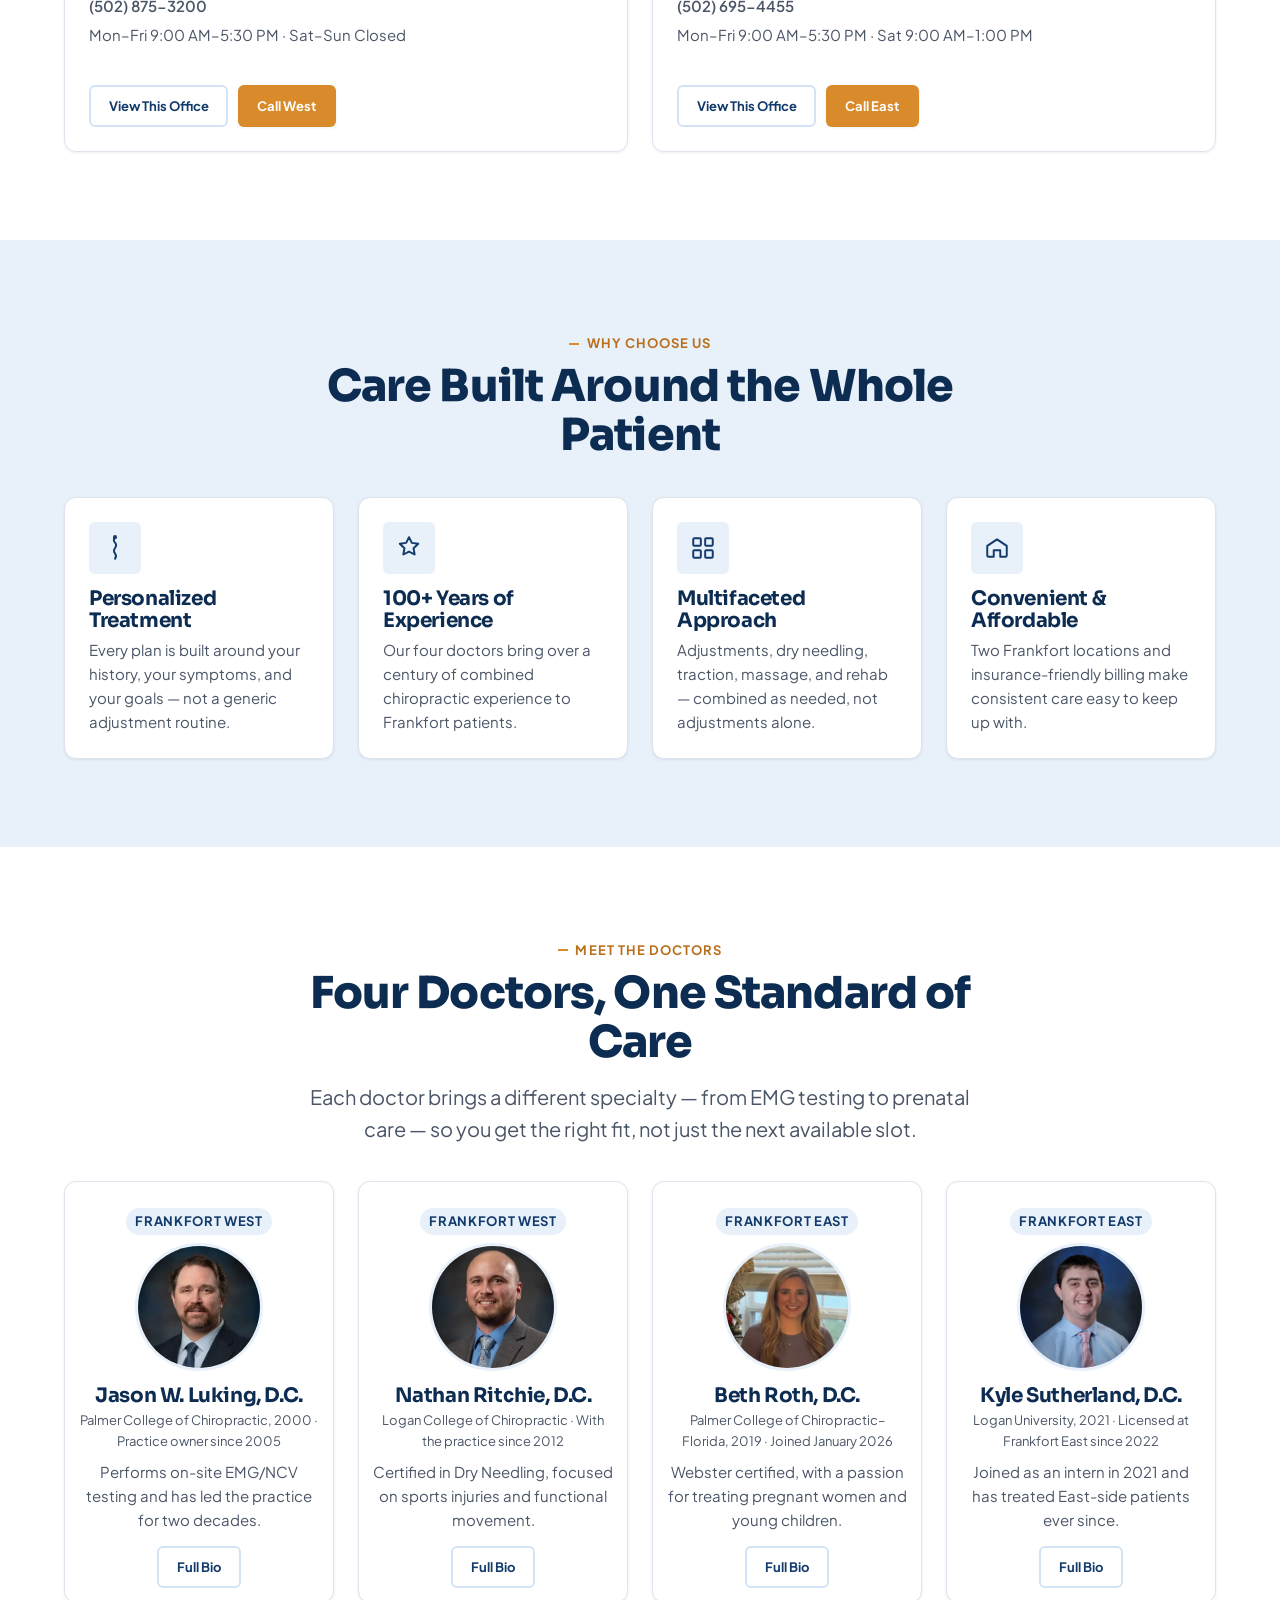
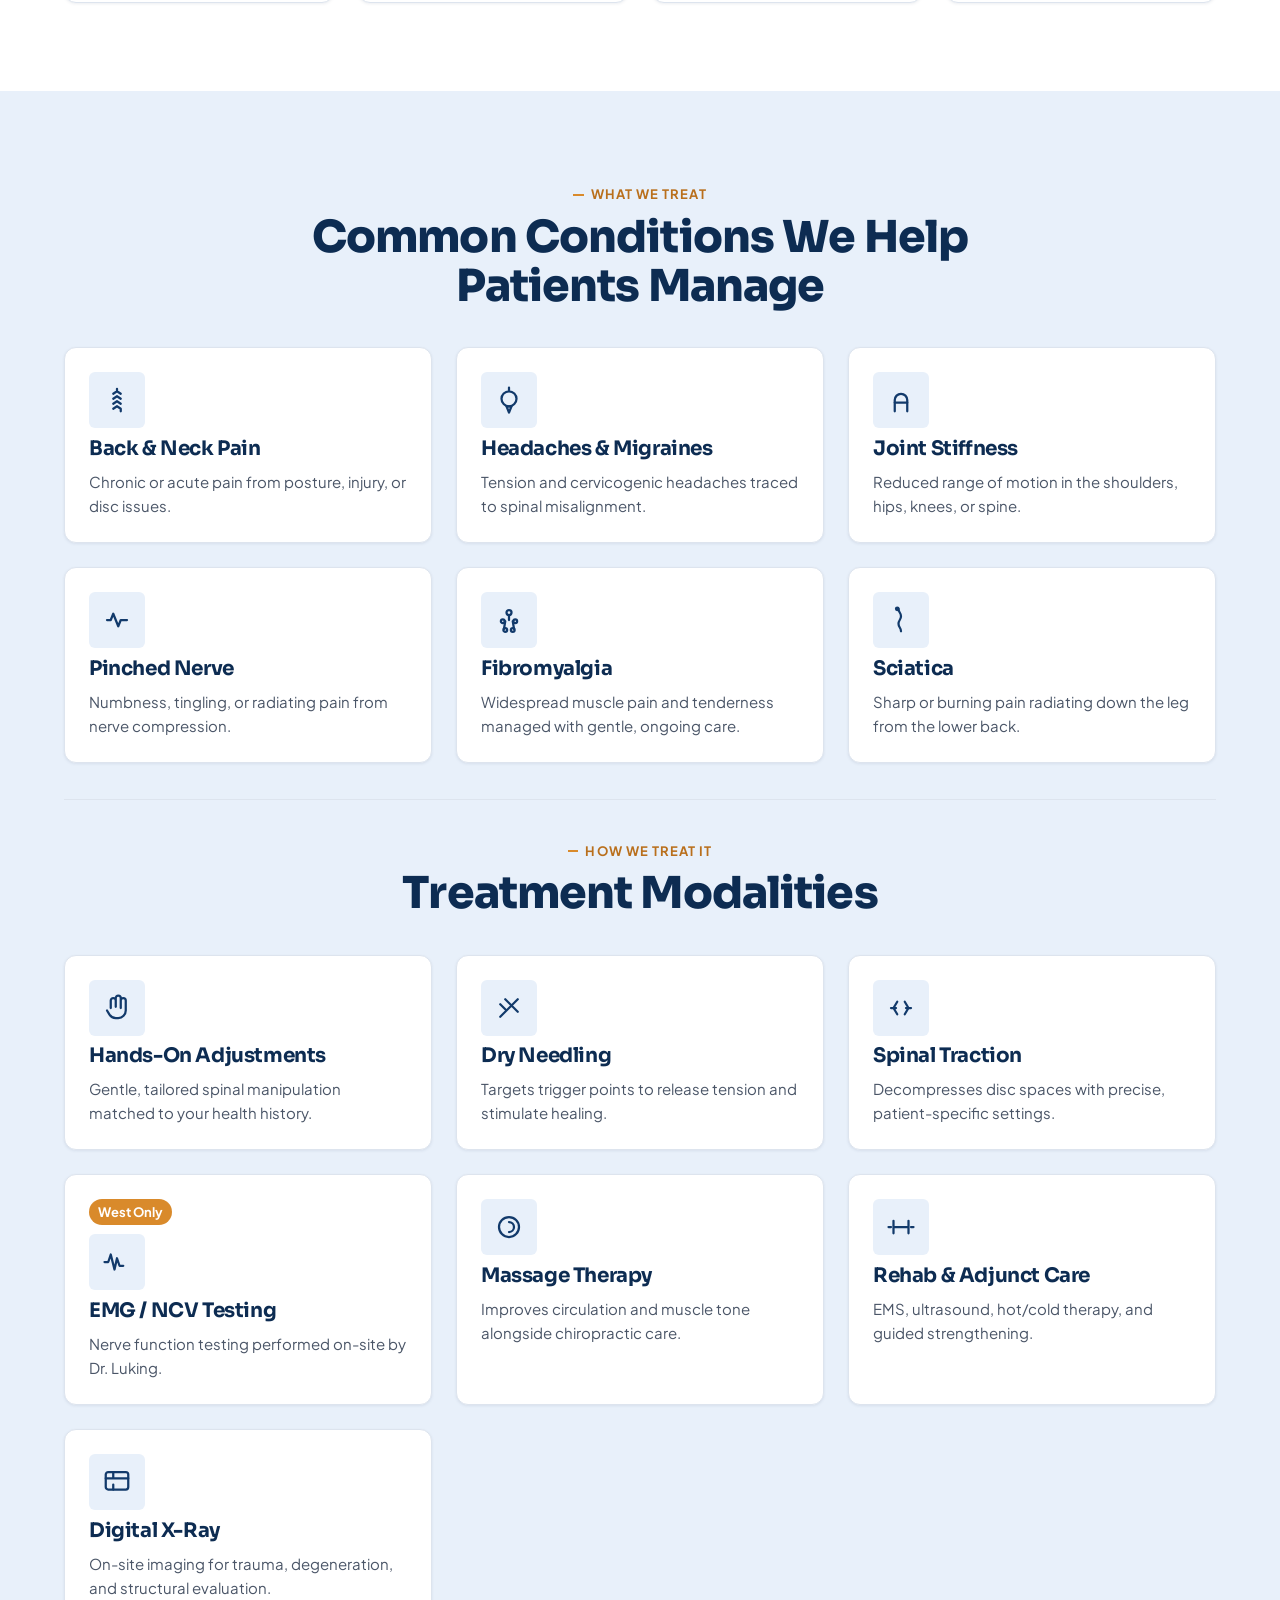
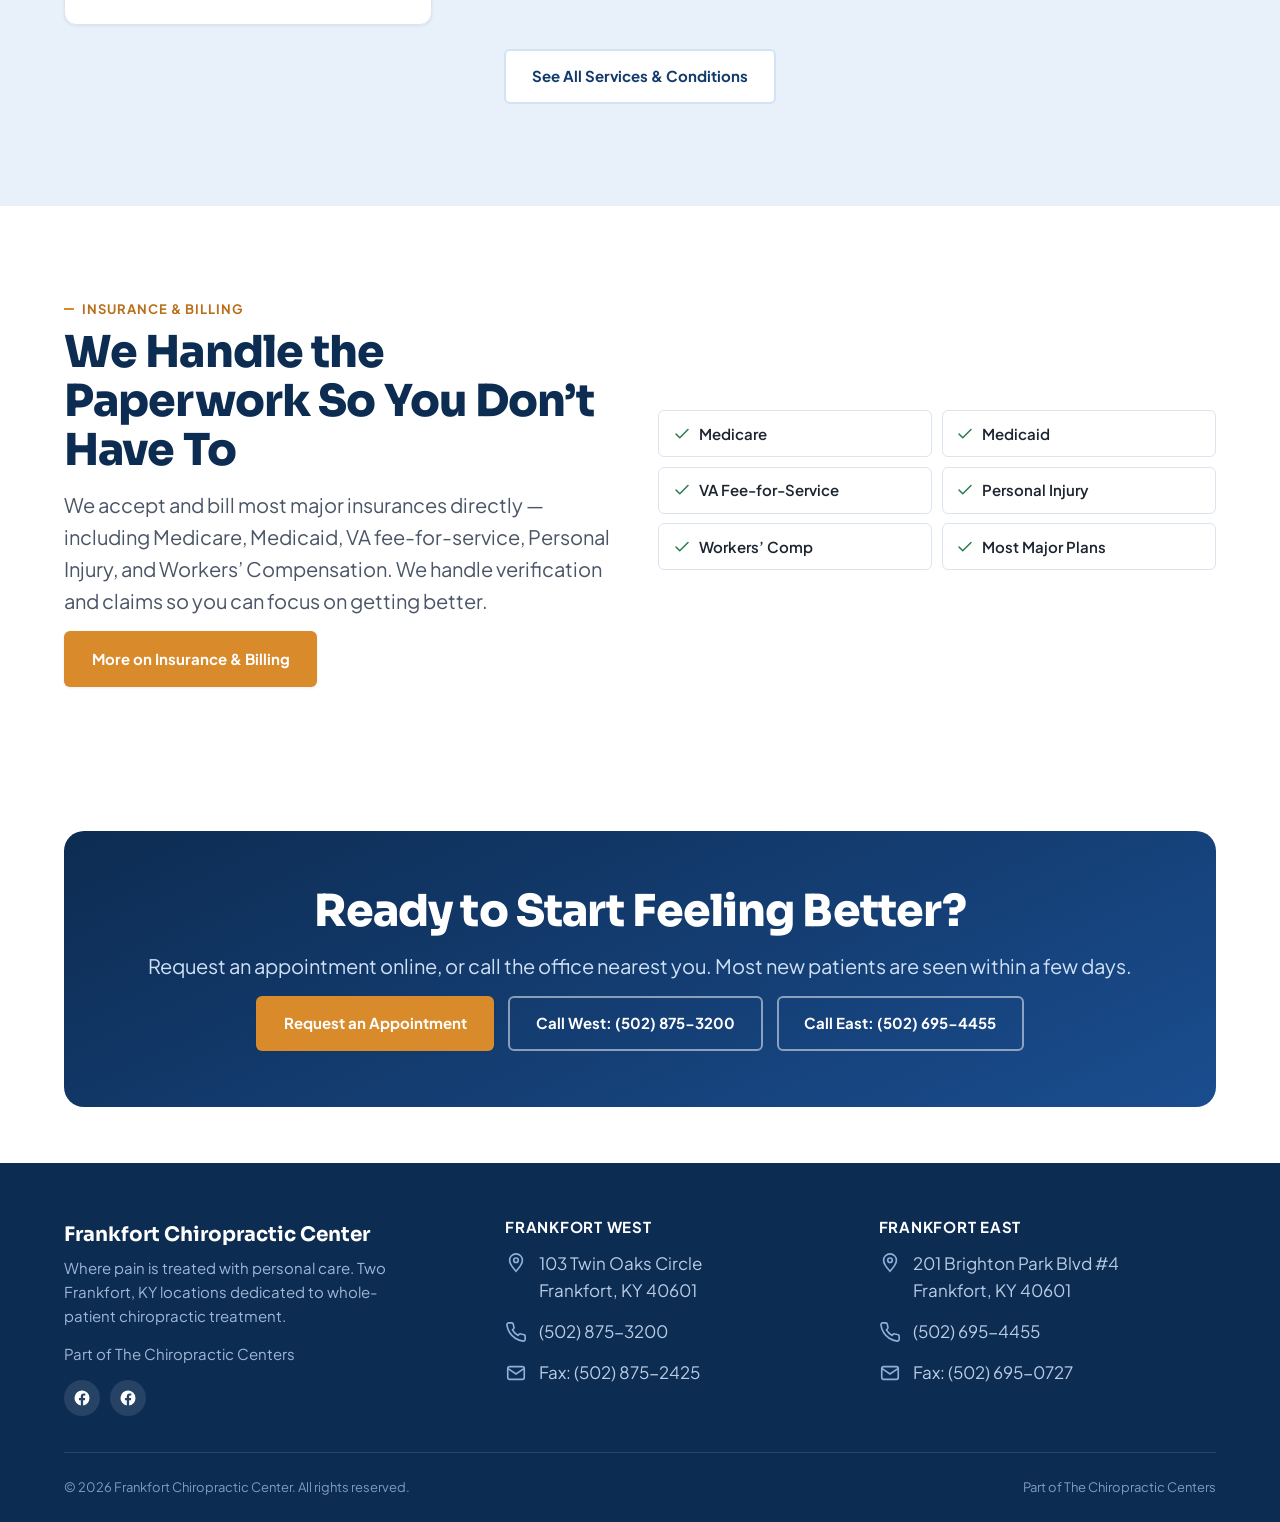
==== commit 0ed8e0a8: "Replace detailed spine with flat icon-style silhouette, mobile pass Hero spine now matches a clean f" ====
--- a/index.html
+++ b/index.html
@@ -70,116 +70,68 @@
         </div>
       </div>
       <div class="hero-art hero-art-spine">
-        <svg class="spine-illustration" viewBox="0 0 220 545" xmlns="http://www.w3.org/2000/svg" xmlns:xlink="http://www.w3.org/1999/xlink" role="img" aria-label="Animated detailed illustration of a human spine, lateral view, showing cervical, thoracic, lumbar and sacral regions">
+        <svg class="spine-illustration" viewBox="0 0 220 545" xmlns="http://www.w3.org/2000/svg" xmlns:xlink="http://www.w3.org/1999/xlink" role="img" aria-label="Animated icon-style illustration of a human spine, curving from neck to tailbone">
           <defs>
-            <filter id="spineGlow" x="-60%" y="-60%" width="220%" height="220%">
-              <feGaussianBlur stdDeviation="4" result="blur"/>
+            <filter id="spineGlow" x="-80%" y="-80%" width="260%" height="260%">
+              <feGaussianBlur stdDeviation="3" result="blur"/>
               <feMerge><feMergeNode in="blur"/><feMergeNode in="SourceGraphic"/></feMerge>
             </filter>
-            <symbol id="vertebra" viewBox="-16 -9 34 18">
-              <path class="vert-arch" d="M-2,-5 L-10,-3 L-10,3 L-2,5" fill="none"/>
-              <path class="vert-spinous" d="M-10,-3 L-16,-1 L-16,1 L-10,3 Z"/>
-              <line class="vert-tp" x1="-4" y1="-5" x2="-7" y2="-9"/>
-              <line class="vert-tp" x1="-4" y1="5" x2="-7" y2="9"/>
-              <ellipse class="vert-body" cx="6" cy="0" rx="9" ry="7"/>
+            <linearGradient id="spineGrad" x1="0%" y1="0%" x2="100%" y2="0%">
+              <stop offset="0%" stop-color="#2f6bb3"/>
+              <stop offset="55%" stop-color="#1a4d8f"/>
+              <stop offset="100%" stop-color="#0c2c52"/>
+            </linearGradient>
+            <symbol id="vertFlat" viewBox="-11 -9 26 18">
+              <path d="M-9,-8 Q-11.5,0 -9,8 L5,8 L12,3.2 L8,0 L12,-3.2 L5,-8 Z" fill="url(#spineGrad)"/>
             </symbol>
           </defs>
 
-          <path id="spinePath" class="spine-cord" fill="none" stroke-linecap="round"
+          <path id="spinePath" class="spine-guide" fill="none"
             d="M101.85,30 Q103.7,40 105.45,50 Q107.2,60 108.8,70 Q110.4,80 111.8,90 Q113.2,100 114.3,110 Q115.4,120 116.2,130 Q117.0,140 117.4,150 Q117.8,160 117.9,170 Q118.0,180 117.65,190 Q117.3,200 116.65,210 Q116.0,220 115.0,230 Q114.0,240 112.7,250 Q111.4,260 109.85,270 Q108.3,280 106.55,290 Q104.8,300 103.0,310 Q101.2,320 99.4,330 Q97.6,340 95.8,350 Q94.0,360 92.35,370 Q90.7,380 89.2,390 Q87.7,400 86.5,410 Q85.3,420 84.4,430 Q83.5,440 82.95,450 Q82.4,460 82.2,470 Q82.0,480 80,505 Q78,520 78,528"/>
 
-          <!-- region brackets -->
-          <g class="region-label">
-            <line x1="150" y1="22" x2="150" y2="138"/><line x1="146" y1="22" x2="150" y2="22"/><line x1="146" y1="138" x2="150" y2="138"/>
-            <text x="155" y="84">CERVICAL</text>
+          <!-- 24 vertebrae: C1-C7, T1-T12, L1-L5, flat icon style -->
+          <g class="vertebrae">
+            <use href="#vertFlat" xlink:href="#vertFlat" class="vert-flat" transform="translate(100.0,20) rotate(10.5) scale(0.72)" style="animation-delay:0s"/>
+            <use href="#vertFlat" xlink:href="#vertFlat" class="vert-flat" transform="translate(103.7,40) rotate(9.9) scale(0.72)" style="animation-delay:.05s"/>
+            <use href="#vertFlat" xlink:href="#vertFlat" class="vert-flat" transform="translate(107.2,60) rotate(9.1) scale(0.74)" style="animation-delay:.10s"/>
+            <use href="#vertFlat" xlink:href="#vertFlat" class="vert-flat" transform="translate(110.4,80) rotate(8.0) scale(0.74)" style="animation-delay:.15s"/>
+            <use href="#vertFlat" xlink:href="#vertFlat" class="vert-flat" transform="translate(113.2,100) rotate(6.3) scale(0.76)" style="animation-delay:.20s"/>
+            <use href="#vertFlat" xlink:href="#vertFlat" class="vert-flat" transform="translate(115.4,120) rotate(4.6) scale(0.76)" style="animation-delay:.25s"/>
+            <use href="#vertFlat" xlink:href="#vertFlat" class="vert-flat" transform="translate(117.0,140) rotate(2.3) scale(0.78)" style="animation-delay:.30s"/>
+            <use href="#vertFlat" xlink:href="#vertFlat" class="vert-flat" transform="translate(117.8,160) rotate(0.6) scale(0.92)" style="animation-delay:.35s"/>
+            <use href="#vertFlat" xlink:href="#vertFlat" class="vert-flat" transform="translate(118.0,180) rotate(-2.0) scale(0.94)" style="animation-delay:.40s"/>
+            <use href="#vertFlat" xlink:href="#vertFlat" class="vert-flat" transform="translate(117.3,200) rotate(-3.7) scale(0.95)" style="animation-delay:.45s"/>
+            <use href="#vertFlat" xlink:href="#vertFlat" class="vert-flat" transform="translate(116.0,220) rotate(-5.7) scale(0.96)" style="animation-delay:.50s"/>
+            <use href="#vertFlat" xlink:href="#vertFlat" class="vert-flat" transform="translate(114.0,240) rotate(-7.4) scale(0.97)" style="animation-delay:.55s"/>
+            <use href="#vertFlat" xlink:href="#vertFlat" class="vert-flat" transform="translate(111.4,260) rotate(-8.8) scale(0.98)" style="animation-delay:.60s"/>
+            <use href="#vertFlat" xlink:href="#vertFlat" class="vert-flat" transform="translate(108.3,280) rotate(-9.9) scale(0.99)" style="animation-delay:.65s"/>
+            <use href="#vertFlat" xlink:href="#vertFlat" class="vert-flat" transform="translate(104.8,300) rotate(-10.2) scale(1.00)" style="animation-delay:.70s"/>
+            <use href="#vertFlat" xlink:href="#vertFlat" class="vert-flat" transform="translate(101.2,320) rotate(-10.2) scale(1.00)" style="animation-delay:.75s"/>
+            <use href="#vertFlat" xlink:href="#vertFlat" class="vert-flat" transform="translate(97.6,340) rotate(-10.2) scale(0.99)" style="animation-delay:.80s"/>
+            <use href="#vertFlat" xlink:href="#vertFlat" class="vert-flat" transform="translate(94.0,360) rotate(-9.4) scale(0.98)" style="animation-delay:.85s"/>
+            <use href="#vertFlat" xlink:href="#vertFlat" class="vert-flat" transform="translate(90.7,380) rotate(-8.5) scale(0.97)" style="animation-delay:.90s"/>
+            <use href="#vertFlat" xlink:href="#vertFlat" class="vert-flat" transform="translate(87.7,400) rotate(-6.8) scale(1.18)" style="animation-delay:.95s"/>
+            <use href="#vertFlat" xlink:href="#vertFlat" class="vert-flat" transform="translate(85.3,420) rotate(-5.1) scale(1.22)" style="animation-delay:1.00s"/>
+            <use href="#vertFlat" xlink:href="#vertFlat" class="vert-flat" transform="translate(83.5,440) rotate(-2.6) scale(1.25)" style="animation-delay:1.05s"/>
+            <use href="#vertFlat" xlink:href="#vertFlat" class="vert-flat" transform="translate(82.4,460) rotate(-1.1) scale(1.28)" style="animation-delay:1.10s"/>
+            <use href="#vertFlat" xlink:href="#vertFlat" class="vert-flat" transform="translate(82.2,470) rotate(-1.1) scale(1.30)" style="animation-delay:1.15s"/>
           </g>
-          <g class="region-label">
-            <line x1="150" y1="158" x2="150" y2="382"/><line x1="146" y1="158" x2="150" y2="158"/><line x1="146" y1="382" x2="150" y2="382"/>
-            <text x="155" y="274">THORACIC</text>
-          </g>
-          <g class="region-label">
-            <line x1="150" y1="398" x2="150" y2="482"/><line x1="146" y1="398" x2="150" y2="398"/><line x1="146" y1="482" x2="150" y2="482"/>
-            <text x="155" y="444">LUMBAR</text>
-          </g>
-          <g class="region-label">
-            <line x1="150" y1="490" x2="150" y2="528"/><line x1="146" y1="490" x2="150" y2="490"/><line x1="146" y1="528" x2="150" y2="528"/>
-            <text x="155" y="512">SACRUM</text>
-          </g>
-
-          <!-- intervertebral discs (drawn first, sit behind vertebrae) -->
-          <g class="discs">
-            <ellipse class="disc" cx="101.85" cy="30" rx="6.5" ry="2.4" transform="rotate(10.5 101.85 30)"/>
-            <ellipse class="disc" cx="105.45" cy="50" rx="6.6" ry="2.4" transform="rotate(9.9 105.45 50)"/>
-            <ellipse class="disc" cx="108.8" cy="70" rx="6.7" ry="2.4" transform="rotate(9.1 108.8 70)"/>
-            <ellipse class="disc" cx="111.8" cy="90" rx="6.8" ry="2.5" transform="rotate(8.0 111.8 90)"/>
-            <ellipse class="disc" cx="114.3" cy="110" rx="6.9" ry="2.5" transform="rotate(6.3 114.3 110)"/>
-            <ellipse class="disc" cx="116.2" cy="130" rx="7.0" ry="2.5" transform="rotate(4.6 116.2 130)"/>
-            <ellipse class="disc" cx="117.4" cy="150" rx="8.2" ry="2.7" transform="rotate(2.3 117.4 150)"/>
-            <ellipse class="disc" cx="117.9" cy="170" rx="8.3" ry="2.7" transform="rotate(0.6 117.9 170)"/>
-            <ellipse class="disc" cx="117.65" cy="190" rx="8.4" ry="2.7" transform="rotate(-2.0 117.65 190)"/>
-            <ellipse class="disc" cx="116.65" cy="210" rx="8.5" ry="2.8" transform="rotate(-3.7 116.65 210)"/>
-            <ellipse class="disc" cx="115.0" cy="230" rx="8.6" ry="2.8" transform="rotate(-5.7 115.0 230)"/>
-            <ellipse class="disc" cx="112.7" cy="250" rx="8.7" ry="2.8" transform="rotate(-7.4 112.7 250)"/>
-            <ellipse class="disc" cx="109.85" cy="270" rx="8.8" ry="2.8" transform="rotate(-8.8 109.85 270)"/>
-            <ellipse class="disc" cx="106.55" cy="290" rx="8.8" ry="2.9" transform="rotate(-9.9 106.55 290)"/>
-            <ellipse class="disc" cx="103.0" cy="310" rx="8.9" ry="2.9" transform="rotate(-10.2 103.0 310)"/>
-            <ellipse class="disc" cx="99.4" cy="330" rx="8.9" ry="2.9" transform="rotate(-10.2 99.4 330)"/>
-            <ellipse class="disc" cx="95.8" cy="350" rx="8.8" ry="2.9" transform="rotate(-10.2 95.8 350)"/>
-            <ellipse class="disc" cx="92.35" cy="370" rx="8.8" ry="2.9" transform="rotate(-9.4 92.35 370)"/>
-            <ellipse class="disc" cx="89.2" cy="390" rx="9.8" ry="3.2" transform="rotate(-8.5 89.2 390)"/>
-            <ellipse class="disc" cx="86.5" cy="410" rx="10.0" ry="3.3" transform="rotate(-6.8 86.5 410)"/>
-            <ellipse class="disc" cx="84.4" cy="430" rx="10.2" ry="3.4" transform="rotate(-5.1 84.4 430)"/>
-            <ellipse class="disc" cx="82.95" cy="450" rx="10.4" ry="3.4" transform="rotate(-2.6 82.95 450)"/>
-            <ellipse class="disc" cx="82.2" cy="470" rx="10.5" ry="3.5" transform="rotate(-1.1 82.2 470)"/>
-          </g>
-
-          <!-- 24 vertebrae: C1-C7, T1-T12, L1-L5 -->
-          <g class="vertebrae">
-            <use href="#vertebra" xlink:href="#vertebra" class="vert" transform="translate(100.0,20) rotate(10.5) scale(0.72)" style="animation-delay:0s"/>
-            <use href="#vertebra" xlink:href="#vertebra" class="vert" transform="translate(103.7,40) rotate(9.9) scale(0.72)" style="animation-delay:.07s"/>
-            <use href="#vertebra" xlink:href="#vertebra" class="vert" transform="translate(107.2,60) rotate(9.1) scale(0.74)" style="animation-delay:.14s"/>
-            <use href="#vertebra" xlink:href="#vertebra" class="vert" transform="translate(110.4,80) rotate(8.0) scale(0.74)" style="animation-delay:.21s"/>
-            <use href="#vertebra" xlink:href="#vertebra" class="vert" transform="translate(113.2,100) rotate(6.3) scale(0.76)" style="animation-delay:.28s"/>
-            <use href="#vertebra" xlink:href="#vertebra" class="vert" transform="translate(115.4,120) rotate(4.6) scale(0.76)" style="animation-delay:.35s"/>
-            <use href="#vertebra" xlink:href="#vertebra" class="vert" transform="translate(117.0,140) rotate(2.3) scale(0.78)" style="animation-delay:.42s"/>
-            <use href="#vertebra" xlink:href="#vertebra" class="vert vert-thoracic" transform="translate(117.8,160) rotate(0.6) scale(0.92)" style="animation-delay:.49s"/>
-            <use href="#vertebra" xlink:href="#vertebra" class="vert vert-thoracic" transform="translate(118.0,180) rotate(-2.0) scale(0.94)" style="animation-delay:.56s"/>
-            <use href="#vertebra" xlink:href="#vertebra" class="vert vert-thoracic" transform="translate(117.3,200) rotate(-3.7) scale(0.95)" style="animation-delay:.63s"/>
-            <use href="#vertebra" xlink:href="#vertebra" class="vert vert-thoracic" transform="translate(116.0,220) rotate(-5.7) scale(0.96)" style="animation-delay:.70s"/>
-            <use href="#vertebra" xlink:href="#vertebra" class="vert vert-thoracic" transform="translate(114.0,240) rotate(-7.4) scale(0.97)" style="animation-delay:.77s"/>
-            <use href="#vertebra" xlink:href="#vertebra" class="vert vert-thoracic" transform="translate(111.4,260) rotate(-8.8) scale(0.98)" style="animation-delay:.84s"/>
-            <use href="#vertebra" xlink:href="#vertebra" class="vert vert-thoracic" transform="translate(108.3,280) rotate(-9.9) scale(0.99)" style="animation-delay:.91s"/>
-            <use href="#vertebra" xlink:href="#vertebra" class="vert vert-thoracic" transform="translate(104.8,300) rotate(-10.2) scale(1.00)" style="animation-delay:.98s"/>
-            <use href="#vertebra" xlink:href="#vertebra" class="vert vert-thoracic" transform="translate(101.2,320) rotate(-10.2) scale(1.00)" style="animation-delay:1.05s"/>
-            <use href="#vertebra" xlink:href="#vertebra" class="vert vert-thoracic" transform="translate(97.6,340) rotate(-10.2) scale(0.99)" style="animation-delay:1.12s"/>
-            <use href="#vertebra" xlink:href="#vertebra" class="vert vert-thoracic" transform="translate(94.0,360) rotate(-9.4) scale(0.98)" style="animation-delay:1.19s"/>
-            <use href="#vertebra" xlink:href="#vertebra" class="vert vert-thoracic" transform="translate(90.7,380) rotate(-8.5) scale(0.97)" style="animation-delay:1.26s"/>
-            <use href="#vertebra" xlink:href="#vertebra" class="vert vert-lumbar" transform="translate(87.7,400) rotate(-6.8) scale(1.18)" style="animation-delay:1.33s"/>
-            <use href="#vertebra" xlink:href="#vertebra" class="vert vert-lumbar" transform="translate(85.3,420) rotate(-5.1) scale(1.22)" style="animation-delay:1.40s"/>
-            <use href="#vertebra" xlink:href="#vertebra" class="vert vert-lumbar" transform="translate(83.5,440) rotate(-2.6) scale(1.25)" style="animation-delay:1.47s"/>
-            <use href="#vertebra" xlink:href="#vertebra" class="vert vert-lumbar" transform="translate(82.4,460) rotate(-1.1) scale(1.28)" style="animation-delay:1.54s"/>
-            <use href="#vertebra" xlink:href="#vertebra" class="vert vert-lumbar" transform="translate(82.2,470) rotate(-1.1) scale(1.30)" style="animation-delay:1.61s"/>
-          </g>
-
-          <!-- fused sacrum + coccyx -->
-          <path class="sacrum" d="M72,478 Q92,472 95,490 Q94,512 84,535 Q76,540 70,528 Q66,505 72,478 Z"/>
-
-          <!-- lumbar nerve roots (sciatica) -->
-          <path class="nerve-branch" d="M84.4,430 C66,444 50,465 40,495" fill="none" stroke-linecap="round"/>
-          <path class="nerve-branch" d="M82.4,460 C62,472 46,492 36,520" fill="none" stroke-linecap="round" style="animation-delay:.6s"/>
-
-          <circle class="nerve-pulse" r="4.5" filter="url(#spineGlow)">
-            <animateMotion dur="3.6s" repeatCount="indefinite" rotate="auto">
+
+          <!-- fused sacrum + coccyx, flat fan shape -->
+          <path class="sacrum-flat" d="M70,478 Q96,467 103,492 Q101,520 86,542 Q73,549 63,534 Q56,506 70,478 Z" fill="url(#spineGrad)"/>
+
+          <circle class="nerve-pulse" r="3.6" filter="url(#spineGlow)">
+            <animateMotion dur="3.8s" repeatCount="indefinite" rotate="auto">
               <mpath href="#spinePath" xlink:href="#spinePath"/>
             </animateMotion>
           </circle>
-          <circle class="nerve-pulse nerve-pulse-trail" r="3.2" filter="url(#spineGlow)">
-            <animateMotion dur="3.6s" repeatCount="indefinite" begin="-0.55s" rotate="auto">
+          <circle class="nerve-pulse nerve-pulse-trail" r="2.6" filter="url(#spineGlow)">
+            <animateMotion dur="3.8s" repeatCount="indefinite" begin="-0.55s" rotate="auto">
               <mpath href="#spinePath" xlink:href="#spinePath"/>
             </animateMotion>
           </circle>
         </svg>
-        <p class="spine-caption">A detailed look at the spine we treat &mdash; cervical to sacrum.</p>
+        <p class="spine-caption">Whole-spine care &mdash; neck to tailbone.</p>
       </div>
     </div>
   </section>
--- a/assets/css/style.css
+++ b/assets/css/style.css
@@ -60,7 +60,7 @@
 
 /* ---------------------------------- Reset --------------------------------- */
 *, *::before, *::after { box-sizing: border-box; }
-html { scroll-behavior: smooth; }
+html { scroll-behavior: smooth; -webkit-text-size-adjust: 100%; }
 body {
   margin: 0;
   font-family: var(--font-body);
@@ -69,6 +69,8 @@
   color: var(--ink);
   background: var(--paper);
   -webkit-font-smoothing: antialiased;
+  overflow-x: hidden;
+  -webkit-tap-highlight-color: transparent;
 }
 img { max-width: 100%; display: block; }
 a { color: var(--brand-blue-dark); text-decoration: none; }
@@ -368,66 +370,23 @@
   height: auto;
   filter: drop-shadow(0 18px 30px rgba(0,0,0,0.35));
 }
-.spine-cord {
-  stroke: rgba(207, 224, 245, 0.3);
-  stroke-width: 1.4;
-  stroke-dasharray: 720;
-  stroke-dashoffset: 720;
-  animation: spine-draw 2.2s cubic-bezier(.16,1,.3,1) forwards 0.2s;
-}
-
-/* Vertebra parts (inside the <symbol>, styled via CSS so every <use> inherits) */
-.vert-body { fill: #eef4fc; stroke: rgba(217,138,43,0.6); stroke-width: 1; }
-.vert-arch { stroke: rgba(217,138,43,0.6); stroke-width: 1.5; stroke-linecap: round; stroke-linejoin: round; }
-.vert-spinous { fill: #dbe7f7; stroke: rgba(217,138,43,0.6); stroke-width: 1; }
-.vert-tp { stroke: rgba(217,138,43,0.6); stroke-width: 1.4; stroke-linecap: round; }
-
-.vert {
+.spine-guide { stroke: none; opacity: 0; }
+
+.vert-flat {
   opacity: 0;
-  animation: vert-appear 0.5s ease-out forwards, vert-glow 3.4s ease-in-out 0.6s infinite;
-}
-.vert-thoracic .vert-body { fill: #e6eefb; }
-.vert-lumbar .vert-body { fill: #dde9fa; }
-.vert-lumbar .vert-spinous { fill: #cfdff3; }
-
-.discs .disc {
-  fill: rgba(180, 200, 225, 0.4);
-  stroke: rgba(180, 200, 225, 0.55);
-  stroke-width: 0.6;
-}
-
-.sacrum {
-  fill: #cfdff3;
-  stroke: rgba(217,138,43,0.6);
-  stroke-width: 1.1;
+  animation: vert-pop 0.5s ease-out forwards;
+}
+
+.sacrum-flat {
   opacity: 0;
-  animation: vert-appear 0.5s ease-out 1.6s forwards;
-}
-
-.region-label line { stroke: rgba(185, 204, 230, 0.55); stroke-width: 1; }
-.region-label text {
-  fill: #b9cce6;
-  font-family: var(--font-body);
-  font-size: 7.5px;
-  font-weight: 700;
-  letter-spacing: 0.06em;
-  writing-mode: vertical-rl;
-  text-orientation: mixed;
-  text-anchor: middle;
-}
-
-.nerve-branch {
-  stroke: rgba(217,138,43,0.55);
-  stroke-width: 1.6;
-  stroke-dasharray: 3 4;
-  opacity: 0.6;
-  animation: nerve-flicker 2.6s ease-in-out infinite;
-}
+  animation: vert-pop 0.5s ease-out 1.2s forwards;
+}
+
 .nerve-pulse {
-  fill: var(--accent);
-  filter: drop-shadow(0 0 6px rgba(217,138,43,0.9));
-}
-.nerve-pulse-trail { fill: rgba(217,138,43,0.45); }
+  fill: #eaf2fc;
+  filter: drop-shadow(0 0 6px rgba(255,255,255,0.85));
+}
+.nerve-pulse-trail { fill: rgba(234,242,252,0.45); }
 .spine-caption {
   margin: var(--sp-2) 0 0;
   text-align: center;
@@ -443,20 +402,9 @@
   0%, 100% { transform: translateY(0); }
   50% { transform: translateY(-10px); }
 }
-@keyframes spine-draw {
-  to { stroke-dashoffset: 0; }
-}
-@keyframes vert-appear {
+@keyframes vert-pop {
   from { opacity: 0; }
   to { opacity: 1; }
-}
-@keyframes vert-glow {
-  0%, 100% { filter: none; }
-  50% { filter: drop-shadow(0 0 3px rgba(217,138,43,0.65)); }
-}
-@keyframes nerve-flicker {
-  0%, 100% { opacity: 0.35; }
-  50% { opacity: 0.85; }
 }
 
 /* Page hero (interior pages, no big gradient illustration) */
@@ -667,12 +615,13 @@
 .form-field select,
 .form-field textarea {
   font: inherit;
-  font-size: var(--fs-sm);
-  padding: 0.7rem 0.85rem;
+  font-size: 16px;
+  padding: 0.8rem 0.85rem;
   border: 1px solid var(--border);
   border-radius: var(--radius-sm);
   background: #fff;
   color: var(--ink);
+  width: 100%;
 }
 .form-field input:focus,
 .form-field select:focus,
@@ -901,4 +850,35 @@
   .footer-grid { grid-template-columns: 1fr; }
   .cta-band { padding: var(--sp-4) var(--sp-3); }
   section { padding: var(--sp-5) 0; }
-}
+  .hero { padding: var(--sp-5) 0 var(--sp-4); }
+  .hero-cta-row { flex-direction: column; align-items: stretch; }
+  .hero-cta-row .btn { width: 100%; justify-content: center; }
+  .hero-stats { flex-wrap: wrap; gap: var(--sp-3); }
+  .cta-row { flex-direction: column; align-items: stretch; }
+  .cta-row .btn { width: 100%; justify-content: center; }
+  .insurance-list { grid-template-columns: 1fr; }
+  .footer-bottom { flex-direction: column; align-items: flex-start; }
+  .map-embed iframe { height: 240px; }
+}
+
+@media (max-width: 480px) {
+  :root {
+    --fs-3xl: 1.95rem;
+    --fs-2xl: 1.65rem;
+    --fs-xl: 1.4rem;
+    --sp-3: 1.15rem;
+    --sp-4: 1.6rem;
+  }
+  .container { padding: 0 var(--sp-2); }
+  .brand-text span { display: none; }
+  .brand img { height: 36px; }
+  .header-inner { padding: 0.55rem 0; gap: 0.5rem; }
+  .header-actions { gap: 0.5rem; }
+  .btn-sm { padding: 0.5rem 0.8rem; font-size: 0.78rem; }
+  .nav-toggle { width: 40px; height: 40px; }
+  section { padding: var(--sp-4) 0; }
+  .cta-band { padding: var(--sp-3); }
+  .doctor-bio .doctor-photo { width: 140px; height: 140px; }
+  .value-grid { grid-template-columns: 1fr 1fr; }
+  .spine-illustration { max-width: 180px; }
+}
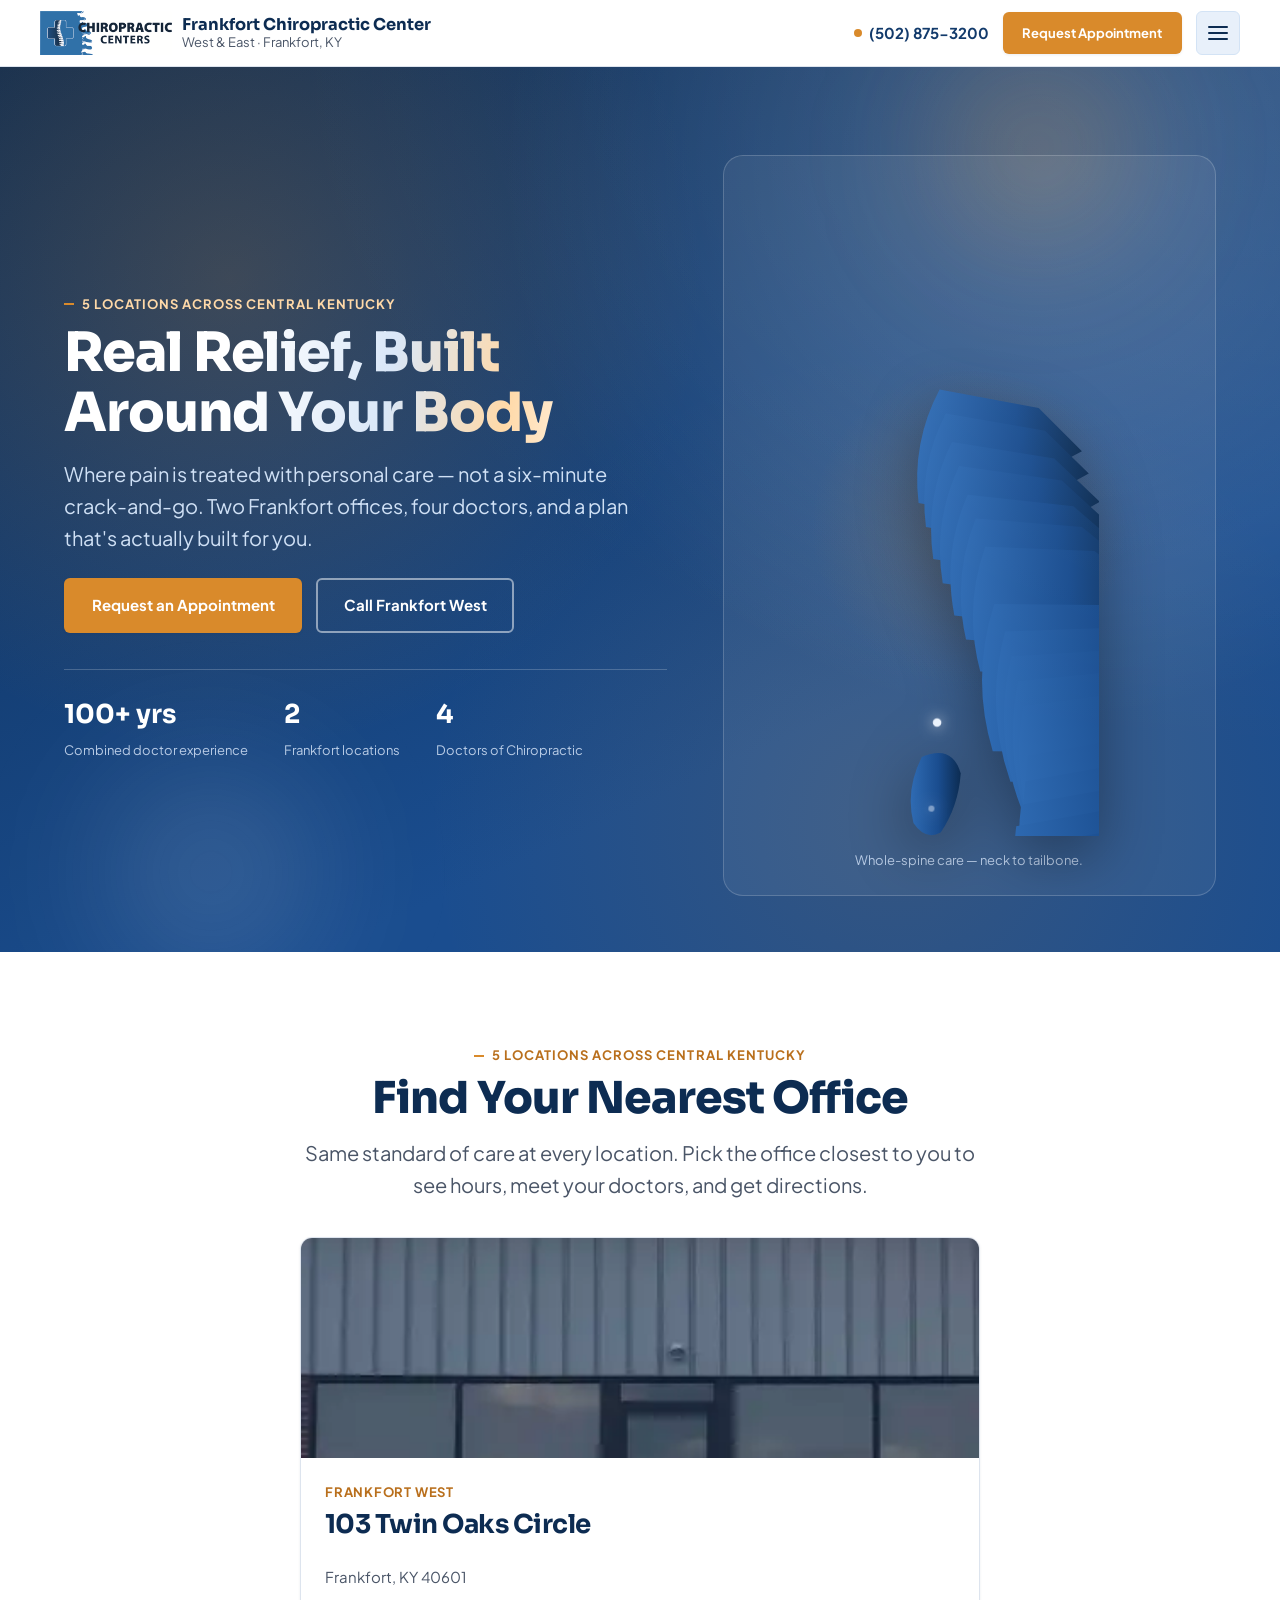
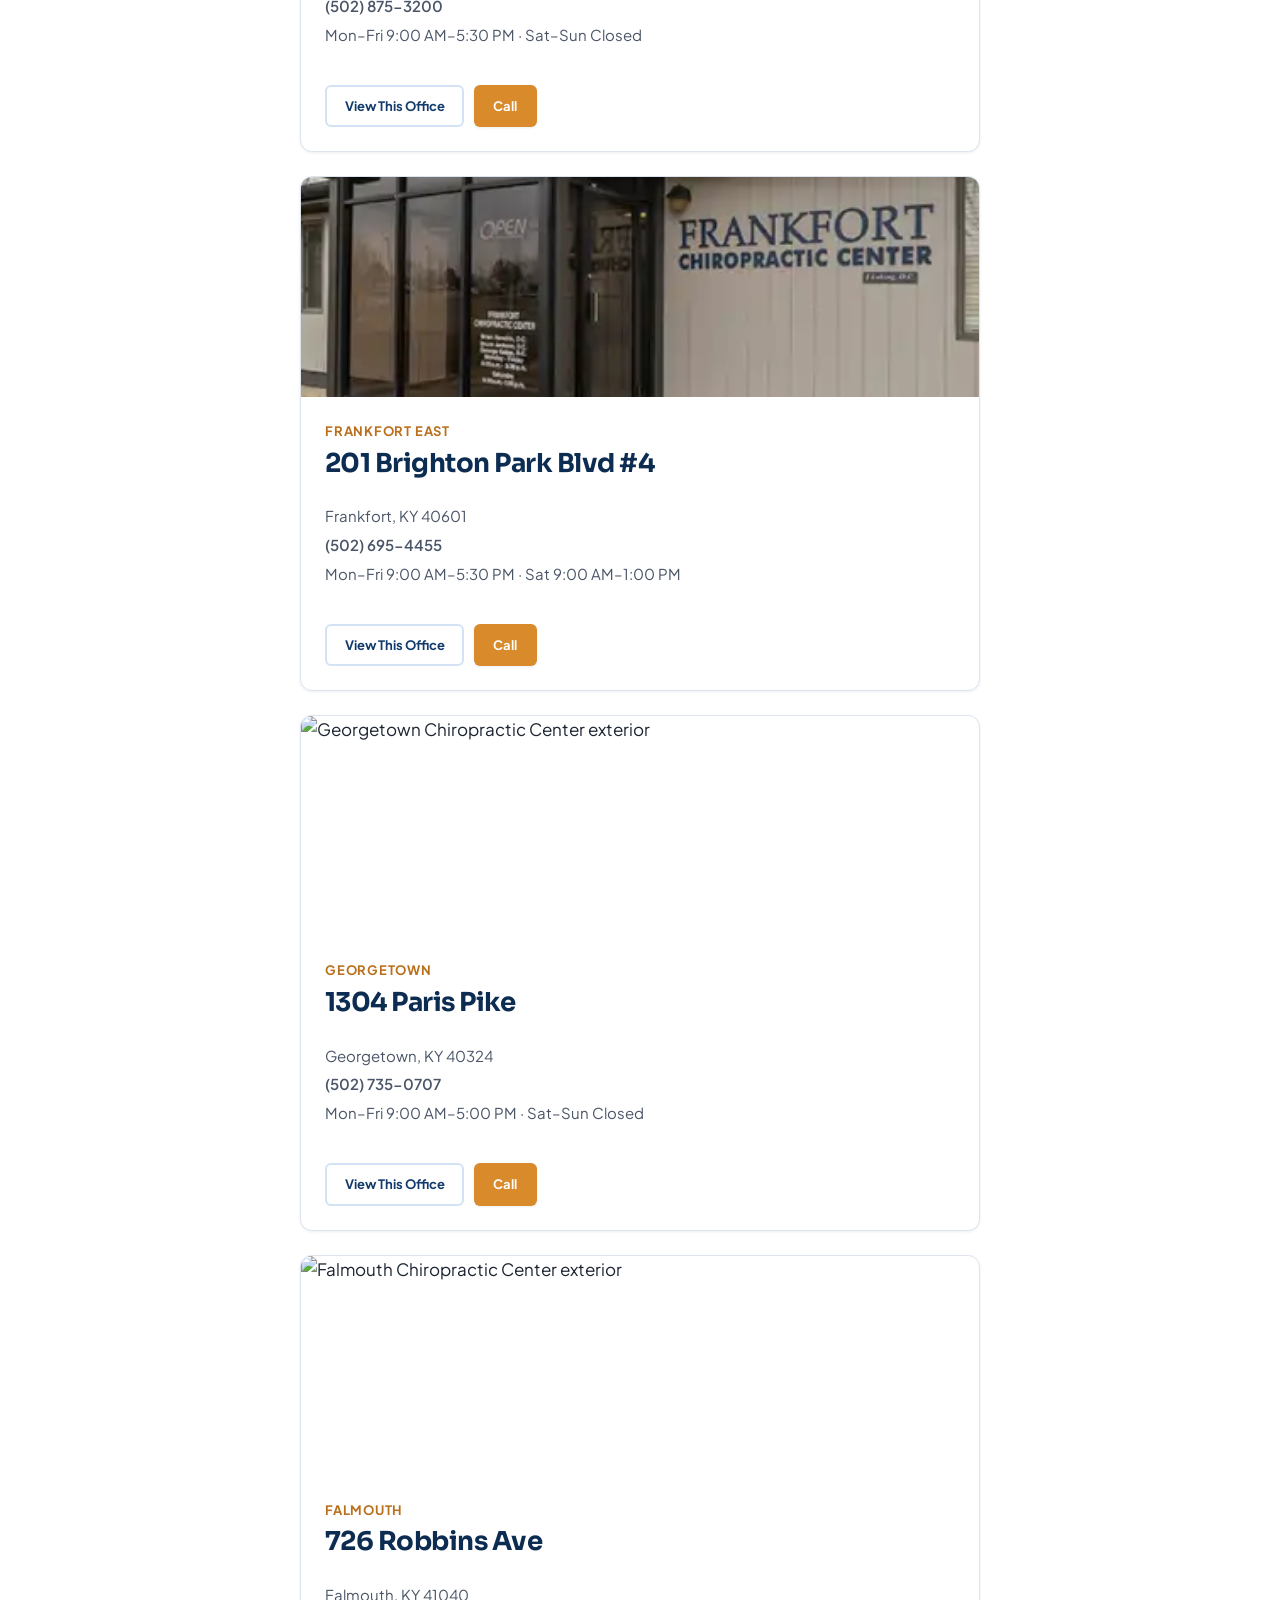
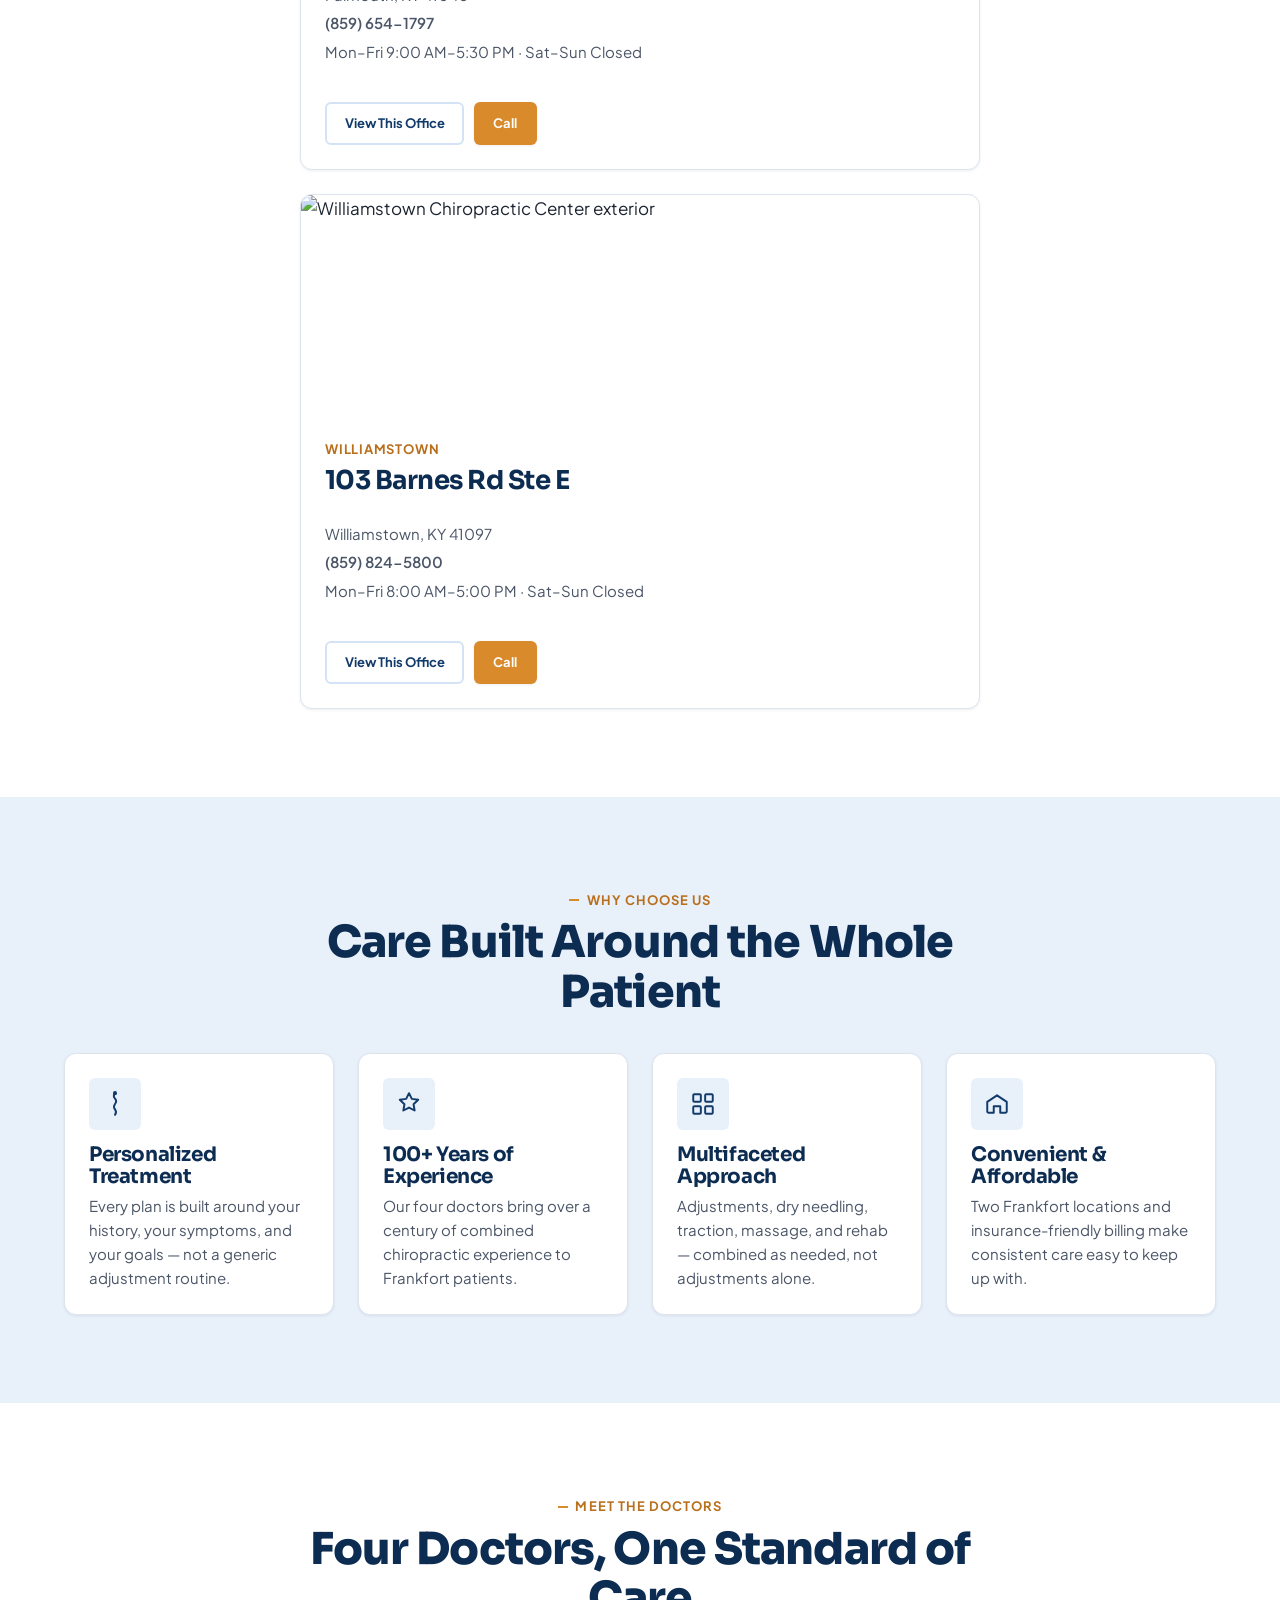
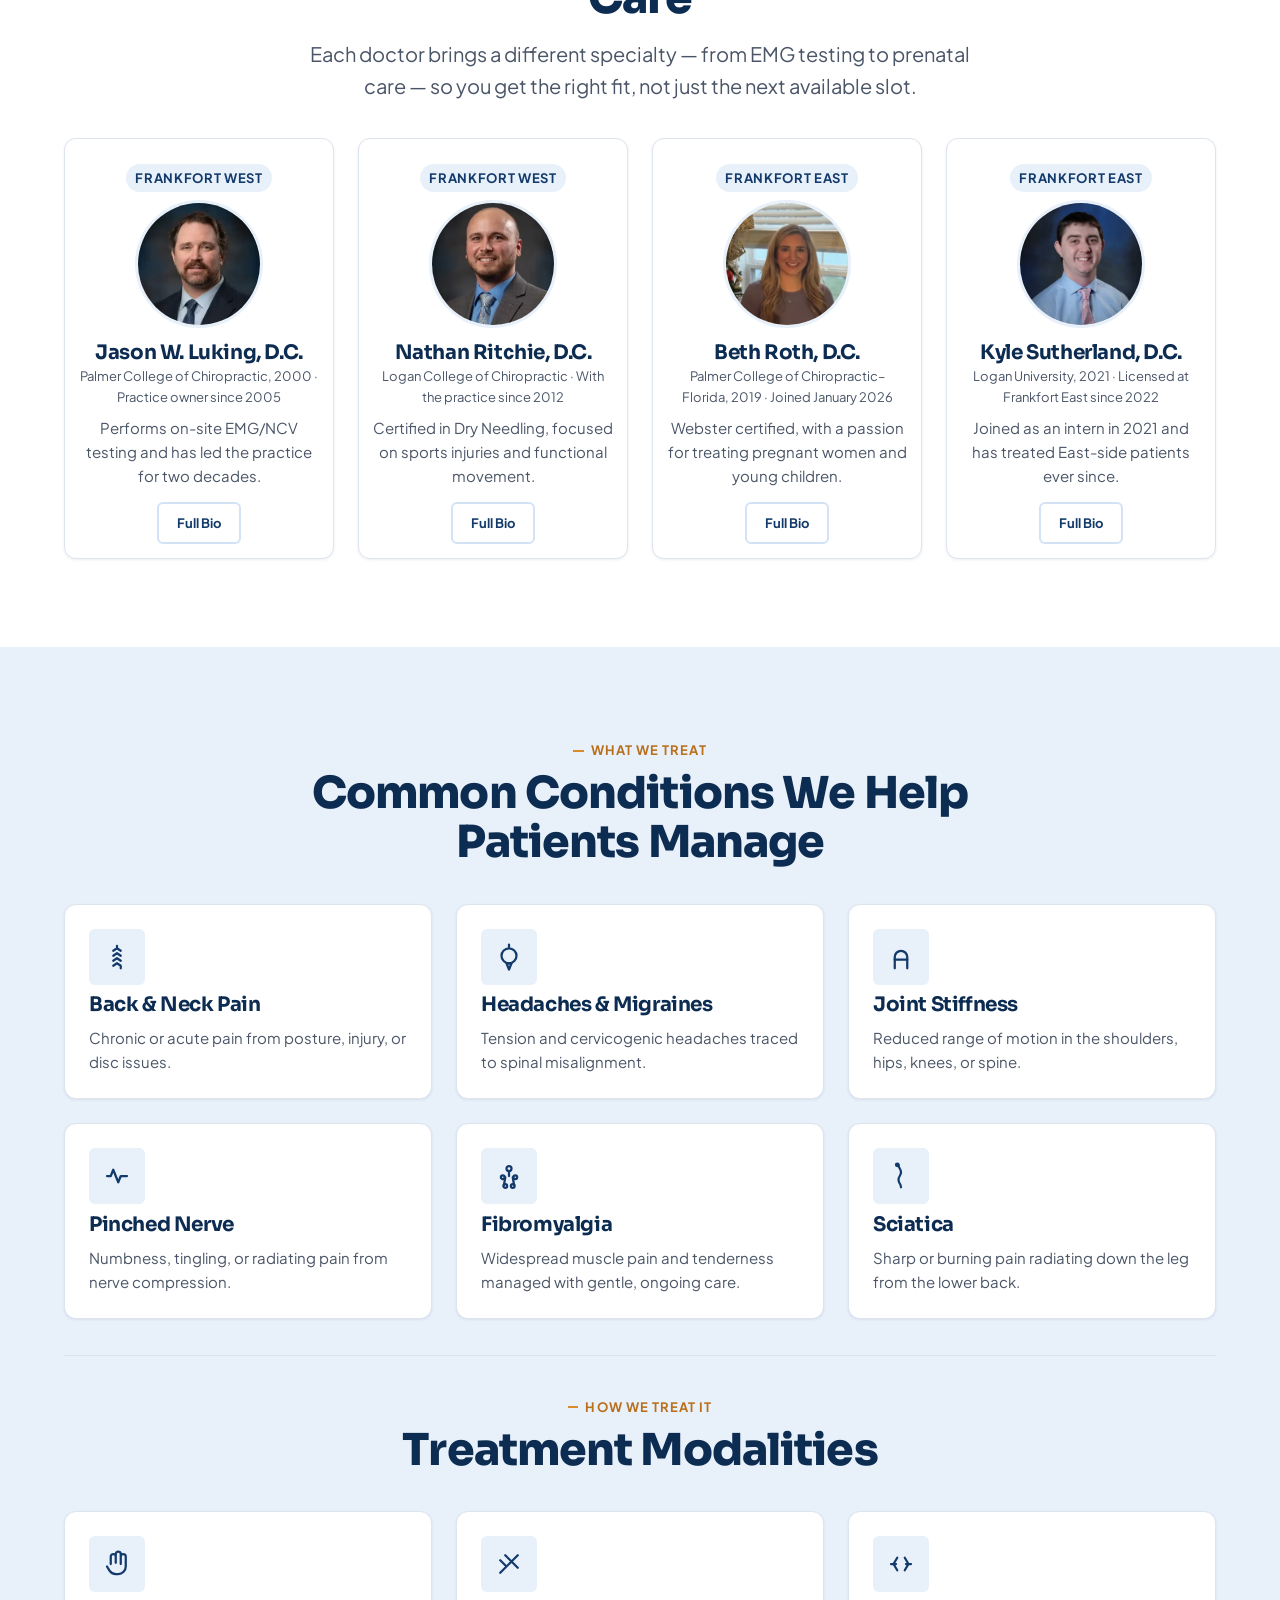
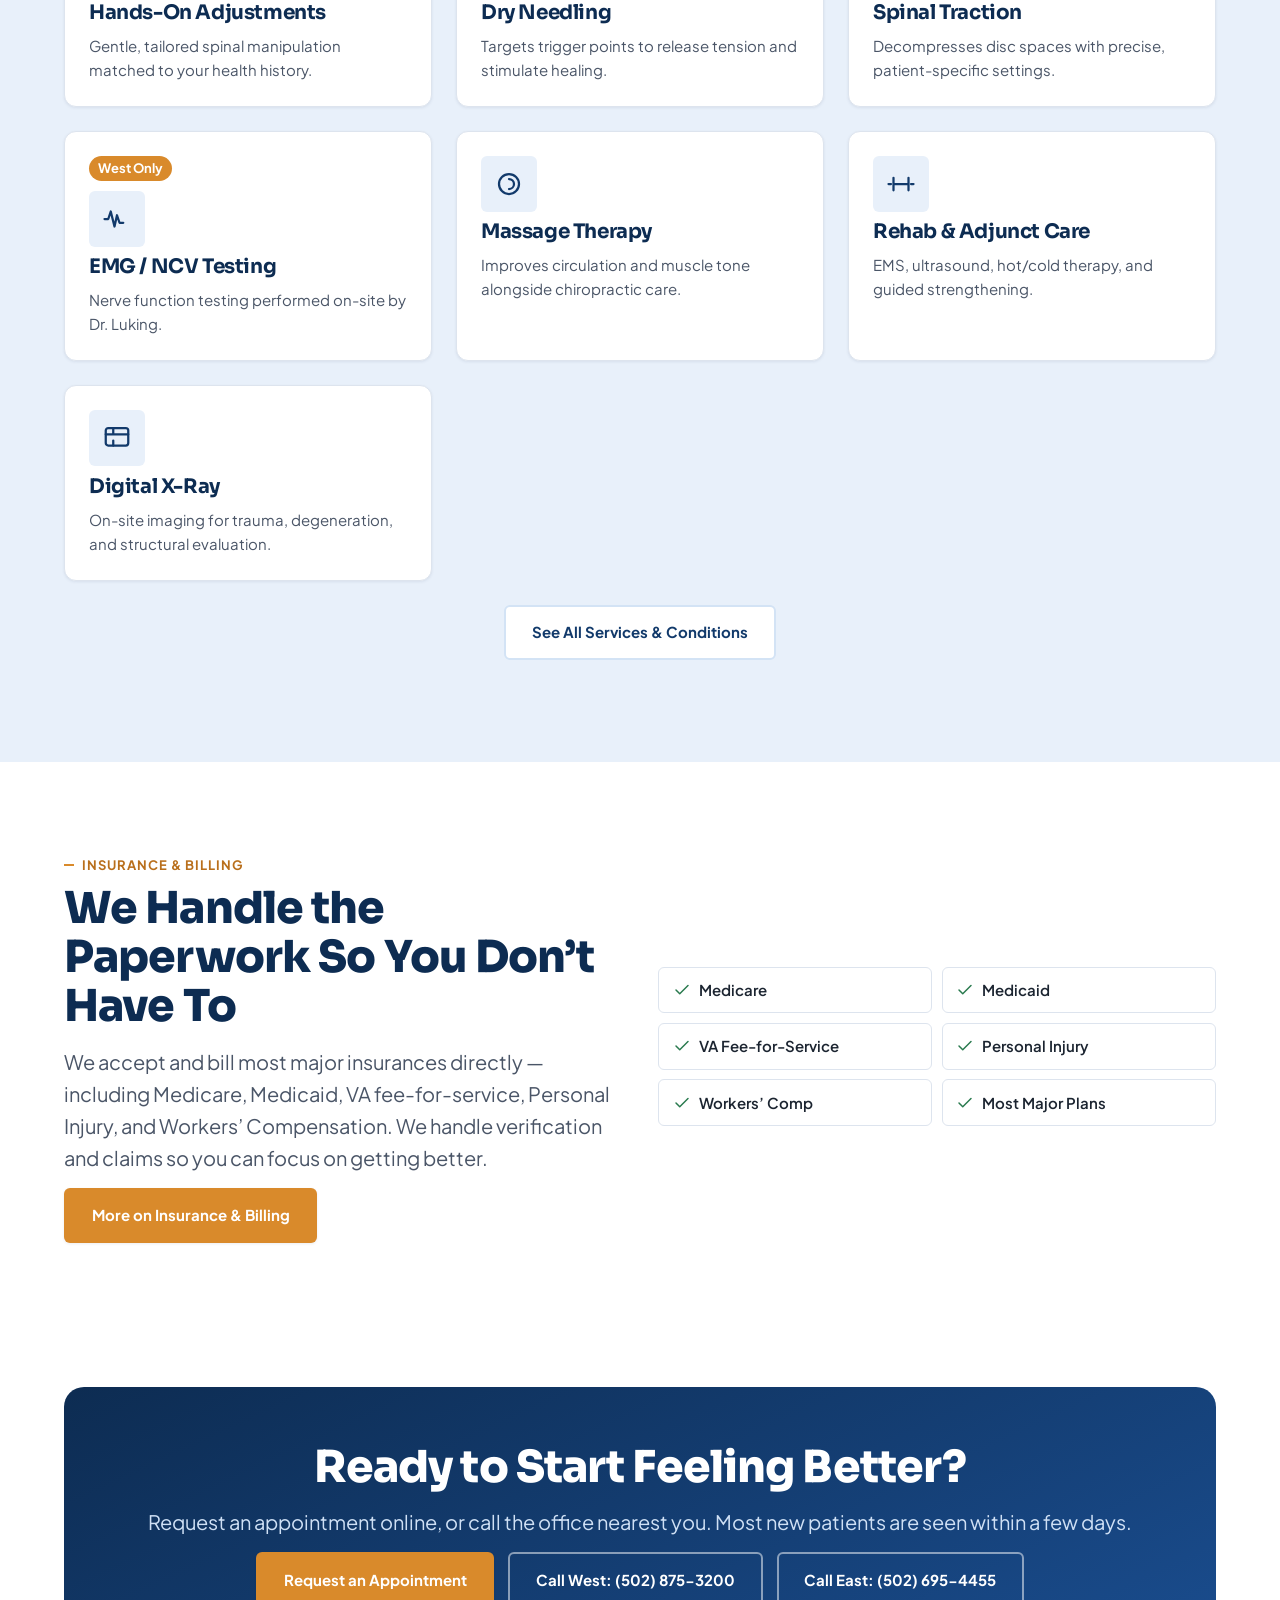
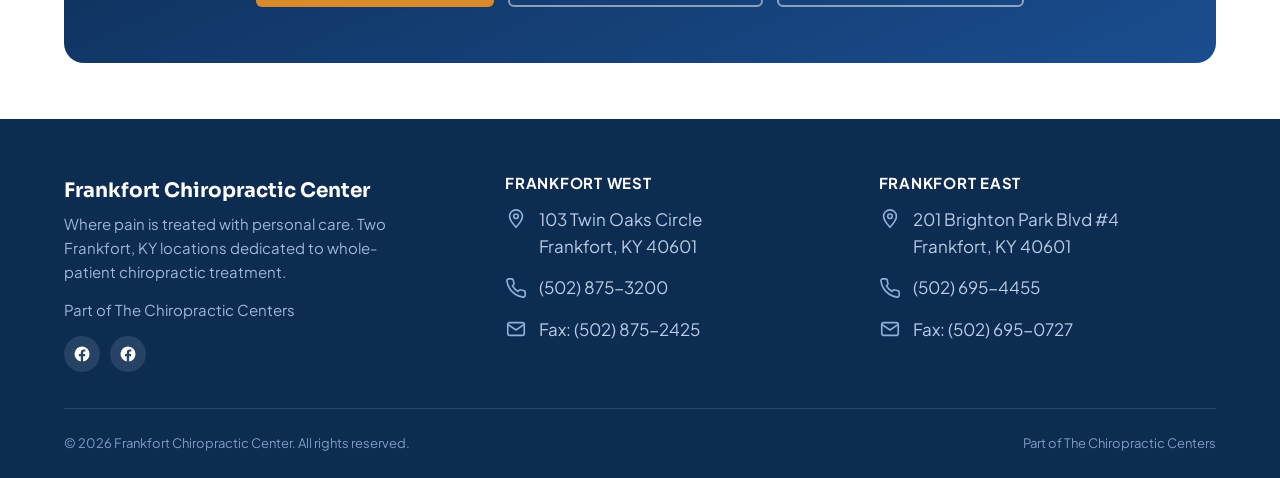
==== commit a1bbeb6f: "All 5 locations on homepage + single-column stacked layout Homepage: show all 5 location cards in 1-" ====
--- a/index.html
+++ b/index.html
@@ -56,7 +56,7 @@
     <span class="blob-2" aria-hidden="true"></span>
     <div class="container hero-grid">
       <div>
-        <span class="eyebrow" style="color:#ffd9a8;">Frankfort, KY &middot; Two Locations</span>
+        <span class="eyebrow" style="color:#ffd9a8;">5 Locations Across Central Kentucky</span>
         <h1>Real Relief, Built Around Your Body</h1>
         <p class="lede">Where pain is treated with personal care &mdash; not a six-minute crack-and-go. Two Frankfort offices, four doctors, and a plan that's actually built for you.</p>
         <div class="hero-cta-row">
@@ -140,11 +140,11 @@
   <section>
     <div class="container">
       <div class="section-head center">
-        <span class="eyebrow">Two Locations</span>
+        <span class="eyebrow">5 Locations Across Central Kentucky</span>
         <h2>Find Your Nearest Office</h2>
-        <p class="lede">Same quality of care, two convenient Frankfort addresses. Pick the office closest to you to see hours, doctors, and directions.</p>
-      </div>
-      <div class="location-grid">
+        <p class="lede">Same standard of care at every location. Pick the office closest to you to see hours, meet your doctors, and get directions.</p>
+      </div>
+      <div class="location-grid" style="grid-template-columns: 1fr; max-width: 680px; margin: 0 auto;">
         <article class="card location-card">
           <img src="assets/img/locations/west.webp" alt="Frankfort Chiropractic Center West exterior" loading="lazy">
           <div class="location-card-body">
@@ -158,7 +158,7 @@
           </div>
           <div class="location-card-footer">
             <a class="btn btn-secondary btn-sm" href="locations/west.html">View This Office</a>
-            <a class="btn btn-primary btn-sm" href="tel:+15028753200">Call West</a>
+            <a class="btn btn-primary btn-sm" href="tel:+15028753200">Call</a>
           </div>
         </article>
         <article class="card location-card">
@@ -174,7 +174,55 @@
           </div>
           <div class="location-card-footer">
             <a class="btn btn-secondary btn-sm" href="locations/east.html">View This Office</a>
-            <a class="btn btn-primary btn-sm" href="tel:+15026954455">Call East</a>
+            <a class="btn btn-primary btn-sm" href="tel:+15026954455">Call</a>
+          </div>
+        </article>
+        <article class="card location-card">
+          <img src="assets/img/locations/georgetown.webp" alt="Georgetown Chiropractic Center exterior" loading="lazy">
+          <div class="location-card-body">
+            <span class="location-tag">Georgetown</span>
+            <h3>1304 Paris Pike</h3>
+            <div class="location-meta">
+              <span>Georgetown, KY 40324</span>
+              <a href="tel:+15027350707">(502) 735-0707</a>
+              <span>Mon&ndash;Fri 9:00 AM&ndash;5:00 PM &middot; Sat&ndash;Sun Closed</span>
+            </div>
+          </div>
+          <div class="location-card-footer">
+            <a class="btn btn-secondary btn-sm" href="locations/georgetown.html">View This Office</a>
+            <a class="btn btn-primary btn-sm" href="tel:+15027350707">Call</a>
+          </div>
+        </article>
+        <article class="card location-card">
+          <img src="assets/img/locations/falmouth.webp" alt="Falmouth Chiropractic Center exterior" loading="lazy">
+          <div class="location-card-body">
+            <span class="location-tag">Falmouth</span>
+            <h3>726 Robbins Ave</h3>
+            <div class="location-meta">
+              <span>Falmouth, KY 41040</span>
+              <a href="tel:+18596541797">(859) 654-1797</a>
+              <span>Mon&ndash;Fri 9:00 AM&ndash;5:30 PM &middot; Sat&ndash;Sun Closed</span>
+            </div>
+          </div>
+          <div class="location-card-footer">
+            <a class="btn btn-secondary btn-sm" href="locations/falmouth.html">View This Office</a>
+            <a class="btn btn-primary btn-sm" href="tel:+18596541797">Call</a>
+          </div>
+        </article>
+        <article class="card location-card">
+          <img src="assets/img/locations/williamstown.webp" alt="Williamstown Chiropractic Center exterior" loading="lazy">
+          <div class="location-card-body">
+            <span class="location-tag">Williamstown</span>
+            <h3>103 Barnes Rd Ste E</h3>
+            <div class="location-meta">
+              <span>Williamstown, KY 41097</span>
+              <a href="tel:+18598245800">(859) 824-5800</a>
+              <span>Mon&ndash;Fri 8:00 AM&ndash;5:00 PM &middot; Sat&ndash;Sun Closed</span>
+            </div>
+          </div>
+          <div class="location-card-footer">
+            <a class="btn btn-secondary btn-sm" href="locations/williamstown.html">View This Office</a>
+            <a class="btn btn-primary btn-sm" href="tel:+18598245800">Call</a>
           </div>
         </article>
       </div>
--- a/assets/css/style.css
+++ b/assets/css/style.css
@@ -839,46 +839,59 @@
 
 @media (max-width: 760px) {
   :root {
-    --fs-3xl: 2.4rem;
-    --fs-2xl: 1.9rem;
-    --fs-xl: 1.6rem;
+    --fs-3xl: 2.2rem;
+    --fs-2xl: 1.8rem;
+    --fs-xl: 1.5rem;
   }
-  .header-phone span.phone-text { display: none; }
+  /* Header: logo + hamburger only — CTA and phone live in the drawer */
+  .header-actions .btn-sm { display: none; }
+  .header-inner .header-phone { display: none; }
+  .brand-text { display: none; }
+  .brand img { height: 40px; }
+
+  /* Hero: hide illustration so hero is a tight text+CTA block */
+  .hero-art { display: none; }
+  .hero { padding: var(--sp-4) 0; }
+  .hero h1 { max-width: 100%; }
+  .hero .lede { font-size: var(--fs-base); }
+  .hero-cta-row { flex-direction: column; align-items: stretch; margin-top: var(--sp-2); }
+  .hero-cta-row .btn { width: 100%; justify-content: center; text-align: center; }
+  .hero-stats { gap: var(--sp-2); margin-top: var(--sp-3); padding-top: var(--sp-2); }
+  .hero-stat strong { font-size: var(--fs-md); }
+
+  /* Sections */
+  section { padding: var(--sp-4) 0; }
   .value-grid, .doctor-grid, .tile-grid, .location-grid, .form-grid { grid-template-columns: 1fr; }
   .doctor-bio { grid-template-columns: 1fr; text-align: center; }
   .doctor-bio .doctor-photo { margin: 0 auto; }
   .footer-grid { grid-template-columns: 1fr; }
-  .cta-band { padding: var(--sp-4) var(--sp-3); }
-  section { padding: var(--sp-5) 0; }
-  .hero { padding: var(--sp-5) 0 var(--sp-4); }
-  .hero-cta-row { flex-direction: column; align-items: stretch; }
-  .hero-cta-row .btn { width: 100%; justify-content: center; }
-  .hero-stats { flex-wrap: wrap; gap: var(--sp-3); }
+  .cta-band { padding: var(--sp-3); }
   .cta-row { flex-direction: column; align-items: stretch; }
   .cta-row .btn { width: 100%; justify-content: center; }
   .insurance-list { grid-template-columns: 1fr; }
   .footer-bottom { flex-direction: column; align-items: flex-start; }
-  .map-embed iframe { height: 240px; }
+  .map-embed iframe { height: 220px; }
+  .section-head { margin-bottom: var(--sp-3); }
 }
 
 @media (max-width: 480px) {
   :root {
-    --fs-3xl: 1.95rem;
-    --fs-2xl: 1.65rem;
-    --fs-xl: 1.4rem;
-    --sp-3: 1.15rem;
-    --sp-4: 1.6rem;
+    --fs-3xl: 1.85rem;
+    --fs-2xl: 1.55rem;
+    --fs-xl: 1.3rem;
+    --sp-3: 1rem;
+    --sp-4: 1.5rem;
   }
-  .container { padding: 0 var(--sp-2); }
-  .brand-text span { display: none; }
-  .brand img { height: 36px; }
-  .header-inner { padding: 0.55rem 0; gap: 0.5rem; }
+  .container { padding: 0 1rem; }
+  .brand-text { display: none; }
+  .brand img { height: 38px; }
+  .header-inner { padding: 0.6rem 0; }
   .header-actions { gap: 0.5rem; }
-  .btn-sm { padding: 0.5rem 0.8rem; font-size: 0.78rem; }
   .nav-toggle { width: 40px; height: 40px; }
-  section { padding: var(--sp-4) 0; }
-  .cta-band { padding: var(--sp-3); }
-  .doctor-bio .doctor-photo { width: 140px; height: 140px; }
+  section { padding: var(--sp-3) 0; }
   .value-grid { grid-template-columns: 1fr 1fr; }
-  .spine-illustration { max-width: 180px; }
-}
+  .location-card img { height: 160px; }
+  .cta-band { border-radius: var(--radius-md); }
+  .doctor-bio .doctor-photo { width: 120px; height: 120px; }
+  .map-embed iframe { height: 200px; }
+}
